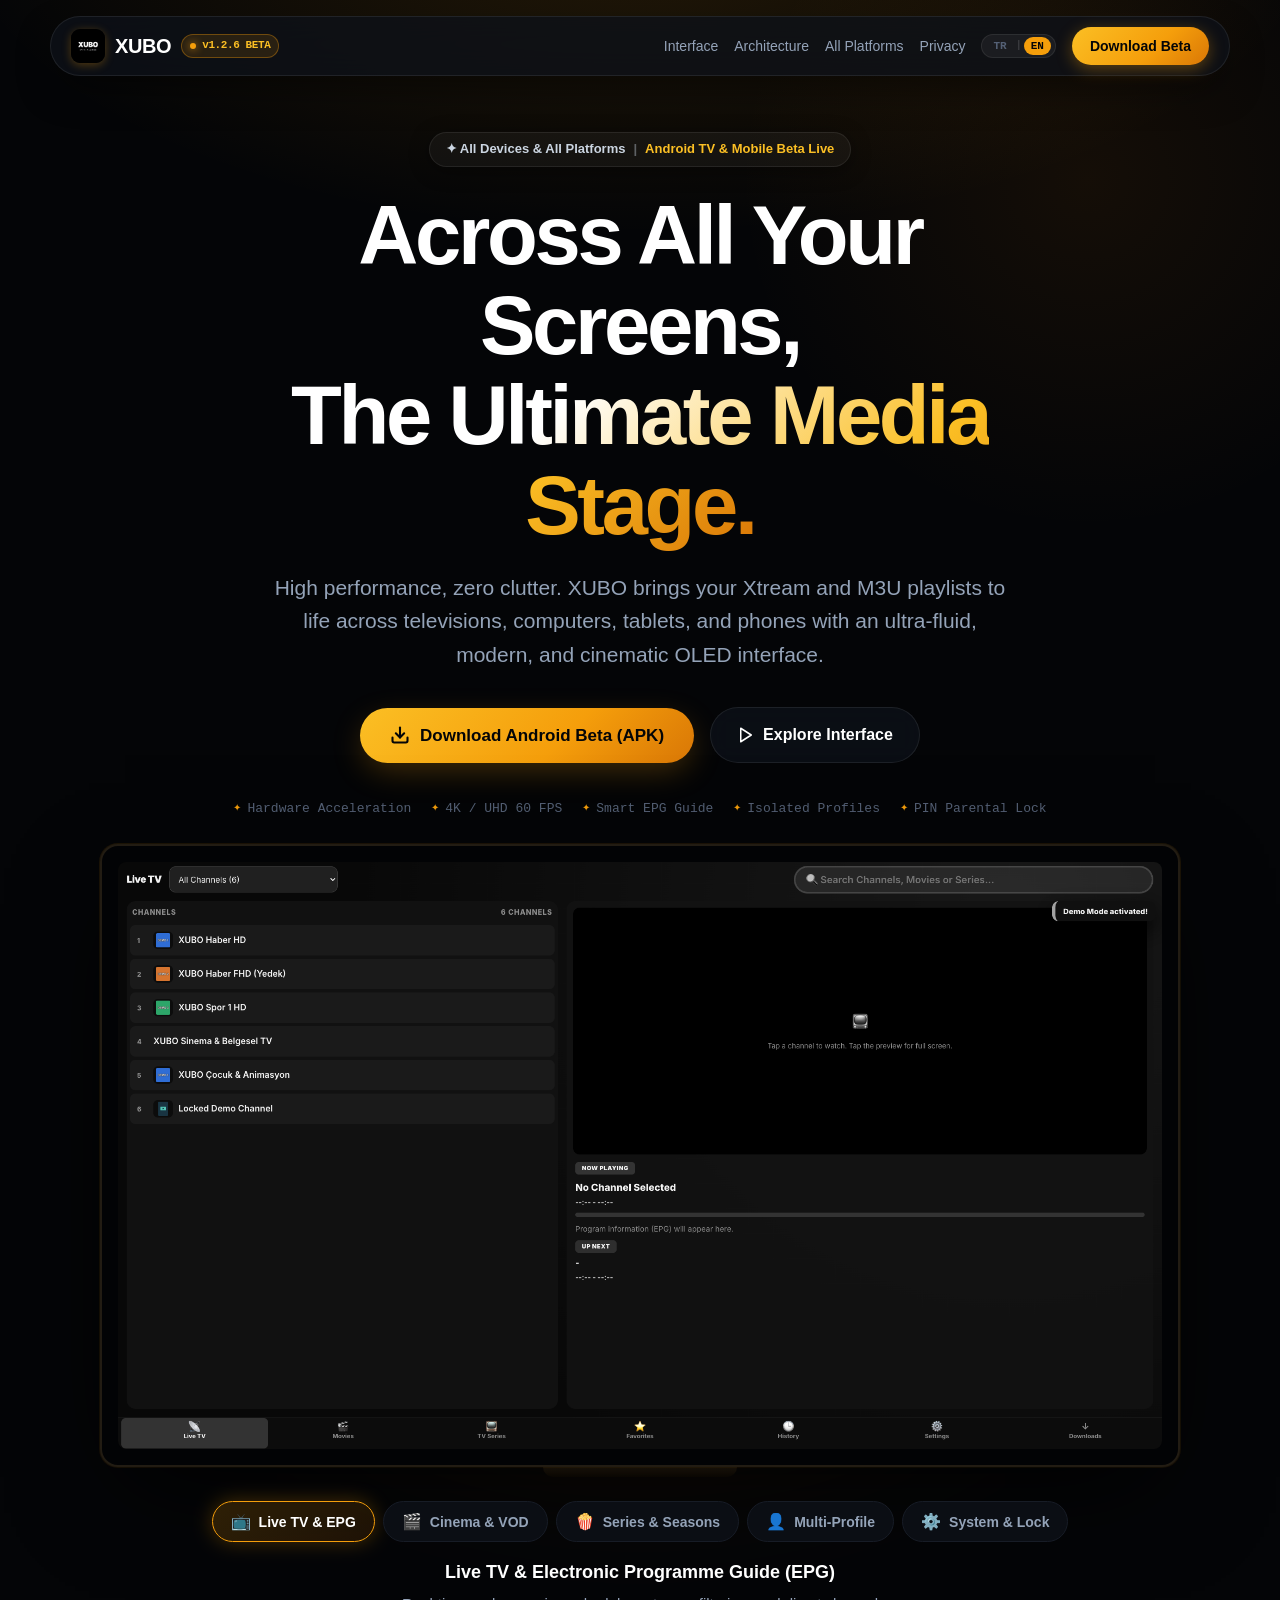
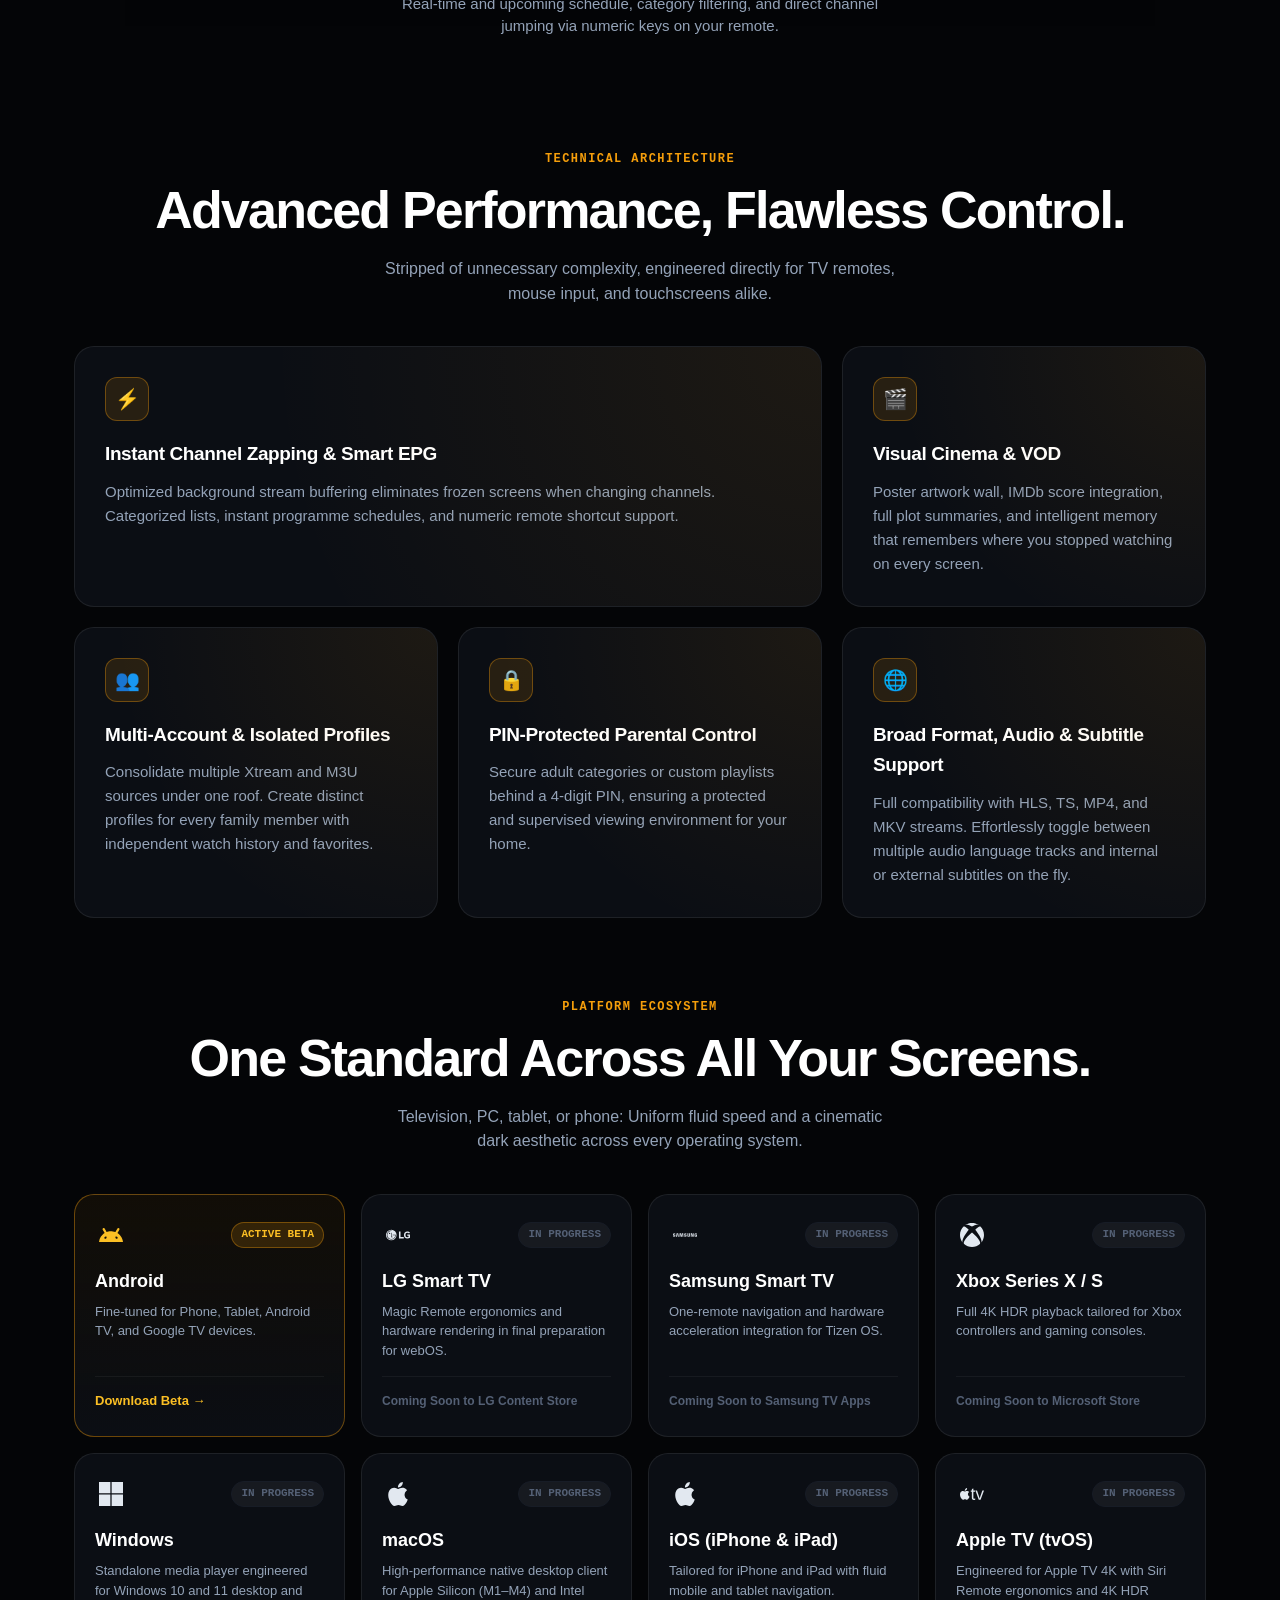
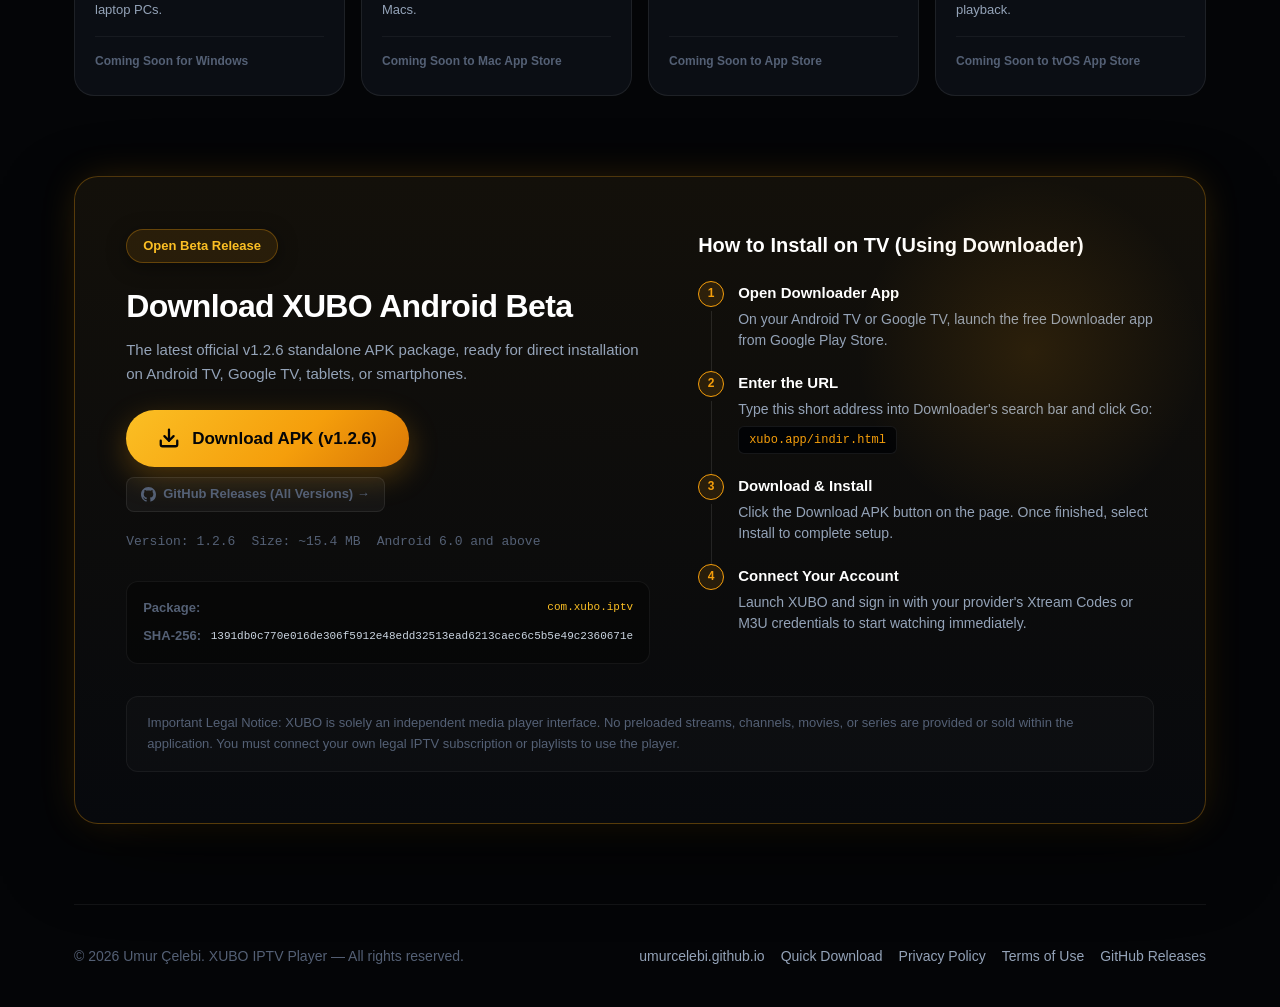
==== index.html @ f5934cf0 "Deploy official XUBO website, assets and direct downloads for xubo.app" ====
<!doctype html>
<html lang="tr">
<head>
  <meta charset="utf-8">
  <meta name="viewport" content="width=device-width, initial-scale=1">
  <script>
    (function() {
      var p = new URLSearchParams(window.location.search).get('lang');
      var l = p || localStorage.getItem('xubo_site_lang');
      if (!l) {
        var bl = (navigator.language || '').toLowerCase();
        l = bl.startsWith('tr') ? 'tr' : 'en';
      }
      if (l === 'en' || l === 'tr') {
        document.documentElement.lang = l;
      }
    })();
  </script>
  <title>XUBO — Tüm Ekranlarınız İçin Yeni Nesil IPTV Oynatıcı</title>
  <meta name="description" content="XUBO; televizyon, bilgisayar, tablet ve telefonda kendi IPTV aboneliğinizdeki canlı TV, film ve dizileri en yüksek performans ve sinematik koyu arayüzle oynatan bağımsız medya oynatıcısıdır.">
  <link rel="icon" href="favicon.png" type="image/png">
  <link rel="stylesheet" href="assets/css/xubo.css">
  <script src="assets/js/xubo.js" defer></script>
</head>
<body>

  <!-- Floating Capsule Navigation -->
  <div class="nav-wrapper">
    <header class="floating-nav">
      <a href="./" class="nav-brand" aria-label="XUBO">
        <img src="assets/img/xubo-icon.png" alt="XUBO Logo" width="34" height="34">
        <span>XUBO</span>
        <span class="pulse-indicator">
          <span class="pulse-dot" aria-hidden="true"></span>
          v1.2.6 BETA
        </span>
      </a>

      <nav class="nav-menu" aria-label="Menü">
        <a class="nav-opt" href="#ekranlar" data-i18n="nav_screens">Arayüz</a>
        <a class="nav-opt" href="#ozellikler" data-i18n="nav_architecture">Mimarisi</a>
        <a class="nav-opt" href="#ekosistem" data-i18n="nav_devices">Tüm Platformlar</a>
        <a class="nav-opt" href="privacy.html" data-i18n="nav_privacy">Gizlilik</a>

        <!-- Language Switcher -->
        <div class="lang-switcher" aria-label="Dil Seçimi">
          <button type="button" class="lang-btn is-active" data-lang="tr" aria-pressed="true">TR</button>
          <span class="lang-sep" aria-hidden="true">|</span>
          <button type="button" class="lang-btn" data-lang="en" aria-pressed="false">EN</button>
        </div>

        <a class="btn-nav-cta" href="#indir" data-i18n="nav_beta_cta">Beta İndir</a>
      </nav>
    </header>
  </div>

  <div class="wrap">
    <main id="icerik">
      <!-- 1. Theatrical Hero Stage -->
      <section class="hero-stage">
        <div class="hero-pill-badge">
          <span data-i18n="hero_badge">✦ Tüm Cihazlar & Tüm Platformlar</span>
          <span style="opacity: 0.4;">|</span>
          <span class="tag-highlight" data-i18n="hero_badge_sub">Android TV & Mobil Beta Yayında</span>
        </div>

        <h1>
          <span data-i18n="hero_h1_lead">Tüm Ekranlarınızda</span><br>
          <span class="gradient-text" data-i18n="hero_h1_grad">Kusursuz Medya Sahnesi.</span>
        </h1>

        <p class="hero-lead" data-i18n="hero_lead">
          Yüksek performans, sıfır karmaşa. XUBO; televizyondan bilgisayara, tabletten telefona tüm cihazlarınızda Xtream ve M3U oynatma listelerinizi ultra akıcı, modern ve sinematik bir OLED arayüzüyle buluşturan yeni nesil medya oynatıcısıdır.
        </p>

        <div class="hero-buttons">
          <a class="btn-glow-primary" href="#indir">
            <svg width="20" height="20" viewBox="0 0 24 24" fill="none" stroke="currentColor" stroke-width="2.5" stroke-linecap="round" stroke-linejoin="round" aria-hidden="true"><path d="M21 15v4a2 2 0 0 1-2 2H5a2 2 0 0 1-2-2v-4"></path><polyline points="7 10 12 15 17 10"></polyline><line x1="12" y1="15" x2="12" y2="3"></line></svg>
            <span data-i18n="hero_btn_dl">Android Beta Sürümünü İndir (APK)</span>
          </a>
          <a class="btn-glass-secondary" href="#ekranlar">
            <svg width="18" height="18" viewBox="0 0 24 24" fill="none" stroke="currentColor" stroke-width="2" stroke-linecap="round" stroke-linejoin="round" aria-hidden="true"><polygon points="5 3 19 12 5 21 5 3"></polygon></svg>
            <span data-i18n="hero_btn_explore">Arayüzü İncele</span>
          </a>
        </div>

        <div class="specs-ticker">
          <span data-i18n="spec_hw">Donanım Hızlandırma</span>
          <span data-i18n="spec_4k">4K / UHD 60 FPS</span>
          <span data-i18n="spec_epg">Akıllı EPG Rehberi</span>
          <span data-i18n="spec_multi">Çoklu Profil</span>
          <span data-i18n="spec_pin">PIN Ebeveyn Kilidi</span>
        </div>

        <!-- 2. Cinematic OLED Showcase -->
        <div class="showcase-stage" id="ekranlar">
          <div class="ambient-glow" aria-hidden="true"></div>

          <div class="oled-tv">
            <div class="tv-display">
              <img class="is-visible" data-screen="live" src="assets/img/screen-live.png" alt="XUBO Canlı TV ve EPG Program Rehberi" width="1920" height="1080">
              <img data-screen="vod" src="assets/img/screen-vod.png" alt="XUBO 4K VOD Sinema ve Film Kütüphanesi" width="1920" height="1080" loading="lazy">
              <img data-screen="series" src="assets/img/screen-series.png" alt="XUBO Dizi ve Sezon Takip Arayüzü" width="1920" height="1080" loading="lazy">
              <img data-screen="login" src="assets/img/screen-login.png" alt="XUBO Giriş ve Çoklu Profil Yönetimi" width="1920" height="1080" loading="lazy">
              <img data-screen="settings" src="assets/img/screen-settings.png" alt="XUBO Sistem Ayarları ve Ebeveyn Kilidi" width="1920" height="1080" loading="lazy">
            </div>
          </div>
          <div class="tv-pedestal" aria-hidden="true"></div>

          <!-- Dynamic Dock Switcher -->
          <div class="showcase-dock">
            <div class="dock-tabs" role="tablist" aria-label="Uygulama Ekranları">
              <button type="button" class="dock-btn is-active" role="tab" aria-selected="true" data-target="live">
                <span class="dock-icon">📺</span> <span data-i18n="tab_live">Canlı TV & EPG</span>
              </button>
              <button type="button" class="dock-btn" role="tab" aria-selected="false" data-target="vod">
                <span class="dock-icon">🎬</span> <span data-i18n="tab_vod">Sinema & VOD</span>
              </button>
              <button type="button" class="dock-btn" role="tab" aria-selected="false" data-target="series">
                <span class="dock-icon">🍿</span> <span data-i18n="tab_series">Dizi & Sezon</span>
              </button>
              <button type="button" class="dock-btn" role="tab" aria-selected="false" data-target="login">
                <span class="dock-icon">👤</span> <span data-i18n="tab_login">Çoklu Profil</span>
              </button>
              <button type="button" class="dock-btn" role="tab" aria-selected="false" data-target="settings">
                <span class="dock-icon">⚙️</span> <span data-i18n="tab_settings">Sistem & Kilit</span>
              </button>
            </div>

            <div class="dock-info" aria-live="polite">
              <h3 data-dock-title>Canlı TV ve Elektronik Program Rehberi (EPG)</h3>
              <p data-dock-desc>Anlık ve sıradaki yayın bilgisi, kategori bazlı filtreleme ve kumandadan doğrudan sayı ile kanal seçimi.</p>
            </div>
          </div>
        </div>
      </section>

      <!-- 3. Bento Grid Features Architecture -->
      <section id="ozellikler" aria-labelledby="h-ozellikler">
        <div class="section-header">
          <div class="section-eyebrow" data-i18n="bento_eyebrow">TEKNİK MİMARİ</div>
          <h2 class="section-heading" id="h-ozellikler" data-i18n="bento_h2">Gelişmiş Performans, Kusursuz Kontrol.</h2>
          <p class="section-desc" data-i18n="bento_desc">Gereksiz karmaşadan arındırılmış, televizyon kumandasından mobil dokunmatiğe kadar her cihaza özel ergonomi.</p>
        </div>

        <div class="bento-grid">
          <!-- Card 1: Wide 2 cols -->
          <div class="bento-card col-span-2">
            <div class="bento-icon-box" aria-hidden="true">⚡</div>
            <h3 data-i18n="bento_1_title">Anlık Kanal Değişimi ve Akıllı EPG</h3>
            <p data-i18n="bento_1_desc">Arka planda optimize edilen akış tamponlaması sayesinde kanal değiştirirken ekran donmaz. Kategorize edilmiş liste, anlık yayın akışı, program detayları ve sayı tuşlarıyla doğrudan kanal atlama desteği sunar.</p>
          </div>

          <!-- Card 2 -->
          <div class="bento-card">
            <div class="bento-icon-box" aria-hidden="true">🎬</div>
            <h3 data-i18n="bento_2_title">Görsel Sinema & VOD</h3>
            <p data-i18n="bento_2_desc">Film ve diziler için poster afiş duvarı, IMDb puanları, özet bilgileri ve kaldığınız saniyeyi her profilde bağımsız hatırlayan akıllı oynatıcı hafızası.</p>
          </div>

          <!-- Card 3 -->
          <div class="bento-card">
            <div class="bento-icon-box" aria-hidden="true">👥</div>
            <h3 data-i18n="bento_3_title">Çoklu Hesap ve Bağımsız Profiller</h3>
            <p data-i18n="bento_3_desc">Xtream ve M3U hesaplarınızı tek çatıda toplayın. Evdeki her aile üyesi için ayrı profil oluşturup favorileri ve geçmişi birbirinden ayırın.</p>
          </div>

          <!-- Card 4 -->
          <div class="bento-card">
            <div class="bento-icon-box" aria-hidden="true">🔒</div>
            <h3 data-i18n="bento_4_title">PIN Korumalı Ebeveyn Kilidi</h3>
            <p data-i18n="bento_4_desc">Yetişkin kategorileri ya da özel listeleri 4 haneli güvenli PIN şifresiyle kilitleyin; aileniz için her zaman güvenli ve denetimli bir izleme ortamı sağlayın.</p>
          </div>

          <!-- Card 5 -->
          <div class="bento-card">
            <div class="bento-icon-box" aria-hidden="true">🌐</div>
            <h3 data-i18n="bento_5_title">Geniş Format ve Ses/Altyazı Desteği</h3>
            <p data-i18n="bento_5_desc">HLS, TS, MP4 ve MKV kapsayıcıları ile tam uyum. Yayın anında çoklu ses dilleri ve harici altyazılar arasında tek dokunuşla geçiş yapabilme imkanı.</p>
          </div>
        </div>
      </section>

      <!-- 4. Ecosystem & Platform Matrix (8 Platforms) -->
      <section id="ekosistem" aria-labelledby="h-ekosistem">
        <div class="section-header">
          <div class="section-eyebrow" data-i18n="eco_eyebrow">PLATFORM EKOSİSTEMİ</div>
          <h2 class="section-heading" id="h-ekosistem" data-i18n="eco_h2">Tüm Ekranlarınızda Tek Standart.</h2>
          <p class="section-desc" data-i18n="eco_desc">Televizyon, bilgisayar, tablet ve telefon: Farklı işletim sistemlerinde aynı tutarlı hız ve sinematik koyu arayüz.</p>
        </div>

        <div class="ecosystem-grid">
          <!-- 1. Android (Active Beta) -->
          <div class="eco-card eco-active">
            <div>
              <div class="eco-head">
                <span class="eco-icon" aria-label="Android"><svg viewBox="0 0 24 24" fill="currentColor" aria-hidden="true"><path d="M18.4395 5.5586c-.675 1.1664-1.352 2.3318-2.0274 3.498-.0366-.0155-.0742-.0286-.1113-.043-1.8249-.6957-3.484-.8-4.42-.787-1.8551.0185-3.3544.4643-4.2597.8203-.084-.1494-1.7526-3.021-2.0215-3.4864a1.1451 1.1451 0 0 0-.1406-.1914c-.3312-.364-.9054-.4859-1.379-.203-.475.282-.7136.9361-.3886 1.5019 1.9466 3.3696-.0966-.2158 1.9473 3.3593.0172.031-.4946.2642-1.3926 1.0177C2.8987 12.176.452 14.772 0 18.9902h24c-.119-1.1108-.3686-2.099-.7461-3.0683-.7438-1.9118-1.8435-3.2928-2.7402-4.1836a12.1048 12.1048 0 0 0-2.1309-1.6875c.6594-1.122 1.312-2.2559 1.9649-3.3848.2077-.3615.1886-.7956-.0079-1.1191a1.1001 1.1001 0 0 0-.8515-.5332c-.5225-.0536-.9392.3128-1.0488.5449zm-.0391 8.461c.3944.5926.324 1.3306-.1563 1.6503-.4799.3197-1.188.0985-1.582-.4941-.3944-.5927-.324-1.3307.1563-1.6504.4727-.315 1.1812-.1086 1.582.4941zM7.207 13.5273c.4803.3197.5506 1.0577.1563 1.6504-.394.5926-1.1038.8138-1.584.4941-.48-.3197-.5503-1.0577-.1563-1.6504.4008-.6021 1.1087-.8106 1.584-.4941z"/></svg></span>
                <span class="eco-pill pill-live" data-i18n="eco_android_badge">Aktif Beta</span>
              </div>
              <h3 data-i18n="eco_android_title">Android</h3>
              <p class="eco-desc" data-i18n="eco_android_desc">Telefon, Tablet, Android TV ve Google TV cihazları için optimize edildi.</p>
            </div>
            <div class="eco-footer">
              <a href="#indir" data-i18n="eco_android_cta">
                Beta Sürümünü İndir →
              </a>
            </div>
          </div>

          <!-- 2. LG webOS -->
          <div class="eco-card">
            <div>
              <div class="eco-head">
                <span class="eco-icon" aria-label="LG Smart TV"><svg viewBox="0 0 24 24" fill="currentColor" aria-hidden="true"><path d="M14.522 14.078h3.27v1.33h-4.847v-6.83h1.577v5.5zm6.74-1.274h1.284v1.195c-.236.09-.698.18-1.137.18-1.42 0-1.893-.721-1.893-2.186 0-1.398.45-2.221 1.869-2.221.791 0 1.24.248 1.612.722l.982-.903c-.6-.855-1.646-1.114-2.629-1.114-2.208 0-3.368 1.205-3.368 3.504 0 2.288 1.047 3.528 3.358 3.528 1.06 0 2.096-.27 2.66-.665V11.53h-2.739v1.274zM5.291 6.709a5.29 5.29 0 1 1 0 10.582 5.291 5.291 0 1 1 0-10.582m3.16 8.457a4.445 4.445 0 0 0 1.31-3.161v-.242l-.22.001H6.596v.494h2.662l-.001.015a3.985 3.985 0 0 1-3.965 3.708 3.95 3.95 0 0 1-2.811-1.165 3.952 3.952 0 0 1-1.164-2.811c0-1.061.414-2.059 1.164-2.81a3.951 3.951 0 0 1 2.81-1.164l.252.003v-.495l-.251-.003a4.475 4.475 0 0 0-4.47 4.469c0 1.194.465 2.316 1.309 3.161a4.444 4.444 0 0 0 3.16 1.31 4.444 4.444 0 0 0 3.162-1.31m-2.91-1.297V9.644H5.04v4.72h1.556v-.495H5.543zm-1.265-3.552a.676.676 0 1 0-.675.674.676.676 0 0 0 .675-.674"/></svg></span>
                <span class="eco-pill pill-soon" data-i18n="eco_lg_badge">Hazırlanıyor</span>
              </div>
              <h3 data-i18n="eco_lg_title">LG Smart TV</h3>
              <p class="eco-desc" data-i18n="eco_lg_desc">webOS platformu için Magic Remote kumanda optimizasyonları tamamlanıyor.</p>
            </div>
            <div class="eco-footer">
              <span class="soon-label" data-i18n="eco_lg_status">Yakında LG Content Store'da</span>
            </div>
          </div>

          <!-- 3. Samsung Tizen OS -->
          <div class="eco-card">
            <div>
              <div class="eco-head">
                <span class="eco-icon" aria-label="Samsung Smart TV"><svg viewBox="0 0 24 24" fill="currentColor" aria-hidden="true"><path d="M19.8166 10.2808l.0459 2.6934h-.023l-.7793-2.6934h-1.2837v3.3925h.8481l-.0458-2.785h.023l.8366 2.785h1.2264v-3.3925zm-16.149 0l-.6418 3.427h.9284l.4699-3.1175h.0229l.4585 3.1174h.9169l-.6304-3.4269zm5.1805 0l-.424 2.6132h-.023l-.424-2.6132H6.5788l-.0688 3.427h.8596l.023-3.0832h.0114l.573 3.0831h.8711l.5731-3.083h.023l.0228 3.083h.8596l-.0802-3.4269zm-7.2664 2.4527c.0343.0802.0229.1949.0114.2522-.0229.1146-.1031.2292-.3324.2292-.2177 0-.3438-.126-.3438-.3095v-.3323H0v.2636c0 .7679.6074.9971 1.2493.9971.6189 0 1.1346-.2178 1.2149-.7794.0458-.298.0114-.4928 0-.5616-.1605-.722-1.467-.9283-1.5588-1.3295-.0114-.0688-.0114-.1375 0-.1834.023-.1146.1032-.2292.3095-.2292.2063 0 .321.126.321.3095v.2063h.8595v-.2407c0-.745-.6762-.8596-1.1576-.8596-.6074 0-1.1117.2063-1.2034.7564-.023.149-.0344.2866.0114.4585.1376.7106 1.364.9169 1.5358 1.3524m11.152 0c.0343.0803.0228.1834.0114.2522-.023.1146-.1032.2292-.3324.2292-.2178 0-.3438-.126-.3438-.3095v-.3323h-.917v.2636c0 .7564.596.9857 1.2379.9857.6189 0 1.1232-.2063 1.2034-.7794.0459-.298.0115-.4814 0-.5616-.1375-.7106-1.4327-.9284-1.5243-1.318-.0115-.0688-.0115-.1376 0-.1835.0229-.1146.1031-.2292.3094-.2292.1948 0 .321.126.321.3095v.2063h.848v-.2407c0-.745-.6647-.8596-1.146-.8596-.6075 0-1.1004.1948-1.192.7564-.023.149-.023.2866.0114.4585.1376.7106 1.341.9054 1.513 1.3524m2.8882.4585c.2407 0 .3094-.1605.3323-.2522.0115-.0343.0115-.0917.0115-.126v-2.533h.871v2.4642c0 .0688 0 .1948-.0114.2292-.0573.6419-.5616.8482-1.192.8482-.6303 0-1.1346-.2063-1.192-.8482 0-.0344-.0114-.1604-.0114-.2292v-2.4642h.871v2.533c0 .0458 0 .0916.0115.126 0 .0917.0688.2522.3095.2522m7.1518-.0344c.2522 0 .3324-.1605.3553-.2522.0115-.0343.0115-.0917.0115-.126v-.4929h-.3553v-.5043H24v.917c0 .0687 0 .1145-.0115.2292-.0573.6303-.596.8481-1.2034.8481-.6075 0-1.1461-.2178-1.2034-.8481-.0115-.1147-.0115-.1605-.0115-.2293v-1.444c0-.0574.0115-.172.0115-.2293.0802-.6419.596-.8482 1.2034-.8482s1.1347.2063 1.2034.8482c.0115.1031.0115.2292.0115.2292v.1146h-.8596v-.1948s0-.0803-.0115-.1261c-.0114-.0802-.0802-.2521-.3438-.2521-.2521 0-.321.1604-.3438.2521-.0115.0458-.0115.1032-.0115.1605v1.5702c0 .0458 0 .0916.0115.126 0 .0917.0917.2522.3323.2522"/></svg></span>
                <span class="eco-pill pill-soon" data-i18n="eco_samsung_badge">Hazırlanıyor</span>
              </div>
              <h3 data-i18n="eco_samsung_title">Samsung Smart TV</h3>
              <p class="eco-desc" data-i18n="eco_samsung_desc">Tizen OS için tek kumanda ergonomisi ve donanım hızlandırma entegrasyonu.</p>
            </div>
            <div class="eco-footer">
              <span class="soon-label" data-i18n="eco_samsung_status">Yakında Samsung Smart TV Mağazası'nda</span>
            </div>
          </div>

          <!-- 4. Xbox Series X / S -->
          <div class="eco-card">
            <div>
              <div class="eco-head">
                <span class="eco-icon" aria-label="Xbox"><svg viewBox="0 0 24 24" fill="currentColor" aria-hidden="true"><path d="M4.102 21.033C6.211 22.881 8.977 24 12 24c3.026 0 5.789-1.119 7.902-2.967 1.877-1.912-4.316-8.709-7.902-11.417-3.582 2.708-9.779 9.505-7.898 11.417zm11.16-14.406c2.5 2.961 7.484 10.313 6.076 12.912C23.002 17.48 24 14.861 24 12.004c0-3.34-1.365-6.362-3.57-8.536 0 0-.027-.022-.082-.042-.063-.022-.152-.045-.281-.045-.592 0-1.985.434-4.805 3.246zM3.654 3.426c-.057.02-.082.041-.086.042C1.365 5.642 0 8.664 0 12.004c0 2.854.998 5.473 2.661 7.533-1.401-2.605 3.579-9.951 6.08-12.91-2.82-2.813-4.216-3.245-4.806-3.245-.131 0-.223.021-.281.046v-.002zM12 3.551S9.055 1.828 6.755 1.746c-.903-.033-1.454.295-1.521.339C7.379.646 9.659 0 11.984 0H12c2.334 0 4.605.646 6.766 2.085-.068-.046-.615-.372-1.52-.339C14.946 1.828 12 3.545 12 3.545v.006z"/></svg></span>
                <span class="eco-pill pill-soon" data-i18n="eco_xbox_badge">Hazırlanıyor</span>
              </div>
              <h3 data-i18n="eco_xbox_title">Xbox Series X / S</h3>
              <p class="eco-desc" data-i18n="eco_xbox_desc">Xbox oyun kumandası ile tam uyumlu 4K HDR oynatma deneyimi.</p>
            </div>
            <div class="eco-footer">
              <span class="soon-label" data-i18n="eco_xbox_status">Yakında Microsoft Store'da</span>
            </div>
          </div>

          <!-- 5. Windows -->
          <div class="eco-card">
            <div>
              <div class="eco-head">
                <span class="eco-icon" aria-label="Windows"><svg viewBox="0 0 24 24" fill="currentColor" aria-hidden="true"><path d="M0 0h11.377v11.372H0zm12.623 0H24v11.372H12.623zM0 12.623h11.377V24H0zm12.623 0H24V24H12.623z"/></svg></span>
                <span class="eco-pill pill-soon" data-i18n="eco_windows_badge">Hazırlanıyor</span>
              </div>
              <h3 data-i18n="eco_windows_title">Windows</h3>
              <p class="eco-desc" data-i18n="eco_windows_desc">Windows 10 ve 11 masaüstü ve dizüstü bilgisayarlar için bağımsız oynatıcı uygulaması.</p>
            </div>
            <div class="eco-footer">
              <span class="soon-label" data-i18n="eco_windows_status">Yakında Windows İçin Yayında</span>
            </div>
          </div>

          <!-- 6. macOS -->
          <div class="eco-card">
            <div>
              <div class="eco-head">
                <span class="eco-icon" aria-label="Apple macOS"><svg viewBox="0 0 24 24" fill="currentColor" aria-hidden="true"><path d="M12.152 6.896c-.948 0-2.415-1.078-3.96-1.04-2.04.027-3.91 1.183-4.961 3.014-2.117 3.675-.546 9.103 1.519 12.09 1.013 1.454 2.208 3.09 3.792 3.039 1.52-.065 2.09-.987 3.935-.987 1.831 0 2.35.987 3.96.948 1.637-.026 2.676-1.48 3.676-2.948 1.156-1.688 1.636-3.325 1.662-3.415-.039-.013-3.182-1.221-3.22-4.857-.026-3.04 2.48-4.494 2.597-4.559-1.429-2.09-3.623-2.324-4.39-2.376-2-.156-3.675 1.09-4.61 1.09zM15.53 3.83c.843-1.012 1.4-2.427 1.245-3.83-1.207.052-2.662.805-3.532 1.818-.78.896-1.454 2.338-1.273 3.714 1.338.104 2.715-.688 3.559-1.701"/></svg></span>
                <span class="eco-pill pill-soon" data-i18n="eco_macos_badge">Hazırlanıyor</span>
              </div>
              <h3 data-i18n="eco_macos_title">macOS</h3>
              <p class="eco-desc" data-i18n="eco_macos_desc">Apple Silicon (M1/M2/M3/M4) ve Intel Mac cihazları için yüksek performanslı masaüstü arayüzü.</p>
            </div>
            <div class="eco-footer">
              <span class="soon-label" data-i18n="eco_macos_status">Yakında Mac App Store'da</span>
            </div>
          </div>

          <!-- 7. iOS (iPhone & iPad) -->
          <div class="eco-card">
            <div>
              <div class="eco-head">
                <span class="eco-icon" aria-label="Apple iOS"><svg viewBox="0 0 24 24" fill="currentColor" aria-hidden="true"><path d="M12.152 6.896c-.948 0-2.415-1.078-3.96-1.04-2.04.027-3.91 1.183-4.961 3.014-2.117 3.675-.546 9.103 1.519 12.09 1.013 1.454 2.208 3.09 3.792 3.039 1.52-.065 2.09-.987 3.935-.987 1.831 0 2.35.987 3.96.948 1.637-.026 2.676-1.48 3.676-2.948 1.156-1.688 1.636-3.325 1.662-3.415-.039-.013-3.182-1.221-3.22-4.857-.026-3.04 2.48-4.494 2.597-4.559-1.429-2.09-3.623-2.324-4.39-2.376-2-.156-3.675 1.09-4.61 1.09zM15.53 3.83c.843-1.012 1.4-2.427 1.245-3.83-1.207.052-2.662.805-3.532 1.818-.78.896-1.454 2.338-1.273 3.714 1.338.104 2.715-.688 3.559-1.701"/></svg></span>
                <span class="eco-pill pill-soon" data-i18n="eco_ios_badge">Hazırlanıyor</span>
              </div>
              <h3 data-i18n="eco_ios_title">iOS (iPhone & iPad)</h3>
              <p class="eco-desc" data-i18n="eco_ios_desc">iPhone ve iPad ekranları için optimize edilmiş, akıcı mobil ve tablet deneyimi.</p>
            </div>
            <div class="eco-footer">
              <span class="soon-label" data-i18n="eco_ios_status">Yakında App Store'da</span>
            </div>
          </div>

          <!-- 8. Apple TV (tvOS) -->
          <div class="eco-card">
            <div>
              <div class="eco-head">
                <span class="eco-icon" aria-label="Apple TV"><svg viewBox="0 0 24 24" fill="currentColor" aria-hidden="true"><path d="M20.57 17.735h-1.815l-3.34-9.203h1.633l2.02 5.987c.075.231.273.9.586 2.012l.297-.997.33-1.006 2.094-6.004H24zm-5.344-.066a5.76 5.76 0 0 1-1.55.207c-1.23 0-1.84-.693-1.84-2.087V9.646h-1.063V8.532h1.121V7.081l1.476-.602v2.062h1.707v1.113H13.38v5.805c0 .446.074.75.214.932.14.182.396.264.75.264.207 0 .495-.041.883-.115zm-7.29-5.343c.017 1.764 1.55 2.358 1.567 2.366-.017.042-.248.842-.808 1.658-.487.71-.99 1.418-1.79 1.435-.783.016-1.03-.462-1.93-.462-.89 0-1.17.445-1.913.478-.758.025-1.344-.775-1.838-1.484-.998-1.451-1.765-4.098-.734-5.88.51-.89 1.426-1.451 2.416-1.46.75-.016 1.468.512 1.93.512.461 0 1.327-.627 2.234-.536.38.016 1.452.157 2.136 1.154-.058.033-1.278.743-1.27 2.219M6.468 7.988c.404-.495.685-1.18.61-1.864-.585.025-1.294.388-1.723.883-.38.437-.71 1.138-.619 1.806.652.05 1.328-.338 1.732-.825Z"/></svg></span>
                <span class="eco-pill pill-soon" data-i18n="eco_appletv_badge">Hazırlanıyor</span>
              </div>
              <h3 data-i18n="eco_appletv_title">Apple TV (tvOS)</h3>
              <p class="eco-desc" data-i18n="eco_appletv_desc">tvOS ve Apple TV 4K için Siri Remote kumanda uyumu ve 4K HDR yayın deneyimi.</p>
            </div>
            <div class="eco-footer">
              <span class="soon-label" data-i18n="eco_appletv_status">Yakında tvOS App Store'da</span>
            </div>
          </div>
        </div>
      </section>

      <!-- 5. Monolith Download Hub -->
      <section id="indir" aria-labelledby="h-indir">
        <div class="download-hub">
          <div class="hub-layout">
            <!-- Left: Download Hero & Verification -->
            <div class="hub-hero">
              <div class="hero-pill-badge" style="background: rgba(245, 158, 11, 0.1); border-color: rgba(245, 158, 11, 0.3); color: var(--amber-bright);" data-i18n="hub_badge">
                Açık Beta Dağıtımı
              </div>
              <h3 id="h-indir" data-i18n="hub_h3">XUBO Android Beta'yı İndirin</h3>
              <p data-i18n="hub_lead">
                Android TV, Google TV, tablet veya akıllı telefonunuza doğrudan kurabileceğiniz en güncel v1.2.6 resmi APK paketidir.
              </p>

              <a class="btn-download-hero" href="downloads/xubo-iptv.apk" download="xubo-iptv.apk">
                <svg width="22" height="22" viewBox="0 0 24 24" fill="none" stroke="currentColor" stroke-width="2.5" stroke-linecap="round" stroke-linejoin="round" aria-hidden="true"><path d="M21 15v4a2 2 0 0 1-2 2H5a2 2 0 0 1-2-2v-4"></path><polyline points="7 10 12 15 17 10"></polyline><line x1="12" y1="15" x2="12" y2="3"></line></svg>
                <span data-i18n="hub_btn">APK'yı İndir (v1.2.6)</span>
              </a>

              <div style="margin-top: 10px;">
                <a href="https://github.com/umurcelebi/xubo/releases" target="_blank" rel="noopener" style="display: inline-flex; align-items: center; gap: 7px; color: var(--text-dim); font-size: 13px; font-weight: 600; text-decoration: none; padding: 6px 14px; border-radius: 8px; background: rgba(255, 255, 255, 0.04); border: 1px solid rgba(255, 255, 255, 0.08); transition: all 0.2s ease;">
                  <svg width="15" height="15" viewBox="0 0 24 24" fill="currentColor" aria-hidden="true"><path d="M12 0C5.37 0 0 5.37 0 12c0 5.31 3.435 9.795 8.205 11.385.6.105.825-.255.825-.57 0-.285-.015-1.23-.015-2.235-3.015.555-3.795-.735-4.035-1.41-.135-.345-.72-1.41-1.23-1.695-.42-.225-1.02-.78-.015-.795.945-.015 1.62.87 1.845 1.23 1.08 1.815 2.805 1.305 3.495.99.105-.78.42-1.305.765-1.605-2.67-.3-5.46-1.335-5.46-5.925 0-1.305.465-2.385 1.23-3.225-.12-.3-.54-1.53.12-3.18 0 0 1.005-.315 3.3 1.23.96-.27 1.98-.405 3-.405s2.04.135 3 .405c2.295-1.56 3.3-1.23 3.3-1.23.66 1.65.24 2.88.12 3.18.765.84 1.23 1.905 1.23 3.225 0 4.605-2.805 5.625-5.475 5.925.435.375.81 1.095.81 2.22 0 1.605-.015 2.895-.015 3.3 0 .315.225.69.825.57A12.02 12.02 0 0024 12c0-6.63-5.37-12-12-12z"/></svg>
                  <span data-i18n="hub_github_releases">GitHub Releases (Tüm Sürümler) →</span>
                </a>
              </div>

              <div class="apk-specs">
                <span data-i18n="hub_spec_ver">Sürüm: 1.2.6</span>
                <span data-i18n="hub_spec_size">Boyut: ~15.4 MB</span>
                <span data-i18n="hub_spec_req">Android 6.0 ve üzeri</span>
              </div>

              <!-- Cryptographic Hash Verification -->
              <div class="security-card">
                <div class="hash-row">
                  <span style="color: var(--text-dim); font-weight: 600;" data-i18n="hub_pkg">Paket:</span>
                  <code style="color: var(--amber-bright);">com.xubo.iptv</code>
                </div>
                <div class="hash-row" style="margin-top: 8px;">
                  <span style="color: var(--text-dim); font-weight: 600;" data-i18n="hub_hash">SHA-256:</span>
                  <code>1391db0c770e016de306f5912e48edd32513ead6213caec6c5b5e49c2360671e</code>
                </div>
              </div>
            </div>

            <!-- Right: Fast TV Installation Timeline -->
            <div>
              <h4 style="font-size: 20px; font-weight: 750; color: var(--text-primary); margin: 0 0 20px;" data-i18n="hub_guide_title">
                Televizyona Kurulum (Downloader ile)
              </h4>

              <ol class="timeline-guide">
                <li>
                  <h4 data-i18n="hub_step_1_title">Downloader Uygulamasını Açın</h4>
                  <p data-i18n="hub_step_1_desc">Android TV veya Google TV cihazınızda Google Play Store'dan ücretsiz Downloader uygulamasını açın.</p>
                </li>
                <li>
                  <h4 data-i18n="hub_step_2_title">Adresi Yazın</h4>
                  <p><span data-i18n="hub_step_2_desc">Downloader arama çubuğuna şu kısa adresi girip kumandadan Go butonuna basın:</span><br>
                    <span class="fast-url">xubo.app/indir.html</span>
                  </p>
                </li>
                <li>
                  <h4 data-i18n="hub_step_3_title">İndirin ve Yükleyin</h4>
                  <p data-i18n="hub_step_3_desc">Açılan sayfada APK'yı İndir seçeneğine tıklayın. İndirme bittiğinde Yükle (Install) butonuna basarak kurulumu tamamlayın.</p>
                </li>
                <li>
                  <h4 data-i18n="hub_step_4_title">Hesabınızı Ekleyin</h4>
                  <p data-i18n="hub_step_4_desc">Uygulamayı açıp IPTV sağlayıcınızın Xtream Codes veya M3U bağlantı bilgileriyle anında izlemeye başlayın.</p>
                </li>
              </ol>
            </div>
          </div>

          <!-- Legal Disclaimer -->
          <div class="legal-box" data-i18n="legal_text">
            Önemli Yasal Bilgilendirme: XUBO yalnızca bağımsız bir medya oynatıcı arayüzüdür. Uygulama içerisinde hazır yayın, kanal, film veya dizi bulunmaz ve satılmaz. Hizmetten yararlanmak için kendi yasal IPTV aboneliğinizi kullanmanız gerekir.
          </div>
        </div>
      </section>
    </main>

    <!-- Global Footer -->
    <footer class="global-footer">
      <div class="footer-inner">
        <div data-i18n="footer_copy">
          © 2026 Umur Çelebi. XUBO IPTV Player — Tüm hakları saklıdır.
        </div>
        <div class="footer-links">
          <a href="https://umurcelebi.github.io/" target="_blank" rel="noopener">umurcelebi.github.io</a>
          <a href="indir.html" data-i18n="footer_quick_dl">Hızlı İndirme</a>
          <a href="privacy.html" data-i18n="footer_privacy">Gizlilik Politikası</a>
          <a href="terms.html" data-i18n="footer_terms">Kullanım Koşulları</a>
          <a href="https://github.com/umurcelebi/xubo/releases" target="_blank" rel="noopener" data-i18n="footer_github">GitHub Sürümleri</a>
        </div>
      </div>
    </footer>
  </div>

</body>
</html>
---- assets/css/xubo.css ----
/* ==========================================================================
   XUBO — Next-Gen IPTV Media Player
   Bespoke Design: Dark Titanium, Cyber-OLED & Warm Amber Luminescence
   Fully Responsive & Mobile-Optimized (Zero Overflow)
   ========================================================================== */

:root {
  --bg-core: #040507;
  --bg-deep: #07090d;
  --bg-surface: #0b0e14;
  --bg-glass: rgba(14, 18, 26, 0.76);
  --bg-glass-hover: rgba(22, 28, 40, 0.88);
  --bg-card: #0f131c;

  --border-glass: rgba(255, 255, 255, 0.08);
  --border-glass-hover: rgba(245, 158, 11, 0.4);
  --border-subtle: #171c26;

  /* Brand Accent: Warm Amber & Golden Titanium */
  --amber: #f59e0b;
  --amber-bright: #fbbf24;
  --amber-light: #fef3c7;
  --amber-glow: rgba(245, 158, 11, 0.28);
  --amber-subtle: rgba(245, 158, 11, 0.12);
  --amber-border: rgba(245, 158, 11, 0.35);
  --amber-gradient: linear-gradient(135deg, #fbbf24 0%, #f59e0b 60%, #d97706 100%);

  --text-primary: #ffffff;
  --text-secondary: #cbd5e1;
  --text-muted: #94a3b8;
  --text-dim: #546075;

  --font-sans: -apple-system, BlinkMacSystemFont, "Segoe UI", Roboto, "Inter", Helvetica, Arial, sans-serif;
  --font-mono: "JetBrains Mono", ui-monospace, SFMono-Regular, Menlo, Monaco, Consolas, monospace;

  --container: 1180px;
  --radius-lg: 20px;
  --radius-md: 12px;
  --radius-pill: 999px;

  color-scheme: dark;
}

*, *::before, *::after {
  box-sizing: border-box;
}

html {
  -webkit-text-size-adjust: 100%;
  scroll-behavior: smooth;
  background-color: var(--bg-core);
  overflow-x: hidden;
}

body {
  margin: 0;
  padding: 0;
  width: 100%;
  max-width: 100%;
  font-family: var(--font-sans);
  font-size: 16px;
  line-height: 1.6;
  color: var(--text-secondary);
  background-color: var(--bg-core);
  background-image: 
    radial-gradient(ellipse 90% 60% at 50% -10%, rgba(245, 158, 11, 0.14) 0%, transparent 60%),
    radial-gradient(circle 500px at 85% 20%, rgba(217, 119, 6, 0.08) 0%, transparent 70%);
  background-attachment: fixed;
  -webkit-font-smoothing: antialiased;
  -moz-osx-font-smoothing: grayscale;
  overflow-x: hidden;
}

img {
  max-width: 100%;
  height: auto;
  display: block;
}

a {
  color: var(--amber-bright);
  text-decoration: none;
  transition: all 0.2s ease;
}

a:hover {
  color: #fde68a;
}

:focus-visible {
  outline: 2px solid var(--amber);
  outline-offset: 4px;
  border-radius: 8px;
}

.wrap {
  width: 100%;
  max-width: var(--container);
  margin: 0 auto;
  padding: 0 24px;
  box-sizing: border-box;
}

@media (max-width: 640px) {
  .wrap {
    padding: 0 16px;
  }
}

/* ==========================================================================
   Floating Glass Navigation Header
   ========================================================================== */

.nav-wrapper {
  position: sticky;
  top: 16px;
  z-index: 100;
  padding: 0 16px;
  margin-bottom: 24px;
  box-sizing: border-box;
}

.floating-nav {
  max-width: var(--container);
  margin: 0 auto;
  background: var(--bg-glass);
  backdrop-filter: blur(20px);
  -webkit-backdrop-filter: blur(20px);
  border: 1px solid var(--border-glass);
  border-radius: var(--radius-pill);
  padding: 10px 20px;
  display: flex;
  align-items: center;
  justify-content: space-between;
  box-shadow: 0 16px 40px -10px rgba(0, 0, 0, 0.6);
  box-sizing: border-box;
}

.nav-brand {
  display: flex;
  align-items: center;
  gap: 10px;
  color: var(--text-primary);
  font-weight: 800;
  font-size: 20px;
  letter-spacing: -0.02em;
  flex-shrink: 0;
}

.nav-brand img {
  width: 34px;
  height: 34px;
  border-radius: 9px;
  box-shadow: 0 2px 10px rgba(245, 158, 11, 0.3);
}

.nav-brand .pulse-indicator {
  display: inline-flex;
  align-items: center;
  gap: 6px;
  font-size: 11px;
  font-family: var(--font-mono);
  font-weight: 700;
  color: var(--amber-bright);
  background: var(--amber-subtle);
  border: 1px solid var(--amber-border);
  padding: 2px 8px;
  border-radius: var(--radius-pill);
}

.pulse-dot {
  width: 6px;
  height: 6px;
  border-radius: 50%;
  background: var(--amber);
  box-shadow: 0 0 8px var(--amber);
  animation: pulseAnim 2s infinite ease-in-out;
}

@keyframes pulseAnim {
  0%, 100% { opacity: 1; transform: scale(1); }
  50% { opacity: 0.4; transform: scale(0.85); }
}

.nav-menu {
  display: flex;
  align-items: center;
  gap: 16px;
  font-size: 14px;
  font-weight: 500;
}

.nav-menu a {
  color: var(--text-muted);
}

.nav-menu a:hover {
  color: var(--text-primary);
}

/* Language Switcher */
.lang-switcher {
  display: inline-flex;
  align-items: center;
  background: rgba(255, 255, 255, 0.05);
  border: 1px solid var(--border-glass);
  border-radius: var(--radius-pill);
  padding: 2px 4px;
  gap: 2px;
  font-size: 11px;
  font-family: var(--font-mono);
  font-weight: 700;
  flex-shrink: 0;
}

.lang-btn {
  background: none;
  border: none;
  color: var(--text-dim);
  padding: 3px 7px;
  border-radius: var(--radius-pill);
  cursor: pointer;
  transition: all 0.2s ease;
  font-family: inherit;
  font-size: inherit;
  font-weight: inherit;
}

.lang-btn:hover {
  color: var(--text-primary);
}

.lang-btn.is-active {
  background: var(--amber);
  color: #040507;
}

.lang-sep {
  color: rgba(255, 255, 255, 0.15);
  font-size: 10px;
}

.btn-nav-cta {
  background: var(--amber-gradient);
  color: #040507 !important;
  font-weight: 750;
  padding: 8px 18px;
  border-radius: var(--radius-pill);
  box-shadow: 0 4px 16px rgba(245, 158, 11, 0.35);
  transition: transform 0.2s ease, box-shadow 0.2s ease;
  white-space: nowrap;
  flex-shrink: 0;
}

.btn-nav-cta:hover {
  transform: translateY(-1px);
  box-shadow: 0 6px 22px rgba(245, 158, 11, 0.5);
}

@media (max-width: 820px) {
  .nav-menu a.nav-opt {
    display: none;
  }
}

@media (max-width: 480px) {
  .nav-wrapper {
    top: 10px;
    padding: 0 8px;
  }
  .floating-nav {
    padding: 8px 12px;
  }
  .nav-brand {
    font-size: 18px;
    gap: 8px;
  }
  .nav-brand img {
    width: 28px;
    height: 28px;
  }
  .nav-brand .pulse-indicator {
    display: none; /* Hide badge on mobile header to prevent button collisions */
  }
  .nav-menu {
    gap: 8px;
  }
  .btn-nav-cta {
    padding: 6px 12px;
    font-size: 12px;
  }
}

/* ==========================================================================
   Hero Stage (Theatrical, Symmetrical & Cinematic)
   ========================================================================== */

.hero-stage {
  padding: 48px 0 32px;
  text-align: center;
  box-sizing: border-box;
}

.hero-pill-badge {
  display: inline-flex;
  align-items: center;
  justify-content: center;
  gap: 8px;
  background: rgba(255, 255, 255, 0.04);
  border: 1px solid var(--border-glass);
  padding: 6px 16px;
  border-radius: var(--radius-pill);
  font-size: 13px;
  font-weight: 600;
  color: var(--text-secondary);
  margin-bottom: 24px;
  box-shadow: 0 4px 20px rgba(0, 0, 0, 0.4);
  max-width: 100%;
  box-sizing: border-box;
}

.hero-pill-badge span.tag-highlight {
  color: var(--amber-bright);
  font-weight: 700;
}

.hero-stage h1 {
  font-size: clamp(30px, 6.5vw, 84px);
  font-weight: 850;
  line-height: 1.08;
  letter-spacing: -0.04em;
  color: var(--text-primary);
  margin: 0 auto 20px;
  max-width: 17ch;
  overflow-wrap: break-word;
}

.hero-stage h1 .gradient-text {
  background: linear-gradient(135deg, #ffffff 30%, #fbbf24 70%, #d97706 100%);
  -webkit-background-clip: text;
  -webkit-text-fill-color: transparent;
}

.hero-stage .hero-lead {
  font-size: clamp(15px, 2vw, 21px);
  color: var(--text-muted);
  max-width: 64ch;
  margin: 0 auto 36px;
  line-height: 1.6;
}

.hero-buttons {
  display: flex;
  flex-wrap: wrap;
  align-items: center;
  justify-content: center;
  gap: 16px;
  margin-bottom: 36px;
  width: 100%;
}

.btn-glow-primary {
  display: inline-flex;
  align-items: center;
  justify-content: center;
  gap: 10px;
  background: var(--amber-gradient);
  color: #040507;
  font-size: 17px;
  font-weight: 750;
  padding: 14px 30px;
  border-radius: var(--radius-pill);
  box-shadow: 0 10px 32px -4px var(--amber-glow);
  transition: all 0.25s ease;
  box-sizing: border-box;
}

.btn-glow-primary:hover {
  color: #000000;
  transform: translateY(-2px);
  box-shadow: 0 14px 40px -2px rgba(245, 158, 11, 0.45);
}

.btn-glass-secondary {
  display: inline-flex;
  align-items: center;
  justify-content: center;
  gap: 8px;
  background: var(--bg-glass);
  backdrop-filter: blur(12px);
  color: var(--text-primary);
  border: 1px solid var(--border-glass);
  font-size: 16px;
  font-weight: 600;
  padding: 14px 26px;
  border-radius: var(--radius-pill);
  transition: all 0.2s ease;
  box-sizing: border-box;
}

.btn-glass-secondary:hover {
  background: var(--bg-glass-hover);
  border-color: rgba(255, 255, 255, 0.2);
  color: #ffffff;
  transform: translateY(-2px);
}

/* Feature Ticker / Specs Pills */
.specs-ticker {
  display: flex;
  flex-wrap: wrap;
  align-items: center;
  justify-content: center;
  gap: 10px 20px;
  font-size: 13px;
  font-family: var(--font-mono);
  color: var(--text-dim);
}

.specs-ticker span {
  display: inline-flex;
  align-items: center;
  gap: 6px;
}

.specs-ticker span::before {
  content: '✦';
  color: var(--amber);
  font-size: 10px;
}

@media (max-width: 640px) {
  .hero-stage {
    padding: 24px 0 20px;
  }
  .hero-pill-badge {
    font-size: 11px;
    padding: 6px 12px;
    margin-bottom: 18px;
    flex-direction: column;
    gap: 4px;
    border-radius: 12px;
  }
  .hero-stage h1 {
    font-size: clamp(26px, 8vw, 36px);
    margin-bottom: 14px;
  }
  .hero-stage .hero-lead {
    font-size: 14px;
    line-height: 1.55;
    margin-bottom: 24px;
  }
  .hero-buttons {
    flex-direction: column;
    gap: 12px;
    align-items: stretch;
  }
  .btn-glow-primary,
  .btn-glass-secondary {
    width: 100%;
    padding: 13px 18px;
    font-size: 15px;
    text-align: center;
  }
  .specs-ticker {
    font-size: 11px;
    gap: 8px 12px;
  }
}

/* ==========================================================================
   Cinematic OLED TV Frame & Dynamic Showcase
   ========================================================================== */

.showcase-stage {
  margin: 24px auto 0;
  max-width: 1080px;
  position: relative;
  box-sizing: border-box;
}

/* Ambient Backlight Glow */
.ambient-glow {
  position: absolute;
  top: 10%;
  left: 5%;
  right: 5%;
  bottom: 15%;
  background: radial-gradient(ellipse at center, rgba(245, 158, 11, 0.18) 0%, rgba(217, 119, 6, 0.1) 40%, transparent 70%);
  filter: blur(60px);
  pointer-events: none;
  z-index: 0;
  transition: background 0.5s ease;
}

.oled-tv {
  position: relative;
  z-index: 1;
  background: #020305;
  border: 2px solid #221c13;
  border-radius: 18px;
  padding: clamp(6px, 1.3vw, 16px);
  box-shadow: 0 35px 100px -25px rgba(0, 0, 0, 0.95), 0 0 0 1px rgba(245, 158, 11, 0.1);
  box-sizing: border-box;
}

.tv-display {
  position: relative;
  aspect-ratio: 16 / 9;
  border-radius: 8px;
  overflow: hidden;
  background: #000000;
}

.tv-display img {
  position: absolute;
  inset: 0;
  width: 100%;
  height: 100%;
  object-fit: cover;
  opacity: 0;
  transition: opacity 0.4s cubic-bezier(0.16, 1, 0.3, 1), transform 0.4s ease;
  transform: scale(0.99);
}

.tv-display img.is-visible {
  opacity: 1;
  transform: scale(1);
}

.tv-pedestal {
  width: 18%;
  height: 10px;
  margin: 0 auto;
  background: linear-gradient(180deg, #2b2214 0%, #0c0905 100%);
  border-radius: 0 0 10px 10px;
}

/* Dock Switcher */
.showcase-dock {
  margin-top: 24px;
  position: relative;
  z-index: 2;
  width: 100%;
  box-sizing: border-box;
}

.dock-tabs {
  display: flex;
  flex-wrap: wrap;
  justify-content: center;
  gap: 8px;
  width: 100%;
}

.dock-btn {
  display: inline-flex;
  align-items: center;
  gap: 8px;
  font-family: var(--font-sans);
  font-size: 14px;
  font-weight: 600;
  color: var(--text-muted);
  background: var(--bg-surface);
  border: 1px solid var(--border-subtle);
  border-radius: var(--radius-pill);
  padding: 10px 18px;
  cursor: pointer;
  transition: all 0.2s ease;
  box-sizing: border-box;
  white-space: nowrap;
}

.dock-btn:hover {
  background: var(--bg-card);
  border-color: var(--border-glass-hover);
  color: var(--text-primary);
}

.dock-btn.is-active {
  background: linear-gradient(135deg, rgba(245, 158, 11, 0.18) 0%, rgba(217, 119, 6, 0.12) 100%);
  border-color: var(--amber);
  color: #ffffff;
  box-shadow: 0 0 20px var(--amber-glow);
}

.dock-btn .dock-icon {
  font-size: 16px;
}

.dock-info {
  margin-top: 16px;
  text-align: center;
  padding: 0 8px;
}

.dock-info h3 {
  font-size: 18px;
  font-weight: 700;
  color: var(--text-primary);
  margin: 0 0 6px;
}

.dock-info p {
  font-size: 15px;
  color: var(--text-muted);
  max-width: 60ch;
  margin: 0 auto;
  line-height: 1.5;
}

@media (max-width: 640px) {
  .oled-tv {
    border-radius: 12px;
    padding: 5px;
  }
  .tv-display {
    border-radius: 6px;
  }
  .showcase-dock {
    margin-top: 16px;
    width: 100%;
    max-width: 100%;
    overflow: hidden;
  }
  /* On mobile: scrollable smooth horizontal pill row */
  .dock-tabs {
    width: 100%;
    max-width: 100%;
    box-sizing: border-box;
    flex-wrap: nowrap;
    overflow-x: auto;
    -webkit-overflow-scrolling: touch;
    justify-content: flex-start;
    padding: 4px 4px 10px;
    scrollbar-width: none;
  }
  .dock-tabs::-webkit-scrollbar {
    display: none;
  }
  .dock-btn {
    flex-shrink: 0;
    padding: 8px 14px;
    font-size: 13px;
  }
  .dock-info h3 {
    font-size: 16px;
  }
  .dock-info p {
    font-size: 13px;
  }
}

/* ==========================================================================
   Bento Grid Features Architecture
   ========================================================================== */

section {
  padding: 80px 0 0;
  box-sizing: border-box;
}

.section-header {
  text-align: center;
  margin-bottom: 40px;
  padding: 0 8px;
}

.section-eyebrow {
  font-size: 12px;
  font-family: var(--font-mono);
  font-weight: 700;
  letter-spacing: 0.12em;
  text-transform: uppercase;
  color: var(--amber);
  margin-bottom: 12px;
}

h2.section-heading {
  font-size: clamp(28px, 4.5vw, 52px);
  font-weight: 800;
  letter-spacing: -0.035em;
  color: var(--text-primary);
  margin: 0 auto 16px;
  line-height: 1.15;
  overflow-wrap: break-word;
}

.section-desc {
  font-size: 16px;
  color: var(--text-muted);
  max-width: 58ch;
  margin: 0 auto;
  line-height: 1.55;
}

/* The Bento Grid */
.bento-grid {
  display: grid;
  grid-template-columns: 1fr;
  gap: 16px;
  width: 100%;
  box-sizing: border-box;
}

@media (min-width: 768px) {
  .bento-grid {
    grid-template-columns: repeat(2, 1fr);
    gap: 20px;
  }
}

@media (min-width: 1040px) {
  .bento-grid {
    grid-template-columns: repeat(3, 1fr);
  }
}

.bento-card {
  background: var(--bg-surface);
  border: 1px solid var(--border-glass);
  border-radius: var(--radius-lg);
  padding: 30px;
  position: relative;
  overflow: hidden;
  transition: all 0.3s cubic-bezier(0.16, 1, 0.3, 1);
  box-sizing: border-box;
}

.bento-card::before {
  content: '';
  position: absolute;
  inset: 0;
  background: radial-gradient(circle at top right, rgba(245, 158, 11, 0.08), transparent 70%);
  pointer-events: none;
}

.bento-card:hover {
  transform: translateY(-3px);
  border-color: var(--border-glass-hover);
  box-shadow: 0 20px 40px -15px rgba(0, 0, 0, 0.7), 0 0 30px -10px var(--amber-glow);
}

.bento-card.col-span-2 {
  grid-column: 1 / -1;
}

@media (min-width: 1040px) {
  .bento-card.col-span-2 {
    grid-column: span 2;
  }
}

.bento-icon-box {
  width: 44px;
  height: 44px;
  border-radius: 12px;
  background: var(--amber-subtle);
  border: 1px solid var(--amber-border);
  display: flex;
  align-items: center;
  justify-content: center;
  font-size: 20px;
  margin-bottom: 18px;
}

.bento-card h3 {
  font-size: 19px;
  font-weight: 750;
  letter-spacing: -0.02em;
  color: var(--text-primary);
  margin: 0 0 10px;
}

.bento-card p {
  font-size: 15px;
  color: var(--text-muted);
  line-height: 1.6;
  margin: 0;
}

@media (max-width: 640px) {
  section {
    padding: 60px 0 0;
  }
  .section-header {
    margin-bottom: 28px;
  }
  .bento-card {
    padding: 20px 18px;
    border-radius: 16px;
  }
  .bento-card h3 {
    font-size: 17px;
  }
  .bento-card p {
    font-size: 14px;
    line-height: 1.5;
  }
}

/* ==========================================================================
   Platform Ecosystem Matrix (8 Cards)
   ========================================================================== */

.ecosystem-grid {
  display: grid;
  grid-template-columns: 1fr;
  gap: 14px;
  width: 100%;
  box-sizing: border-box;
}

@media (min-width: 600px) {
  .ecosystem-grid {
    grid-template-columns: repeat(2, 1fr);
    gap: 16px;
  }
}

@media (min-width: 1024px) {
  .ecosystem-grid {
    grid-template-columns: repeat(4, 1fr);
  }
}

.eco-card {
  background: var(--bg-surface);
  border: 1px solid var(--border-glass);
  border-radius: var(--radius-lg);
  padding: 24px 20px;
  display: flex;
  flex-direction: column;
  justify-content: space-between;
  transition: all 0.25s ease;
  box-sizing: border-box;
}

.eco-card:hover {
  border-color: rgba(255, 255, 255, 0.18);
  transform: translateY(-2px);
}

.eco-card.eco-active {
  border-color: rgba(245, 158, 11, 0.4);
  background: linear-gradient(180deg, rgba(245, 158, 11, 0.06) 0%, var(--bg-surface) 100%);
}

.eco-head {
  display: flex;
  align-items: center;
  justify-content: space-between;
  margin-bottom: 16px;
}

.eco-icon {
  width: 32px;
  height: 32px;
  display: inline-flex;
  align-items: center;
  justify-content: center;
  color: #e2e8f0;
  flex-shrink: 0;
  transition: transform 0.25s ease, color 0.25s ease;
}

.eco-icon svg {
  width: 24px;
  height: 24px;
  display: block;
}

.eco-card:hover .eco-icon {
  transform: scale(1.08);
  color: #ffffff;
}

.eco-card.eco-active .eco-icon {
  color: var(--amber-bright);
}

.eco-pill {
  font-size: 11px;
  font-family: var(--font-mono);
  font-weight: 700;
  text-transform: uppercase;
  padding: 3px 9px;
  border-radius: var(--radius-pill);
}

.eco-pill.pill-live {
  background: rgba(245, 158, 11, 0.15);
  color: var(--amber-bright);
  border: 1px solid var(--amber-border);
}

.eco-pill.pill-soon {
  background: rgba(255, 255, 255, 0.05);
  color: var(--text-dim);
  border: 1px solid var(--border-subtle);
}

.eco-card h3 {
  font-size: 18px;
  font-weight: 750;
  color: var(--text-primary);
  margin: 0 0 6px;
}

.eco-card .eco-desc {
  font-size: 13px;
  color: var(--text-muted);
  margin: 0 0 16px;
  line-height: 1.5;
}

.eco-footer {
  margin-top: auto;
  padding-top: 14px;
  border-top: 1px solid rgba(255, 255, 255, 0.05);
  font-size: 13px;
  font-weight: 600;
}

.eco-footer a {
  display: inline-flex;
  align-items: center;
  gap: 6px;
  color: var(--amber-bright);
}

.eco-footer span.soon-label {
  color: var(--text-dim);
  font-size: 12px;
}

@media (max-width: 640px) {
  .eco-card {
    padding: 18px 16px;
    border-radius: 16px;
  }
}

/* ==========================================================================
   Monolith Download Hub (Zero Horizontal Blowout on Mobile)
   ========================================================================== */

.download-hub {
  background: linear-gradient(180deg, #13100a 0%, #07090d 100%);
  border: 1px solid rgba(245, 158, 11, 0.3);
  border-radius: 24px;
  padding: clamp(24px, 4vw, 56px);
  box-shadow: 0 30px 90px -20px rgba(0, 0, 0, 0.8), 0 0 40px -10px var(--amber-glow);
  position: relative;
  overflow: hidden;
  width: 100%;
  box-sizing: border-box;
}

.download-hub::after {
  content: '';
  position: absolute;
  top: 0;
  right: 0;
  width: 350px;
  height: 350px;
  background: radial-gradient(circle, rgba(245, 158, 11, 0.12) 0%, transparent 70%);
  pointer-events: none;
}

.hub-layout {
  display: grid;
  grid-template-columns: 1fr;
  gap: 36px;
  width: 100%;
  box-sizing: border-box;
}

@media (min-width: 900px) {
  .hub-layout {
    grid-template-columns: 1.15fr 1fr;
    gap: 48px;
  }
}

.hub-hero {
  width: 100%;
  max-width: 100%;
  box-sizing: border-box;
}

.hub-hero h3, .hub-hero h1 {
  font-size: clamp(22px, 4vw, 32px);
  font-weight: 850;
  color: var(--text-primary);
  letter-spacing: -0.02em;
  margin: 0 0 12px;
  line-height: 1.2;
  overflow-wrap: break-word;
}

.hub-hero p {
  font-size: 15px;
  color: var(--text-muted);
  line-height: 1.6;
  margin: 0 0 24px;
}

.btn-download-hero {
  display: inline-flex;
  align-items: center;
  justify-content: center;
  gap: 12px;
  background: var(--amber-gradient);
  color: #040507;
  font-size: 17px;
  font-weight: 800;
  padding: 15px 32px;
  border-radius: var(--radius-pill);
  box-shadow: 0 10px 30px var(--amber-glow);
  transition: all 0.25s ease;
  box-sizing: border-box;
  max-width: 100%;
}

.btn-download-hero:hover {
  transform: translateY(-2px);
  box-shadow: 0 14px 40px rgba(245, 158, 11, 0.5);
  color: #000000;
}

.apk-specs {
  display: flex;
  flex-wrap: wrap;
  gap: 12px 16px;
  margin-top: 20px;
  font-size: 13px;
  font-family: var(--font-mono);
  color: var(--text-dim);
}

/* Installation Guide Timeline */
.timeline-guide {
  list-style: none;
  counter-reset: step;
  padding: 0;
  margin: 0;
  width: 100%;
  box-sizing: border-box;
}

.timeline-guide > li {
  counter-increment: step;
  position: relative;
  padding: 0 0 20px 40px;
  box-sizing: border-box;
}

.timeline-guide > li::before {
  content: counter(step);
  position: absolute;
  left: 0;
  top: 0;
  width: 26px;
  height: 26px;
  border-radius: 50%;
  background: var(--amber-subtle);
  border: 1px solid var(--amber);
  color: var(--amber);
  font-weight: 800;
  font-size: 12px;
  display: flex;
  align-items: center;
  justify-content: center;
}

.timeline-guide > li::after {
  content: '';
  position: absolute;
  left: 13px;
  top: 30px;
  bottom: 0;
  width: 1px;
  background: rgba(255, 255, 255, 0.1);
}

.timeline-guide > li:last-child::after {
  display: none;
}

.timeline-guide h4 {
  margin: 0 0 4px;
  font-size: 15px;
  font-weight: 700;
  color: var(--text-primary);
}

.timeline-guide p {
  margin: 0;
  font-size: 14px;
  color: var(--text-muted);
  line-height: 1.5;
  overflow-wrap: break-word;
}

.fast-url {
  display: inline-block;
  background: #020305;
  border: 1px solid var(--border-glass);
  padding: 4px 10px;
  border-radius: 6px;
  font-family: var(--font-mono);
  font-size: 12px;
  color: var(--amber);
  margin-top: 6px;
  max-width: 100%;
  overflow-wrap: anywhere;
  word-break: break-all;
  box-sizing: border-box;
}

/* Security Hash Box */
.security-card {
  margin-top: 28px;
  background: rgba(0, 0, 0, 0.35);
  border: 1px solid rgba(255, 255, 255, 0.06);
  border-radius: var(--radius-md);
  padding: 16px;
  font-size: 13px;
  width: 100%;
  box-sizing: border-box;
}

.security-card .hash-row {
  display: flex;
  flex-direction: column;
  gap: 4px;
  width: 100%;
}

@media (min-width: 600px) {
  .security-card .hash-row {
    flex-direction: row;
    justify-content: space-between;
    align-items: center;
  }
}

.security-card code {
  font-family: var(--font-mono);
  font-size: 11px;
  color: var(--text-secondary);
  overflow-wrap: anywhere;
  word-break: break-all;
  line-height: 1.4;
  display: block;
}

/* Legal Disclaimer Box */
.legal-box {
  margin-top: 32px;
  background: rgba(255, 255, 255, 0.02);
  border: 1px solid rgba(255, 255, 255, 0.05);
  border-radius: var(--radius-md);
  padding: 16px 20px;
  font-size: 13px;
  color: var(--text-dim);
  line-height: 1.6;
  width: 100%;
  box-sizing: border-box;
}

.legal-box strong {
  color: var(--text-secondary);
}

@media (max-width: 640px) {
  .download-hub {
    padding: 24px 16px;
    border-radius: 18px;
  }
  .btn-download-hero {
    width: 100%;
    padding: 14px 18px;
    font-size: 15px;
  }
  .apk-specs {
    font-size: 11px;
    gap: 6px 10px;
  }
  .timeline-guide > li {
    padding: 0 0 18px 34px;
  }
  .fast-url {
    font-size: 11px;
    padding: 4px 8px;
  }
}

/* ==========================================================================
   Footer
   ========================================================================== */

.global-footer {
  margin-top: 80px;
  padding: 40px 0;
  border-top: 1px solid rgba(255, 255, 255, 0.06);
  font-size: 14px;
  color: var(--text-dim);
  box-sizing: border-box;
}

.footer-inner {
  display: flex;
  flex-direction: column;
  gap: 16px;
}

@media (min-width: 640px) {
  .footer-inner {
    flex-direction: row;
    justify-content: space-between;
    align-items: center;
  }
}

.footer-links {
  display: flex;
  flex-wrap: wrap;
  gap: 16px;
}

.footer-links a {
  color: var(--text-muted);
}

.footer-links a:hover {
  color: var(--text-primary);
}
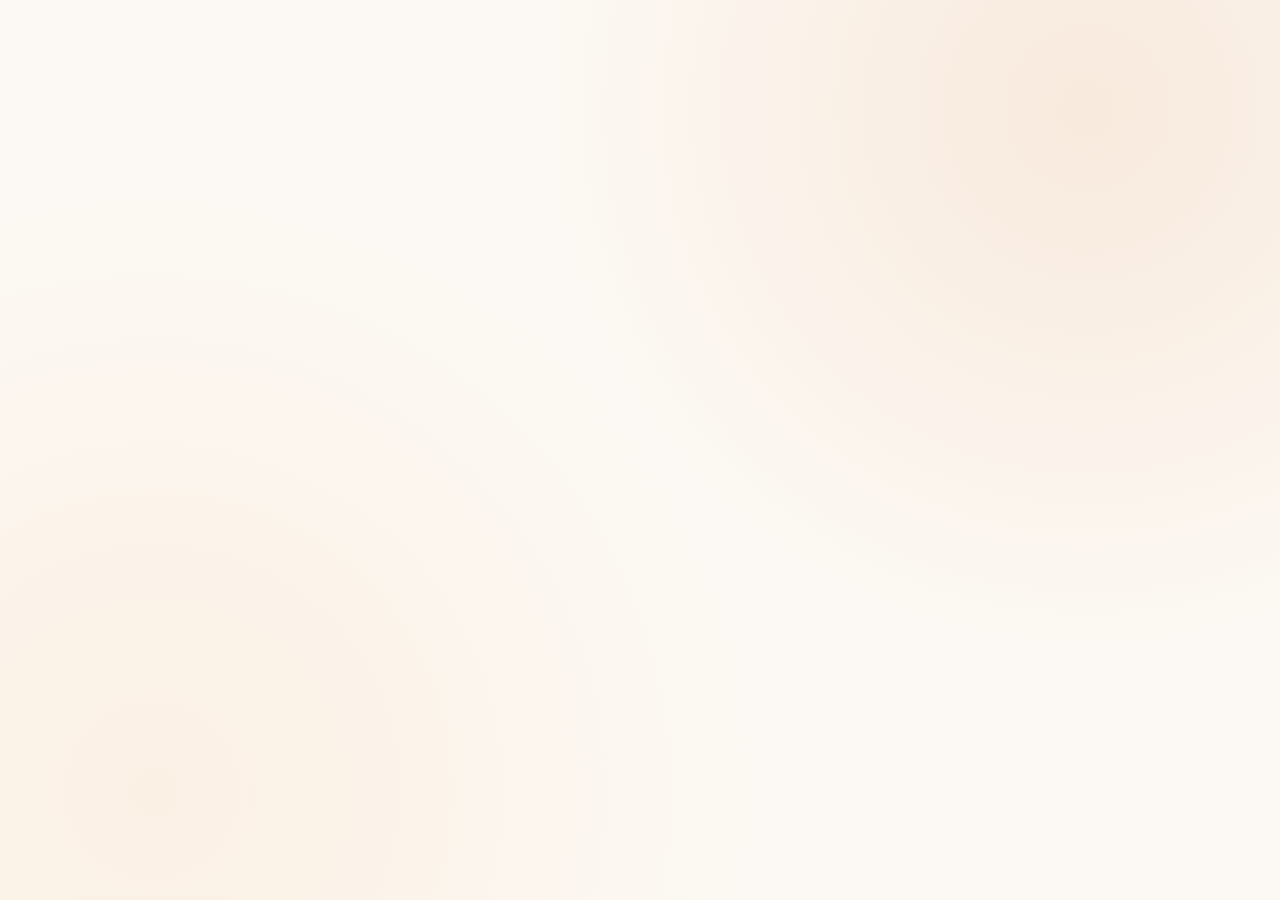
==== commit 990a7f75: "feat: multi-tenant dynamic coming-soon index page for We Smash The Burger" ====
--- a/index.html
+++ b/index.html
@@ -1,417 +1,533 @@
-<!doctype html>
+<!DOCTYPE html>
 <html lang="tr">
 <head>
-  <meta charset="utf-8">
-  <meta name="viewport" content="width=device-width, initial-scale=1">
+  <meta charset="UTF-8">
+  <meta name="viewport" content="width=device-width, initial-scale=1.0">
+  <title>Ginger Pizza — Yeni Sitemiz & Online Sipariş Çok Yakında</title>
+  <meta name="description" content="Kadıköy Göztepe'nin butik pizzacısı Ginger Pizza. Yeni web sitemiz ve online sipariş sistemimiz hazırlanıyor. Sipariş ve bilgi için: 0216 337 02 01">
+  <meta name="theme-color" content="#d86a1a">
+  <link rel="icon" type="image/jpeg" href="images/logo.jpg">
+  <link rel="apple-touch-icon" href="images/logo.jpg">
+
+  <!-- Open Graph -->
+  <meta property="og:title" content="Ginger Pizza — Kadıköy Göztepe Butik Pizzacısı">
+  <meta property="og:description" content="Yeni web sitemiz ve online sipariş sistemimiz çok yakında! Telefonla sipariş: 0216 337 02 01">
+  <meta property="og:type" content="restaurant.restaurant">
+  <meta property="og:url" content="https://www.gingerpizza.com">
+
+  <!-- Google Fonts -->
+  <link rel="preconnect" href="https://fonts.googleapis.com">
+  <link rel="preconnect" href="https://fonts.gstatic.com" crossorigin>
+  <link href="https://fonts.googleapis.com/css2?family=Fraunces:ital,opsz,wght@0,9..144,400;0,9..144,600;0,9..144,700;1,9..144,400&family=Plus+Jakarta+Sans:wght@400;500;600;700&display=swap" rel="stylesheet">
+
+  <style>
+    :root {
+      --white: #ffffff;
+      --off-white: #fcf9f4;
+      --sand-50: #f7f2ea;
+      --sand-100: #eee5d8;
+      --sand-200: #dfd2bf;
+
+      --ginger-50: #fff6ee;
+      --ginger-100: #feecd9;
+      --ginger-200: #fcd5b0;
+      --ginger-400: #f09540;
+      --ginger-500: #d86a1a;
+      --ginger-600: #b8500c;
+
+      --ink-900: #1b1411;
+      --ink-700: #423630;
+      --ink-600: #554740;
+      --ink-500: #6d5d54;
+      --ink-400: #9c8b82;
+
+      --font-display: "Fraunces", Georgia, serif;
+      --font-body: "Plus Jakarta Sans", -apple-system, BlinkMacSystemFont, "Segoe UI", sans-serif;
+    }
+
+    * {
+      box-sizing: border-box;
+      margin: 0;
+      padding: 0;
+    }
+
+    html, body {
+      overflow-x: hidden;
+    }
+
+    body {
+      min-height: 100vh;
+      min-height: 100dvh;
+      display: flex;
+      flex-direction: column;
+      background:
+        radial-gradient(circle at 85% 12%, rgba(216, 106, 26, 0.11), transparent 42%),
+        radial-gradient(circle at 12% 88%, rgba(240, 149, 64, 0.09), transparent 45%),
+        var(--off-white);
+      color: var(--ink-900);
+      font-family: var(--font-body);
+      line-height: 1.6;
+      -webkit-font-smoothing: antialiased;
+    }
+
+    a {
+      color: inherit;
+      text-decoration: none;
+    }
+
+    /* Header */
+    .top-bar {
+      width: 100%;
+      max-width: 980px;
+      margin: 0 auto;
+      padding: 24px 24px 0;
+      display: flex;
+      align-items: center;
+      justify-content: space-between;
+      gap: 16px;
+    }
+
+    .brand-logo {
+      display: inline-flex;
+      align-items: center;
+      gap: 12px;
+    }
+
+    .brand-mark {
+      width: 68px;
+      height: 68px;
+      border-radius: 50%;
+      background: var(--white);
+      display: grid;
+      place-items: center;
+      box-shadow: 0 6px 18px rgba(216, 106, 26, 0.18);
+      flex-shrink: 0;
+      overflow: hidden;
+    }
+
+    .brand-mark img {
+      width: 100%;
+      height: 100%;
+      object-fit: cover;
+      border-radius: 50%;
+      display: block;
+    }
+
+    .brand-text {
+      display: flex;
+      flex-direction: column;
+      line-height: 1.1;
+    }
+
+    .brand-title {
+      font-family: var(--font-display);
+      font-size: 1.35rem;
+      font-weight: 700;
+      color: var(--ink-900);
+      letter-spacing: -0.02em;
+    }
+
+    .brand-title span {
+      color: var(--ginger-500);
+    }
+
+    .brand-subtitle {
+      font-size: 0.72rem;
+      font-weight: 600;
+      color: var(--ink-500);
+      letter-spacing: 0.08em;
+      text-transform: uppercase;
+      margin-top: 3px;
+    }
+
+    .status-pill {
+      display: inline-flex;
+      align-items: center;
+      gap: 8px;
+      padding: 8px 14px;
+      border-radius: 999px;
+      background: var(--white);
+      border: 1px solid var(--sand-100);
+      font-size: 0.82rem;
+      font-weight: 600;
+      color: var(--ink-700);
+      box-shadow: 0 2px 10px rgba(27, 20, 17, 0.04);
+      white-space: nowrap;
+    }
+
+    .status-dot {
+      width: 8px;
+      height: 8px;
+      border-radius: 50%;
+      background: var(--ginger-500);
+      box-shadow: 0 0 0 4px rgba(216, 106, 26, 0.16);
+      animation: pulse 2s infinite;
+    }
+
+    @keyframes pulse {
+      0%, 100% { transform: scale(1); opacity: 1; }
+      50% { transform: scale(1.15); opacity: 0.75; }
+    }
+
+    /* Main Card */
+    .main-wrap {
+      flex: 1;
+      display: flex;
+      align-items: center;
+      justify-content: center;
+      padding: 32px 24px 40px;
+    }
+
+    .coming-card {
+      width: 100%;
+      max-width: 860px;
+      background: var(--white);
+      border: 1px solid var(--sand-100);
+      border-radius: 26px;
+      padding: 44px 40px;
+      box-shadow: 0 20px 55px rgba(27, 20, 17, 0.06);
+      display: grid;
+      grid-template-columns: 1.15fr 0.85fr;
+      gap: 36px;
+      align-items: center;
+    }
+
+    .hero-eyebrow {
+      display: inline-flex;
+      align-items: center;
+      gap: 8px;
+      padding: 6px 14px;
+      border-radius: 999px;
+      background: var(--ginger-50);
+      border: 1px solid var(--ginger-200);
+      color: var(--ginger-600);
+      font-size: 0.8rem;
+      font-weight: 700;
+      letter-spacing: 0.03em;
+      text-transform: uppercase;
+      margin-bottom: 18px;
+    }
+
+    .hero-title {
+      font-family: var(--font-display);
+      font-size: clamp(1.9rem, 3.6vw, 2.65rem);
+      font-weight: 700;
+      line-height: 1.16;
+      letter-spacing: -0.02em;
+      color: var(--ink-900);
+      margin-bottom: 16px;
+    }
+
+    .hero-title em {
+      font-style: italic;
+      color: var(--ginger-500);
+    }
+
+    .hero-desc {
+      font-size: 1rem;
+      color: var(--ink-600);
+      margin-bottom: 26px;
+    }
+
+    .cta-row {
+      display: flex;
+      flex-wrap: wrap;
+      gap: 12px;
+    }
+
+    .btn-primary {
+      display: inline-flex;
+      align-items: center;
+      justify-content: center;
+      gap: 9px;
+      padding: 13px 22px;
+      border-radius: 999px;
+      background: var(--ginger-500);
+      color: var(--white);
+      font-weight: 700;
+      font-size: 0.94rem;
+      box-shadow: 0 8px 20px rgba(216, 106, 26, 0.24);
+      transition: background 0.2s, transform 0.15s;
+    }
+
+    .btn-primary:hover {
+      background: var(--ginger-600);
+      transform: translateY(-1px);
+    }
+
+    .btn-secondary {
+      display: inline-flex;
+      align-items: center;
+      justify-content: center;
+      gap: 9px;
+      padding: 13px 20px;
+      border-radius: 999px;
+      background: var(--sand-50);
+      color: var(--ink-900);
+      border: 1px solid var(--sand-200);
+      font-weight: 600;
+      font-size: 0.92rem;
+      transition: background 0.2s, border-color 0.2s;
+    }
+
+    .btn-secondary:hover {
+      background: var(--sand-100);
+      border-color: var(--ginger-200);
+    }
+
+    /* Info Column */
+    .info-box {
+      background: var(--off-white);
+      border: 1px solid var(--sand-100);
+      border-radius: 20px;
+      padding: 24px;
+      display: flex;
+      flex-direction: column;
+      gap: 18px;
+    }
+
+    .info-item {
+      display: flex;
+      align-items: flex-start;
+      gap: 13px;
+    }
+
+    .info-icon {
+      width: 38px;
+      height: 38px;
+      border-radius: 11px;
+      background: var(--white);
+      border: 1px solid var(--sand-100);
+      color: var(--ginger-500);
+      display: grid;
+      place-items: center;
+      flex-shrink: 0;
+    }
+
+    .info-label {
+      font-size: 0.74rem;
+      font-weight: 700;
+      text-transform: uppercase;
+      letter-spacing: 0.05em;
+      color: var(--ink-400);
+      margin-bottom: 2px;
+    }
+
+    .info-val {
+      font-size: 0.92rem;
+      font-weight: 600;
+      color: var(--ink-900);
+      line-height: 1.45;
+    }
+
+    .info-val a {
+      color: var(--ginger-600);
+      text-decoration: underline;
+      text-underline-offset: 3px;
+    }
+
+    .info-sub {
+      font-size: 0.84rem;
+      font-weight: 500;
+      color: var(--ink-500);
+      display: block;
+      margin-top: 2px;
+    }
+
+    /* Footer */
+    .site-footer {
+      width: 100%;
+      max-width: 980px;
+      margin: 0 auto;
+      padding: 0 24px 26px;
+      display: flex;
+      flex-wrap: wrap;
+      align-items: center;
+      justify-content: space-between;
+      gap: 12px;
+      font-size: 0.82rem;
+      color: var(--ink-500);
+    }
+
+    .footer-links {
+      display: flex;
+      align-items: center;
+      gap: 14px;
+    }
+
+    .footer-links a {
+      text-decoration: underline;
+      text-underline-offset: 3px;
+      opacity: 0.8;
+    }
+
+    .footer-links a:hover {
+      opacity: 1;
+      color: var(--ginger-600);
+    }
+
+    @media (max-width: 820px) {
+      .coming-card {
+        grid-template-columns: 1fr;
+        padding: 30px 22px;
+        gap: 26px;
+      }
+    }
+
+    @media (max-width: 540px) {
+      .top-bar {
+        flex-direction: column;
+        align-items: flex-start;
+        padding: 16px 16px 0;
+        gap: 10px;
+      }
+      .brand-mark {
+        width: 52px;
+        height: 52px;
+      }
+      .main-wrap {
+        padding: 20px 14px 28px;
+      }
+      .coming-card {
+        padding: 24px 18px;
+        border-radius: 20px;
+      }
+      .cta-row {
+        flex-direction: column;
+      }
+      .btn-primary,
+      .btn-secondary {
+        width: 100%;
+      }
+      .site-footer {
+        padding: 0 16px 22px;
+      }
+    }
+  </style>
   <script>
-    (function() {
-      var p = new URLSearchParams(window.location.search).get('lang');
-      var l = p || localStorage.getItem('xubo_site_lang');
-      if (!l) {
-        var bl = (navigator.language || '').toLowerCase();
-        l = bl.startsWith('tr') ? 'tr' : 'en';
-      }
-      if (l === 'en' || l === 'tr') {
-        document.documentElement.lang = l;
-      }
-    })();
+    (function(){try{var p=new URLSearchParams(location.search),q=p.get("r")||p.get("restaurant"),h=(location.hostname||"").toLowerCase(),s=(q||sessionStorage.getItem("ginger_active_restaurant_slug")||"").trim().toLowerCase(),c=(h&&h!=="www.gingerpizza.com"&&h!=="gingerpizza.com"&&h!=="xubo.app"&&h!=="www.xubo.app"&&h!=="localhost"&&h!=="127.0.0.1");if((s&&s!=="ginger-pizza")||(!s&&c)){document.documentElement.style.visibility="hidden";setTimeout(function(){document.documentElement.style.visibility="";},1500);}}catch(e){}})();
   </script>
-  <title>XUBO — Tüm Ekranlarınız İçin Yeni Nesil IPTV Oynatıcı</title>
-  <meta name="description" content="XUBO; televizyon, bilgisayar, tablet ve telefonda kendi IPTV aboneliğinizdeki canlı TV, film ve dizileri en yüksek performans ve sinematik koyu arayüzle oynatan bağımsız medya oynatıcısıdır.">
-  <link rel="icon" href="favicon.png" type="image/png">
-  <link rel="stylesheet" href="assets/css/xubo.css">
-  <script src="assets/js/xubo.js" defer></script>
 </head>
 <body>
 
-  <!-- Floating Capsule Navigation -->
-  <div class="nav-wrapper">
-    <header class="floating-nav">
-      <a href="./" class="nav-brand" aria-label="XUBO">
-        <img src="assets/img/xubo-icon.png" alt="XUBO Logo" width="34" height="34">
-        <span>XUBO</span>
-        <span class="pulse-indicator">
-          <span class="pulse-dot" aria-hidden="true"></span>
-          v1.2.6 BETA
-        </span>
-      </a>
-
-      <nav class="nav-menu" aria-label="Menü">
-        <a class="nav-opt" href="#ekranlar" data-i18n="nav_screens">Arayüz</a>
-        <a class="nav-opt" href="#ozellikler" data-i18n="nav_architecture">Mimarisi</a>
-        <a class="nav-opt" href="#ekosistem" data-i18n="nav_devices">Tüm Platformlar</a>
-        <a class="nav-opt" href="privacy.html" data-i18n="nav_privacy">Gizlilik</a>
-
-        <!-- Language Switcher -->
-        <div class="lang-switcher" aria-label="Dil Seçimi">
-          <button type="button" class="lang-btn is-active" data-lang="tr" aria-pressed="true">TR</button>
-          <span class="lang-sep" aria-hidden="true">|</span>
-          <button type="button" class="lang-btn" data-lang="en" aria-pressed="false">EN</button>
-        </div>
-
-        <a class="btn-nav-cta" href="#indir" data-i18n="nav_beta_cta">Beta İndir</a>
-      </nav>
-    </header>
-  </div>
-
-  <div class="wrap">
-    <main id="icerik">
-      <!-- 1. Theatrical Hero Stage -->
-      <section class="hero-stage">
-        <div class="hero-pill-badge">
-          <span data-i18n="hero_badge">✦ Tüm Cihazlar & Tüm Platformlar</span>
-          <span style="opacity: 0.4;">|</span>
-          <span class="tag-highlight" data-i18n="hero_badge_sub">Android TV & Mobil Beta Yayında</span>
-        </div>
-
-        <h1>
-          <span data-i18n="hero_h1_lead">Tüm Ekranlarınızda</span><br>
-          <span class="gradient-text" data-i18n="hero_h1_grad">Kusursuz Medya Sahnesi.</span>
+  <header class="top-bar">
+    <div class="brand-logo">
+      <div class="brand-mark">
+        <img src="images/logo.jpg" alt="Ginger Pizza Logo">
+      </div>
+      <div class="brand-text">
+        <span class="brand-title">Ginger <span>Pizza</span></span>
+      </div>
+    </div>
+
+    <div class="status-pill">
+      <span class="status-dot" aria-hidden="true"></span>
+      Online Sipariş Hazırlanıyor
+    </div>
+  </header>
+
+  <main class="main-wrap">
+    <section class="coming-card" aria-labelledby="comingTitle">
+      <div>
+        <div class="hero-eyebrow">🔥 Fırınımız Açık, Sitemiz Yenileniyor</div>
+        <h1 id="comingTitle" class="hero-title">
+          Yeni menümüz ve online sipariş sistemimiz <em>çok yakında</em> burada.
         </h1>
-
-        <p class="hero-lead" data-i18n="hero_lead">
-          Yüksek performans, sıfır karmaşa. XUBO; televizyondan bilgisayara, tabletten telefona tüm cihazlarınızda Xtream ve M3U oynatma listelerinizi ultra akıcı, modern ve sinematik bir OLED arayüzüyle buluşturan yeni nesil medya oynatıcısıdır.
+        <p class="hero-desc">
+          Göztepe'deki taş fırınımızdan sıcacık lezzetlerimizi doğrudan web sitemiz üzerinden sipariş edebilmeniz için son hazırlıklarımızı yapıyoruz. Bu sırada telefonla hemen sipariş verebilirsiniz.
         </p>
 
-        <div class="hero-buttons">
-          <a class="btn-glow-primary" href="#indir">
-            <svg width="20" height="20" viewBox="0 0 24 24" fill="none" stroke="currentColor" stroke-width="2.5" stroke-linecap="round" stroke-linejoin="round" aria-hidden="true"><path d="M21 15v4a2 2 0 0 1-2 2H5a2 2 0 0 1-2-2v-4"></path><polyline points="7 10 12 15 17 10"></polyline><line x1="12" y1="15" x2="12" y2="3"></line></svg>
-            <span data-i18n="hero_btn_dl">Android Beta Sürümünü İndir (APK)</span>
+        <div class="cta-row">
+          <a href="tel:02163370201" class="btn-primary">
+            <svg width="18" height="18" viewBox="0 0 24 24" fill="none" stroke="currentColor" stroke-width="2.2" stroke-linecap="round" stroke-linejoin="round" aria-hidden="true">
+              <path d="M22 16.92v3a2 2 0 0 1-2.18 2 19.79 19.79 0 0 1-8.63-3.07 19.5 19.5 0 0 1-6-6 19.79 19.79 0 0 1-3.07-8.67A2 2 0 0 1 4.11 2h3a2 2 0 0 1 2 1.72 12.84 12.84 0 0 0 .7 2.81 2 2 0 0 1-.45 2.11L8.09 9.91a16 16 0 0 0 6 6l1.27-1.27a2 2 0 0 1 2.11-.45 12.84 12.84 0 0 0 2.81.7A2 2 0 0 1 22 16.92z"/>
+            </svg>
+            Telefonla Sipariş: 0216 337 02 01
           </a>
-          <a class="btn-glass-secondary" href="#ekranlar">
-            <svg width="18" height="18" viewBox="0 0 24 24" fill="none" stroke="currentColor" stroke-width="2" stroke-linecap="round" stroke-linejoin="round" aria-hidden="true"><polygon points="5 3 19 12 5 21 5 3"></polygon></svg>
-            <span data-i18n="hero_btn_explore">Arayüzü İncele</span>
+          <a href="https://instagram.com/gingerpizza" target="_blank" rel="noopener noreferrer" class="btn-secondary">
+            <svg width="18" height="18" viewBox="0 0 24 24" fill="none" stroke="currentColor" stroke-width="2.2" stroke-linecap="round" stroke-linejoin="round" aria-hidden="true">
+              <rect x="2" y="2" width="20" height="20" rx="5" ry="5"/>
+              <path d="M16 11.37A4 4 0 1 1 12.63 8 4 4 0 0 1 16 11.37z"/>
+              <line x1="17.5" y1="6.5" x2="17.51" y2="6.5"/>
+            </svg>
+            @gingerpizza
           </a>
         </div>
-
-        <div class="specs-ticker">
-          <span data-i18n="spec_hw">Donanım Hızlandırma</span>
-          <span data-i18n="spec_4k">4K / UHD 60 FPS</span>
-          <span data-i18n="spec_epg">Akıllı EPG Rehberi</span>
-          <span data-i18n="spec_multi">Çoklu Profil</span>
-          <span data-i18n="spec_pin">PIN Ebeveyn Kilidi</span>
+      </div>
+
+      <aside class="info-box" aria-label="İletişim ve Konum Bilgileri">
+        <div class="info-item">
+          <div class="info-icon" aria-hidden="true">
+            <svg width="18" height="18" viewBox="0 0 24 24" fill="none" stroke="currentColor" stroke-width="2.2" stroke-linecap="round" stroke-linejoin="round">
+              <path d="M21 10c0 7-9 13-9 13s-9-6-9-13a9 9 0 0 1 18 0z"/>
+              <circle cx="12" cy="10" r="3"/>
+            </svg>
+          </div>
+          <div>
+            <div class="info-label">Adres</div>
+            <div class="info-val">
+              Göztepe Mah. Rıdvanpaşa Sk. No: 16<br>Kadıköy / İstanbul
+              <span class="info-sub"><a href="https://maps.google.com/?q=Ginger+Pizza+Göztepe+Kadıköy" target="_blank" rel="noopener noreferrer">Google Haritalar'da Aç →</a></span>
+            </div>
+          </div>
         </div>
 
-        <!-- 2. Cinematic OLED Showcase -->
-        <div class="showcase-stage" id="ekranlar">
-          <div class="ambient-glow" aria-hidden="true"></div>
-
-          <div class="oled-tv">
-            <div class="tv-display">
-              <img class="is-visible" data-screen="live" src="assets/img/screen-live.png" alt="XUBO Canlı TV ve EPG Program Rehberi" width="1920" height="1080">
-              <img data-screen="vod" src="assets/img/screen-vod.png" alt="XUBO 4K VOD Sinema ve Film Kütüphanesi" width="1920" height="1080" loading="lazy">
-              <img data-screen="series" src="assets/img/screen-series.png" alt="XUBO Dizi ve Sezon Takip Arayüzü" width="1920" height="1080" loading="lazy">
-              <img data-screen="login" src="assets/img/screen-login.png" alt="XUBO Giriş ve Çoklu Profil Yönetimi" width="1920" height="1080" loading="lazy">
-              <img data-screen="settings" src="assets/img/screen-settings.png" alt="XUBO Sistem Ayarları ve Ebeveyn Kilidi" width="1920" height="1080" loading="lazy">
+        <div class="info-item">
+          <div class="info-icon" aria-hidden="true">
+            <svg width="18" height="18" viewBox="0 0 24 24" fill="none" stroke="currentColor" stroke-width="2.2" stroke-linecap="round" stroke-linejoin="round">
+              <path d="M22 16.92v3a2 2 0 0 1-2.18 2 19.79 19.79 0 0 1-8.63-3.07 19.5 19.5 0 0 1-6-6 19.79 19.79 0 0 1-3.07-8.67A2 2 0 0 1 4.11 2h3a2 2 0 0 1 2 1.72 12.84 12.84 0 0 0 .7 2.81 2 2 0 0 1-.45 2.11L8.09 9.91a16 16 0 0 0 6 6l1.27-1.27a2 2 0 0 1 2.11-.45 12.84 12.84 0 0 0 2.81.7A2 2 0 0 1 22 16.92z"/>
+            </svg>
+          </div>
+          <div>
+            <div class="info-label">Telefon</div>
+            <div class="info-val">
+              <a href="tel:02163370201">0216 337 02 01</a>
             </div>
           </div>
-          <div class="tv-pedestal" aria-hidden="true"></div>
-
-          <!-- Dynamic Dock Switcher -->
-          <div class="showcase-dock">
-            <div class="dock-tabs" role="tablist" aria-label="Uygulama Ekranları">
-              <button type="button" class="dock-btn is-active" role="tab" aria-selected="true" data-target="live">
-                <span class="dock-icon">📺</span> <span data-i18n="tab_live">Canlı TV & EPG</span>
-              </button>
-              <button type="button" class="dock-btn" role="tab" aria-selected="false" data-target="vod">
-                <span class="dock-icon">🎬</span> <span data-i18n="tab_vod">Sinema & VOD</span>
-              </button>
-              <button type="button" class="dock-btn" role="tab" aria-selected="false" data-target="series">
-                <span class="dock-icon">🍿</span> <span data-i18n="tab_series">Dizi & Sezon</span>
-              </button>
-              <button type="button" class="dock-btn" role="tab" aria-selected="false" data-target="login">
-                <span class="dock-icon">👤</span> <span data-i18n="tab_login">Çoklu Profil</span>
-              </button>
-              <button type="button" class="dock-btn" role="tab" aria-selected="false" data-target="settings">
-                <span class="dock-icon">⚙️</span> <span data-i18n="tab_settings">Sistem & Kilit</span>
-              </button>
+        </div>
+
+        <div class="info-item">
+          <div class="info-icon" aria-hidden="true">
+            <svg width="18" height="18" viewBox="0 0 24 24" fill="none" stroke="currentColor" stroke-width="2.2" stroke-linecap="round" stroke-linejoin="round">
+              <circle cx="12" cy="12" r="10"/>
+              <polyline points="12 6 12 12 16 14"/>
+            </svg>
+          </div>
+          <div>
+            <div class="info-label">Çalışma Saatleri</div>
+            <div class="info-val">
+              Haftanın her günü: 11:30 – 23:00
+              <span class="info-sub">Paket Servis & Gel Al</span>
             </div>
-
-            <div class="dock-info" aria-live="polite">
-              <h3 data-dock-title>Canlı TV ve Elektronik Program Rehberi (EPG)</h3>
-              <p data-dock-desc>Anlık ve sıradaki yayın bilgisi, kategori bazlı filtreleme ve kumandadan doğrudan sayı ile kanal seçimi.</p>
+          </div>
+        </div>
+
+        <div class="info-item">
+          <div class="info-icon" aria-hidden="true">
+            <svg width="18" height="18" viewBox="0 0 24 24" fill="none" stroke="currentColor" stroke-width="2.2" stroke-linecap="round" stroke-linejoin="round">
+              <rect x="2" y="2" width="20" height="20" rx="5" ry="5"/>
+              <path d="M16 11.37A4 4 0 1 1 12.63 8 4 4 0 0 1 16 11.37z"/>
+              <line x1="17.5" y1="6.5" x2="17.51" y2="6.5"/>
+            </svg>
+          </div>
+          <div>
+            <div class="info-label">Instagram</div>
+            <div class="info-val">
+              <a href="https://instagram.com/gingerpizza" target="_blank" rel="noopener noreferrer">@gingerpizza</a>
             </div>
           </div>
         </div>
-      </section>
-
-      <!-- 3. Bento Grid Features Architecture -->
-      <section id="ozellikler" aria-labelledby="h-ozellikler">
-        <div class="section-header">
-          <div class="section-eyebrow" data-i18n="bento_eyebrow">TEKNİK MİMARİ</div>
-          <h2 class="section-heading" id="h-ozellikler" data-i18n="bento_h2">Gelişmiş Performans, Kusursuz Kontrol.</h2>
-          <p class="section-desc" data-i18n="bento_desc">Gereksiz karmaşadan arındırılmış, televizyon kumandasından mobil dokunmatiğe kadar her cihaza özel ergonomi.</p>
-        </div>
-
-        <div class="bento-grid">
-          <!-- Card 1: Wide 2 cols -->
-          <div class="bento-card col-span-2">
-            <div class="bento-icon-box" aria-hidden="true">⚡</div>
-            <h3 data-i18n="bento_1_title">Anlık Kanal Değişimi ve Akıllı EPG</h3>
-            <p data-i18n="bento_1_desc">Arka planda optimize edilen akış tamponlaması sayesinde kanal değiştirirken ekran donmaz. Kategorize edilmiş liste, anlık yayın akışı, program detayları ve sayı tuşlarıyla doğrudan kanal atlama desteği sunar.</p>
-          </div>
-
-          <!-- Card 2 -->
-          <div class="bento-card">
-            <div class="bento-icon-box" aria-hidden="true">🎬</div>
-            <h3 data-i18n="bento_2_title">Görsel Sinema & VOD</h3>
-            <p data-i18n="bento_2_desc">Film ve diziler için poster afiş duvarı, IMDb puanları, özet bilgileri ve kaldığınız saniyeyi her profilde bağımsız hatırlayan akıllı oynatıcı hafızası.</p>
-          </div>
-
-          <!-- Card 3 -->
-          <div class="bento-card">
-            <div class="bento-icon-box" aria-hidden="true">👥</div>
-            <h3 data-i18n="bento_3_title">Çoklu Hesap ve Bağımsız Profiller</h3>
-            <p data-i18n="bento_3_desc">Xtream ve M3U hesaplarınızı tek çatıda toplayın. Evdeki her aile üyesi için ayrı profil oluşturup favorileri ve geçmişi birbirinden ayırın.</p>
-          </div>
-
-          <!-- Card 4 -->
-          <div class="bento-card">
-            <div class="bento-icon-box" aria-hidden="true">🔒</div>
-            <h3 data-i18n="bento_4_title">PIN Korumalı Ebeveyn Kilidi</h3>
-            <p data-i18n="bento_4_desc">Yetişkin kategorileri ya da özel listeleri 4 haneli güvenli PIN şifresiyle kilitleyin; aileniz için her zaman güvenli ve denetimli bir izleme ortamı sağlayın.</p>
-          </div>
-
-          <!-- Card 5 -->
-          <div class="bento-card">
-            <div class="bento-icon-box" aria-hidden="true">🌐</div>
-            <h3 data-i18n="bento_5_title">Geniş Format ve Ses/Altyazı Desteği</h3>
-            <p data-i18n="bento_5_desc">HLS, TS, MP4 ve MKV kapsayıcıları ile tam uyum. Yayın anında çoklu ses dilleri ve harici altyazılar arasında tek dokunuşla geçiş yapabilme imkanı.</p>
-          </div>
-        </div>
-      </section>
-
-      <!-- 4. Ecosystem & Platform Matrix (8 Platforms) -->
-      <section id="ekosistem" aria-labelledby="h-ekosistem">
-        <div class="section-header">
-          <div class="section-eyebrow" data-i18n="eco_eyebrow">PLATFORM EKOSİSTEMİ</div>
-          <h2 class="section-heading" id="h-ekosistem" data-i18n="eco_h2">Tüm Ekranlarınızda Tek Standart.</h2>
-          <p class="section-desc" data-i18n="eco_desc">Televizyon, bilgisayar, tablet ve telefon: Farklı işletim sistemlerinde aynı tutarlı hız ve sinematik koyu arayüz.</p>
-        </div>
-
-        <div class="ecosystem-grid">
-          <!-- 1. Android (Active Beta) -->
-          <div class="eco-card eco-active">
-            <div>
-              <div class="eco-head">
-                <span class="eco-icon" aria-label="Android"><svg viewBox="0 0 24 24" fill="currentColor" aria-hidden="true"><path d="M18.4395 5.5586c-.675 1.1664-1.352 2.3318-2.0274 3.498-.0366-.0155-.0742-.0286-.1113-.043-1.8249-.6957-3.484-.8-4.42-.787-1.8551.0185-3.3544.4643-4.2597.8203-.084-.1494-1.7526-3.021-2.0215-3.4864a1.1451 1.1451 0 0 0-.1406-.1914c-.3312-.364-.9054-.4859-1.379-.203-.475.282-.7136.9361-.3886 1.5019 1.9466 3.3696-.0966-.2158 1.9473 3.3593.0172.031-.4946.2642-1.3926 1.0177C2.8987 12.176.452 14.772 0 18.9902h24c-.119-1.1108-.3686-2.099-.7461-3.0683-.7438-1.9118-1.8435-3.2928-2.7402-4.1836a12.1048 12.1048 0 0 0-2.1309-1.6875c.6594-1.122 1.312-2.2559 1.9649-3.3848.2077-.3615.1886-.7956-.0079-1.1191a1.1001 1.1001 0 0 0-.8515-.5332c-.5225-.0536-.9392.3128-1.0488.5449zm-.0391 8.461c.3944.5926.324 1.3306-.1563 1.6503-.4799.3197-1.188.0985-1.582-.4941-.3944-.5927-.324-1.3307.1563-1.6504.4727-.315 1.1812-.1086 1.582.4941zM7.207 13.5273c.4803.3197.5506 1.0577.1563 1.6504-.394.5926-1.1038.8138-1.584.4941-.48-.3197-.5503-1.0577-.1563-1.6504.4008-.6021 1.1087-.8106 1.584-.4941z"/></svg></span>
-                <span class="eco-pill pill-live" data-i18n="eco_android_badge">Aktif Beta</span>
-              </div>
-              <h3 data-i18n="eco_android_title">Android</h3>
-              <p class="eco-desc" data-i18n="eco_android_desc">Telefon, Tablet, Android TV ve Google TV cihazları için optimize edildi.</p>
-            </div>
-            <div class="eco-footer">
-              <a href="#indir" data-i18n="eco_android_cta">
-                Beta Sürümünü İndir →
-              </a>
-            </div>
-          </div>
-
-          <!-- 2. LG webOS -->
-          <div class="eco-card">
-            <div>
-              <div class="eco-head">
-                <span class="eco-icon" aria-label="LG Smart TV"><svg viewBox="0 0 24 24" fill="currentColor" aria-hidden="true"><path d="M14.522 14.078h3.27v1.33h-4.847v-6.83h1.577v5.5zm6.74-1.274h1.284v1.195c-.236.09-.698.18-1.137.18-1.42 0-1.893-.721-1.893-2.186 0-1.398.45-2.221 1.869-2.221.791 0 1.24.248 1.612.722l.982-.903c-.6-.855-1.646-1.114-2.629-1.114-2.208 0-3.368 1.205-3.368 3.504 0 2.288 1.047 3.528 3.358 3.528 1.06 0 2.096-.27 2.66-.665V11.53h-2.739v1.274zM5.291 6.709a5.29 5.29 0 1 1 0 10.582 5.291 5.291 0 1 1 0-10.582m3.16 8.457a4.445 4.445 0 0 0 1.31-3.161v-.242l-.22.001H6.596v.494h2.662l-.001.015a3.985 3.985 0 0 1-3.965 3.708 3.95 3.95 0 0 1-2.811-1.165 3.952 3.952 0 0 1-1.164-2.811c0-1.061.414-2.059 1.164-2.81a3.951 3.951 0 0 1 2.81-1.164l.252.003v-.495l-.251-.003a4.475 4.475 0 0 0-4.47 4.469c0 1.194.465 2.316 1.309 3.161a4.444 4.444 0 0 0 3.16 1.31 4.444 4.444 0 0 0 3.162-1.31m-2.91-1.297V9.644H5.04v4.72h1.556v-.495H5.543zm-1.265-3.552a.676.676 0 1 0-.675.674.676.676 0 0 0 .675-.674"/></svg></span>
-                <span class="eco-pill pill-soon" data-i18n="eco_lg_badge">Hazırlanıyor</span>
-              </div>
-              <h3 data-i18n="eco_lg_title">LG Smart TV</h3>
-              <p class="eco-desc" data-i18n="eco_lg_desc">webOS platformu için Magic Remote kumanda optimizasyonları tamamlanıyor.</p>
-            </div>
-            <div class="eco-footer">
-              <span class="soon-label" data-i18n="eco_lg_status">Yakında LG Content Store'da</span>
-            </div>
-          </div>
-
-          <!-- 3. Samsung Tizen OS -->
-          <div class="eco-card">
-            <div>
-              <div class="eco-head">
-                <span class="eco-icon" aria-label="Samsung Smart TV"><svg viewBox="0 0 24 24" fill="currentColor" aria-hidden="true"><path d="M19.8166 10.2808l.0459 2.6934h-.023l-.7793-2.6934h-1.2837v3.3925h.8481l-.0458-2.785h.023l.8366 2.785h1.2264v-3.3925zm-16.149 0l-.6418 3.427h.9284l.4699-3.1175h.0229l.4585 3.1174h.9169l-.6304-3.4269zm5.1805 0l-.424 2.6132h-.023l-.424-2.6132H6.5788l-.0688 3.427h.8596l.023-3.0832h.0114l.573 3.0831h.8711l.5731-3.083h.023l.0228 3.083h.8596l-.0802-3.4269zm-7.2664 2.4527c.0343.0802.0229.1949.0114.2522-.0229.1146-.1031.2292-.3324.2292-.2177 0-.3438-.126-.3438-.3095v-.3323H0v.2636c0 .7679.6074.9971 1.2493.9971.6189 0 1.1346-.2178 1.2149-.7794.0458-.298.0114-.4928 0-.5616-.1605-.722-1.467-.9283-1.5588-1.3295-.0114-.0688-.0114-.1375 0-.1834.023-.1146.1032-.2292.3095-.2292.2063 0 .321.126.321.3095v.2063h.8595v-.2407c0-.745-.6762-.8596-1.1576-.8596-.6074 0-1.1117.2063-1.2034.7564-.023.149-.0344.2866.0114.4585.1376.7106 1.364.9169 1.5358 1.3524m11.152 0c.0343.0803.0228.1834.0114.2522-.023.1146-.1032.2292-.3324.2292-.2178 0-.3438-.126-.3438-.3095v-.3323h-.917v.2636c0 .7564.596.9857 1.2379.9857.6189 0 1.1232-.2063 1.2034-.7794.0459-.298.0115-.4814 0-.5616-.1375-.7106-1.4327-.9284-1.5243-1.318-.0115-.0688-.0115-.1376 0-.1835.0229-.1146.1031-.2292.3094-.2292.1948 0 .321.126.321.3095v.2063h.848v-.2407c0-.745-.6647-.8596-1.146-.8596-.6075 0-1.1004.1948-1.192.7564-.023.149-.023.2866.0114.4585.1376.7106 1.341.9054 1.513 1.3524m2.8882.4585c.2407 0 .3094-.1605.3323-.2522.0115-.0343.0115-.0917.0115-.126v-2.533h.871v2.4642c0 .0688 0 .1948-.0114.2292-.0573.6419-.5616.8482-1.192.8482-.6303 0-1.1346-.2063-1.192-.8482 0-.0344-.0114-.1604-.0114-.2292v-2.4642h.871v2.533c0 .0458 0 .0916.0115.126 0 .0917.0688.2522.3095.2522m7.1518-.0344c.2522 0 .3324-.1605.3553-.2522.0115-.0343.0115-.0917.0115-.126v-.4929h-.3553v-.5043H24v.917c0 .0687 0 .1145-.0115.2292-.0573.6303-.596.8481-1.2034.8481-.6075 0-1.1461-.2178-1.2034-.8481-.0115-.1147-.0115-.1605-.0115-.2293v-1.444c0-.0574.0115-.172.0115-.2293.0802-.6419.596-.8482 1.2034-.8482s1.1347.2063 1.2034.8482c.0115.1031.0115.2292.0115.2292v.1146h-.8596v-.1948s0-.0803-.0115-.1261c-.0114-.0802-.0802-.2521-.3438-.2521-.2521 0-.321.1604-.3438.2521-.0115.0458-.0115.1032-.0115.1605v1.5702c0 .0458 0 .0916.0115.126 0 .0917.0917.2522.3323.2522"/></svg></span>
-                <span class="eco-pill pill-soon" data-i18n="eco_samsung_badge">Hazırlanıyor</span>
-              </div>
-              <h3 data-i18n="eco_samsung_title">Samsung Smart TV</h3>
-              <p class="eco-desc" data-i18n="eco_samsung_desc">Tizen OS için tek kumanda ergonomisi ve donanım hızlandırma entegrasyonu.</p>
-            </div>
-            <div class="eco-footer">
-              <span class="soon-label" data-i18n="eco_samsung_status">Yakında Samsung Smart TV Mağazası'nda</span>
-            </div>
-          </div>
-
-          <!-- 4. Xbox Series X / S -->
-          <div class="eco-card">
-            <div>
-              <div class="eco-head">
-                <span class="eco-icon" aria-label="Xbox"><svg viewBox="0 0 24 24" fill="currentColor" aria-hidden="true"><path d="M4.102 21.033C6.211 22.881 8.977 24 12 24c3.026 0 5.789-1.119 7.902-2.967 1.877-1.912-4.316-8.709-7.902-11.417-3.582 2.708-9.779 9.505-7.898 11.417zm11.16-14.406c2.5 2.961 7.484 10.313 6.076 12.912C23.002 17.48 24 14.861 24 12.004c0-3.34-1.365-6.362-3.57-8.536 0 0-.027-.022-.082-.042-.063-.022-.152-.045-.281-.045-.592 0-1.985.434-4.805 3.246zM3.654 3.426c-.057.02-.082.041-.086.042C1.365 5.642 0 8.664 0 12.004c0 2.854.998 5.473 2.661 7.533-1.401-2.605 3.579-9.951 6.08-12.91-2.82-2.813-4.216-3.245-4.806-3.245-.131 0-.223.021-.281.046v-.002zM12 3.551S9.055 1.828 6.755 1.746c-.903-.033-1.454.295-1.521.339C7.379.646 9.659 0 11.984 0H12c2.334 0 4.605.646 6.766 2.085-.068-.046-.615-.372-1.52-.339C14.946 1.828 12 3.545 12 3.545v.006z"/></svg></span>
-                <span class="eco-pill pill-soon" data-i18n="eco_xbox_badge">Hazırlanıyor</span>
-              </div>
-              <h3 data-i18n="eco_xbox_title">Xbox Series X / S</h3>
-              <p class="eco-desc" data-i18n="eco_xbox_desc">Xbox oyun kumandası ile tam uyumlu 4K HDR oynatma deneyimi.</p>
-            </div>
-            <div class="eco-footer">
-              <span class="soon-label" data-i18n="eco_xbox_status">Yakında Microsoft Store'da</span>
-            </div>
-          </div>
-
-          <!-- 5. Windows -->
-          <div class="eco-card">
-            <div>
-              <div class="eco-head">
-                <span class="eco-icon" aria-label="Windows"><svg viewBox="0 0 24 24" fill="currentColor" aria-hidden="true"><path d="M0 0h11.377v11.372H0zm12.623 0H24v11.372H12.623zM0 12.623h11.377V24H0zm12.623 0H24V24H12.623z"/></svg></span>
-                <span class="eco-pill pill-soon" data-i18n="eco_windows_badge">Hazırlanıyor</span>
-              </div>
-              <h3 data-i18n="eco_windows_title">Windows</h3>
-              <p class="eco-desc" data-i18n="eco_windows_desc">Windows 10 ve 11 masaüstü ve dizüstü bilgisayarlar için bağımsız oynatıcı uygulaması.</p>
-            </div>
-            <div class="eco-footer">
-              <span class="soon-label" data-i18n="eco_windows_status">Yakında Windows İçin Yayında</span>
-            </div>
-          </div>
-
-          <!-- 6. macOS -->
-          <div class="eco-card">
-            <div>
-              <div class="eco-head">
-                <span class="eco-icon" aria-label="Apple macOS"><svg viewBox="0 0 24 24" fill="currentColor" aria-hidden="true"><path d="M12.152 6.896c-.948 0-2.415-1.078-3.96-1.04-2.04.027-3.91 1.183-4.961 3.014-2.117 3.675-.546 9.103 1.519 12.09 1.013 1.454 2.208 3.09 3.792 3.039 1.52-.065 2.09-.987 3.935-.987 1.831 0 2.35.987 3.96.948 1.637-.026 2.676-1.48 3.676-2.948 1.156-1.688 1.636-3.325 1.662-3.415-.039-.013-3.182-1.221-3.22-4.857-.026-3.04 2.48-4.494 2.597-4.559-1.429-2.09-3.623-2.324-4.39-2.376-2-.156-3.675 1.09-4.61 1.09zM15.53 3.83c.843-1.012 1.4-2.427 1.245-3.83-1.207.052-2.662.805-3.532 1.818-.78.896-1.454 2.338-1.273 3.714 1.338.104 2.715-.688 3.559-1.701"/></svg></span>
-                <span class="eco-pill pill-soon" data-i18n="eco_macos_badge">Hazırlanıyor</span>
-              </div>
-              <h3 data-i18n="eco_macos_title">macOS</h3>
-              <p class="eco-desc" data-i18n="eco_macos_desc">Apple Silicon (M1/M2/M3/M4) ve Intel Mac cihazları için yüksek performanslı masaüstü arayüzü.</p>
-            </div>
-            <div class="eco-footer">
-              <span class="soon-label" data-i18n="eco_macos_status">Yakında Mac App Store'da</span>
-            </div>
-          </div>
-
-          <!-- 7. iOS (iPhone & iPad) -->
-          <div class="eco-card">
-            <div>
-              <div class="eco-head">
-                <span class="eco-icon" aria-label="Apple iOS"><svg viewBox="0 0 24 24" fill="currentColor" aria-hidden="true"><path d="M12.152 6.896c-.948 0-2.415-1.078-3.96-1.04-2.04.027-3.91 1.183-4.961 3.014-2.117 3.675-.546 9.103 1.519 12.09 1.013 1.454 2.208 3.09 3.792 3.039 1.52-.065 2.09-.987 3.935-.987 1.831 0 2.35.987 3.96.948 1.637-.026 2.676-1.48 3.676-2.948 1.156-1.688 1.636-3.325 1.662-3.415-.039-.013-3.182-1.221-3.22-4.857-.026-3.04 2.48-4.494 2.597-4.559-1.429-2.09-3.623-2.324-4.39-2.376-2-.156-3.675 1.09-4.61 1.09zM15.53 3.83c.843-1.012 1.4-2.427 1.245-3.83-1.207.052-2.662.805-3.532 1.818-.78.896-1.454 2.338-1.273 3.714 1.338.104 2.715-.688 3.559-1.701"/></svg></span>
-                <span class="eco-pill pill-soon" data-i18n="eco_ios_badge">Hazırlanıyor</span>
-              </div>
-              <h3 data-i18n="eco_ios_title">iOS (iPhone & iPad)</h3>
-              <p class="eco-desc" data-i18n="eco_ios_desc">iPhone ve iPad ekranları için optimize edilmiş, akıcı mobil ve tablet deneyimi.</p>
-            </div>
-            <div class="eco-footer">
-              <span class="soon-label" data-i18n="eco_ios_status">Yakında App Store'da</span>
-            </div>
-          </div>
-
-          <!-- 8. Apple TV (tvOS) -->
-          <div class="eco-card">
-            <div>
-              <div class="eco-head">
-                <span class="eco-icon" aria-label="Apple TV"><svg viewBox="0 0 24 24" fill="currentColor" aria-hidden="true"><path d="M20.57 17.735h-1.815l-3.34-9.203h1.633l2.02 5.987c.075.231.273.9.586 2.012l.297-.997.33-1.006 2.094-6.004H24zm-5.344-.066a5.76 5.76 0 0 1-1.55.207c-1.23 0-1.84-.693-1.84-2.087V9.646h-1.063V8.532h1.121V7.081l1.476-.602v2.062h1.707v1.113H13.38v5.805c0 .446.074.75.214.932.14.182.396.264.75.264.207 0 .495-.041.883-.115zm-7.29-5.343c.017 1.764 1.55 2.358 1.567 2.366-.017.042-.248.842-.808 1.658-.487.71-.99 1.418-1.79 1.435-.783.016-1.03-.462-1.93-.462-.89 0-1.17.445-1.913.478-.758.025-1.344-.775-1.838-1.484-.998-1.451-1.765-4.098-.734-5.88.51-.89 1.426-1.451 2.416-1.46.75-.016 1.468.512 1.93.512.461 0 1.327-.627 2.234-.536.38.016 1.452.157 2.136 1.154-.058.033-1.278.743-1.27 2.219M6.468 7.988c.404-.495.685-1.18.61-1.864-.585.025-1.294.388-1.723.883-.38.437-.71 1.138-.619 1.806.652.05 1.328-.338 1.732-.825Z"/></svg></span>
-                <span class="eco-pill pill-soon" data-i18n="eco_appletv_badge">Hazırlanıyor</span>
-              </div>
-              <h3 data-i18n="eco_appletv_title">Apple TV (tvOS)</h3>
-              <p class="eco-desc" data-i18n="eco_appletv_desc">tvOS ve Apple TV 4K için Siri Remote kumanda uyumu ve 4K HDR yayın deneyimi.</p>
-            </div>
-            <div class="eco-footer">
-              <span class="soon-label" data-i18n="eco_appletv_status">Yakında tvOS App Store'da</span>
-            </div>
-          </div>
-        </div>
-      </section>
-
-      <!-- 5. Monolith Download Hub -->
-      <section id="indir" aria-labelledby="h-indir">
-        <div class="download-hub">
-          <div class="hub-layout">
-            <!-- Left: Download Hero & Verification -->
-            <div class="hub-hero">
-              <div class="hero-pill-badge" style="background: rgba(245, 158, 11, 0.1); border-color: rgba(245, 158, 11, 0.3); color: var(--amber-bright);" data-i18n="hub_badge">
-                Açık Beta Dağıtımı
-              </div>
-              <h3 id="h-indir" data-i18n="hub_h3">XUBO Android Beta'yı İndirin</h3>
-              <p data-i18n="hub_lead">
-                Android TV, Google TV, tablet veya akıllı telefonunuza doğrudan kurabileceğiniz en güncel v1.2.6 resmi APK paketidir.
-              </p>
-
-              <a class="btn-download-hero" href="downloads/xubo-iptv.apk" download="xubo-iptv.apk">
-                <svg width="22" height="22" viewBox="0 0 24 24" fill="none" stroke="currentColor" stroke-width="2.5" stroke-linecap="round" stroke-linejoin="round" aria-hidden="true"><path d="M21 15v4a2 2 0 0 1-2 2H5a2 2 0 0 1-2-2v-4"></path><polyline points="7 10 12 15 17 10"></polyline><line x1="12" y1="15" x2="12" y2="3"></line></svg>
-                <span data-i18n="hub_btn">APK'yı İndir (v1.2.6)</span>
-              </a>
-
-              <div style="margin-top: 10px;">
-                <a href="https://github.com/umurcelebi/xubo/releases" target="_blank" rel="noopener" style="display: inline-flex; align-items: center; gap: 7px; color: var(--text-dim); font-size: 13px; font-weight: 600; text-decoration: none; padding: 6px 14px; border-radius: 8px; background: rgba(255, 255, 255, 0.04); border: 1px solid rgba(255, 255, 255, 0.08); transition: all 0.2s ease;">
-                  <svg width="15" height="15" viewBox="0 0 24 24" fill="currentColor" aria-hidden="true"><path d="M12 0C5.37 0 0 5.37 0 12c0 5.31 3.435 9.795 8.205 11.385.6.105.825-.255.825-.57 0-.285-.015-1.23-.015-2.235-3.015.555-3.795-.735-4.035-1.41-.135-.345-.72-1.41-1.23-1.695-.42-.225-1.02-.78-.015-.795.945-.015 1.62.87 1.845 1.23 1.08 1.815 2.805 1.305 3.495.99.105-.78.42-1.305.765-1.605-2.67-.3-5.46-1.335-5.46-5.925 0-1.305.465-2.385 1.23-3.225-.12-.3-.54-1.53.12-3.18 0 0 1.005-.315 3.3 1.23.96-.27 1.98-.405 3-.405s2.04.135 3 .405c2.295-1.56 3.3-1.23 3.3-1.23.66 1.65.24 2.88.12 3.18.765.84 1.23 1.905 1.23 3.225 0 4.605-2.805 5.625-5.475 5.925.435.375.81 1.095.81 2.22 0 1.605-.015 2.895-.015 3.3 0 .315.225.69.825.57A12.02 12.02 0 0024 12c0-6.63-5.37-12-12-12z"/></svg>
-                  <span data-i18n="hub_github_releases">GitHub Releases (Tüm Sürümler) →</span>
-                </a>
-              </div>
-
-              <div class="apk-specs">
-                <span data-i18n="hub_spec_ver">Sürüm: 1.2.6</span>
-                <span data-i18n="hub_spec_size">Boyut: ~15.4 MB</span>
-                <span data-i18n="hub_spec_req">Android 6.0 ve üzeri</span>
-              </div>
-
-              <!-- Cryptographic Hash Verification -->
-              <div class="security-card">
-                <div class="hash-row">
-                  <span style="color: var(--text-dim); font-weight: 600;" data-i18n="hub_pkg">Paket:</span>
-                  <code style="color: var(--amber-bright);">com.xubo.iptv</code>
-                </div>
-                <div class="hash-row" style="margin-top: 8px;">
-                  <span style="color: var(--text-dim); font-weight: 600;" data-i18n="hub_hash">SHA-256:</span>
-                  <code>1391db0c770e016de306f5912e48edd32513ead6213caec6c5b5e49c2360671e</code>
-                </div>
-              </div>
-            </div>
-
-            <!-- Right: Fast TV Installation Timeline -->
-            <div>
-              <h4 style="font-size: 20px; font-weight: 750; color: var(--text-primary); margin: 0 0 20px;" data-i18n="hub_guide_title">
-                Televizyona Kurulum (Downloader ile)
-              </h4>
-
-              <ol class="timeline-guide">
-                <li>
-                  <h4 data-i18n="hub_step_1_title">Downloader Uygulamasını Açın</h4>
-                  <p data-i18n="hub_step_1_desc">Android TV veya Google TV cihazınızda Google Play Store'dan ücretsiz Downloader uygulamasını açın.</p>
-                </li>
-                <li>
-                  <h4 data-i18n="hub_step_2_title">Adresi Yazın</h4>
-                  <p><span data-i18n="hub_step_2_desc">Downloader arama çubuğuna şu kısa adresi girip kumandadan Go butonuna basın:</span><br>
-                    <span class="fast-url">xubo.app/indir.html</span>
-                  </p>
-                </li>
-                <li>
-                  <h4 data-i18n="hub_step_3_title">İndirin ve Yükleyin</h4>
-                  <p data-i18n="hub_step_3_desc">Açılan sayfada APK'yı İndir seçeneğine tıklayın. İndirme bittiğinde Yükle (Install) butonuna basarak kurulumu tamamlayın.</p>
-                </li>
-                <li>
-                  <h4 data-i18n="hub_step_4_title">Hesabınızı Ekleyin</h4>
-                  <p data-i18n="hub_step_4_desc">Uygulamayı açıp IPTV sağlayıcınızın Xtream Codes veya M3U bağlantı bilgileriyle anında izlemeye başlayın.</p>
-                </li>
-              </ol>
-            </div>
-          </div>
-
-          <!-- Legal Disclaimer -->
-          <div class="legal-box" data-i18n="legal_text">
-            Önemli Yasal Bilgilendirme: XUBO yalnızca bağımsız bir medya oynatıcı arayüzüdür. Uygulama içerisinde hazır yayın, kanal, film veya dizi bulunmaz ve satılmaz. Hizmetten yararlanmak için kendi yasal IPTV aboneliğinizi kullanmanız gerekir.
-          </div>
-        </div>
-      </section>
-    </main>
-
-    <!-- Global Footer -->
-    <footer class="global-footer">
-      <div class="footer-inner">
-        <div data-i18n="footer_copy">
-          © 2026 Umur Çelebi. XUBO IPTV Player — Tüm hakları saklıdır.
-        </div>
-        <div class="footer-links">
-          <a href="https://umurcelebi.github.io/" target="_blank" rel="noopener">umurcelebi.github.io</a>
-          <a href="indir.html" data-i18n="footer_quick_dl">Hızlı İndirme</a>
-          <a href="privacy.html" data-i18n="footer_privacy">Gizlilik Politikası</a>
-          <a href="terms.html" data-i18n="footer_terms">Kullanım Koşulları</a>
-          <a href="https://github.com/umurcelebi/xubo/releases" target="_blank" rel="noopener" data-i18n="footer_github">GitHub Sürümleri</a>
-        </div>
-      </div>
-    </footer>
-  </div>
-
+      </aside>
+    </section>
+  </main>
+
+  <footer class="site-footer">
+    <div>© 2026 Ginger Pizza · Kadıköy, İstanbul</div>
+    <div class="footer-links">
+      <a href="admin.html">Yönetici Girişi</a>
+    </div>
+  </footer>
+
+  <script src="js/config.js?v=20261112"></script>
 </body>
 </html>
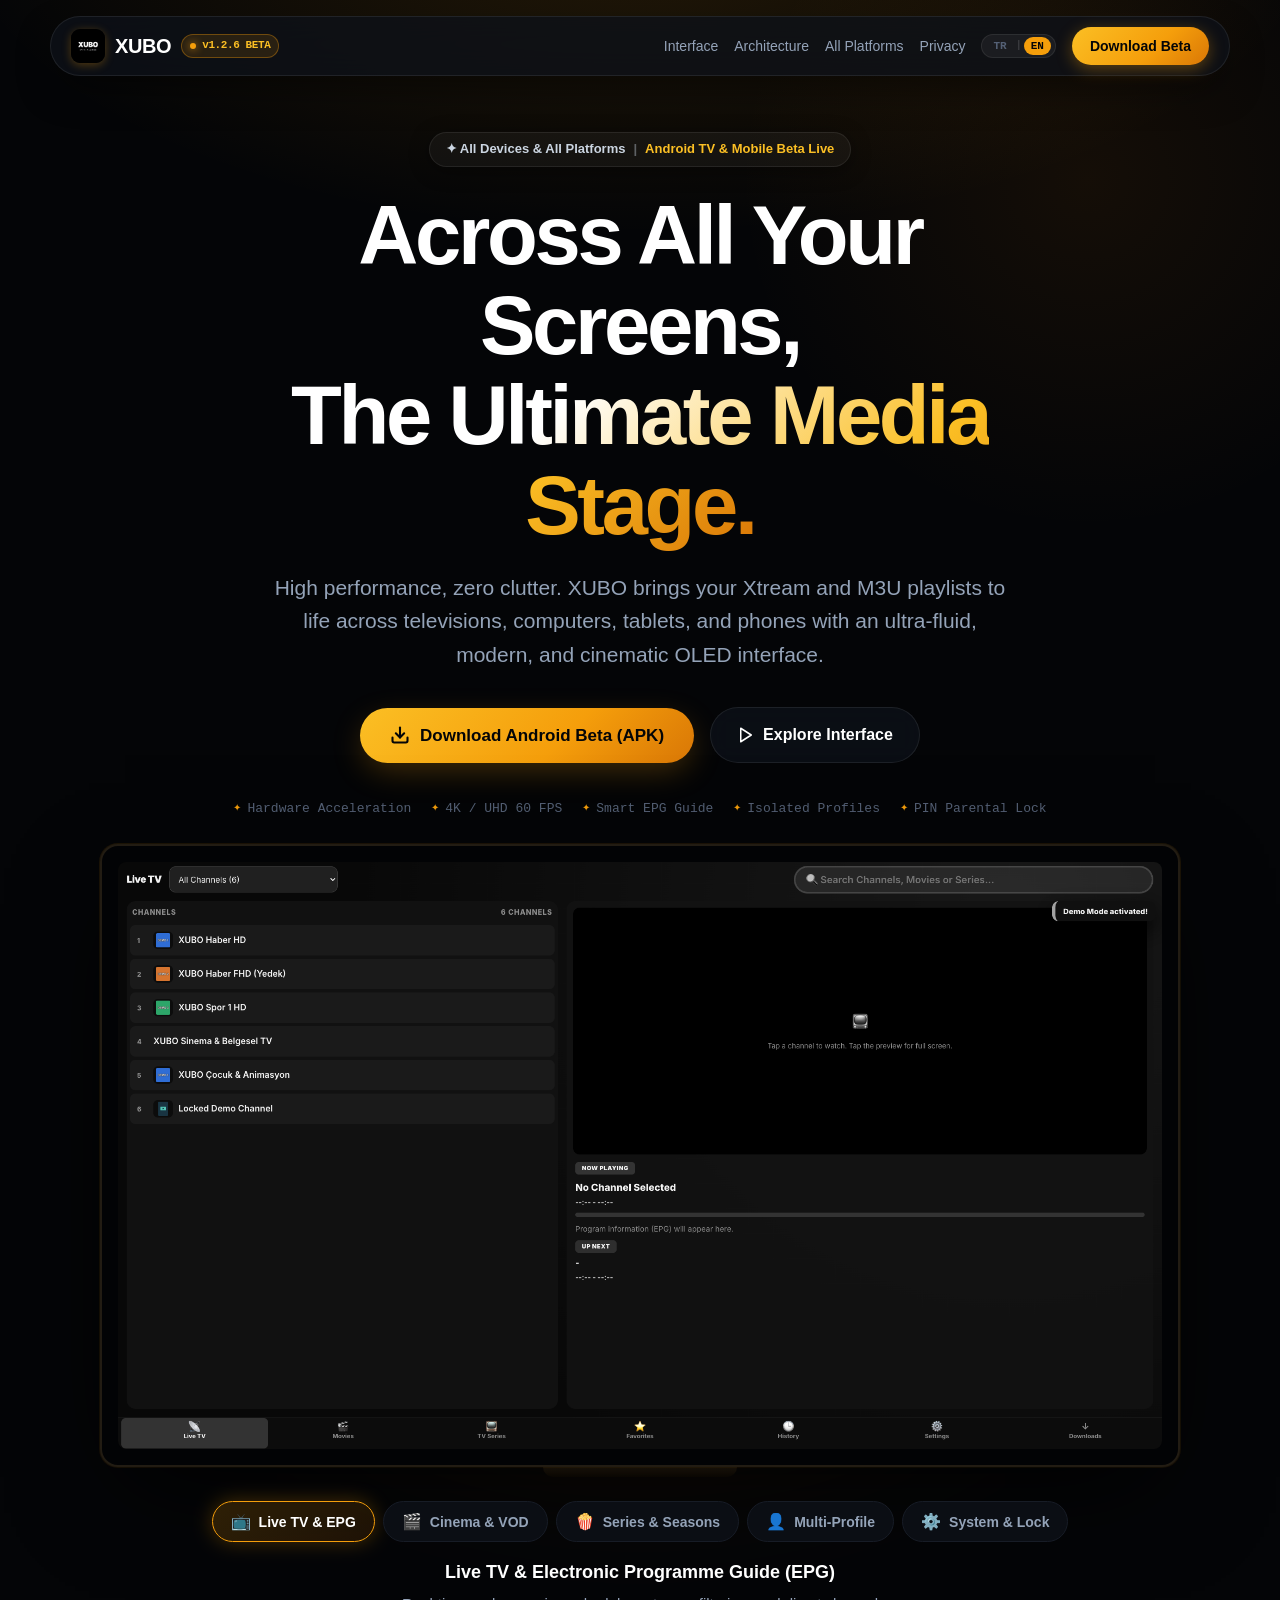
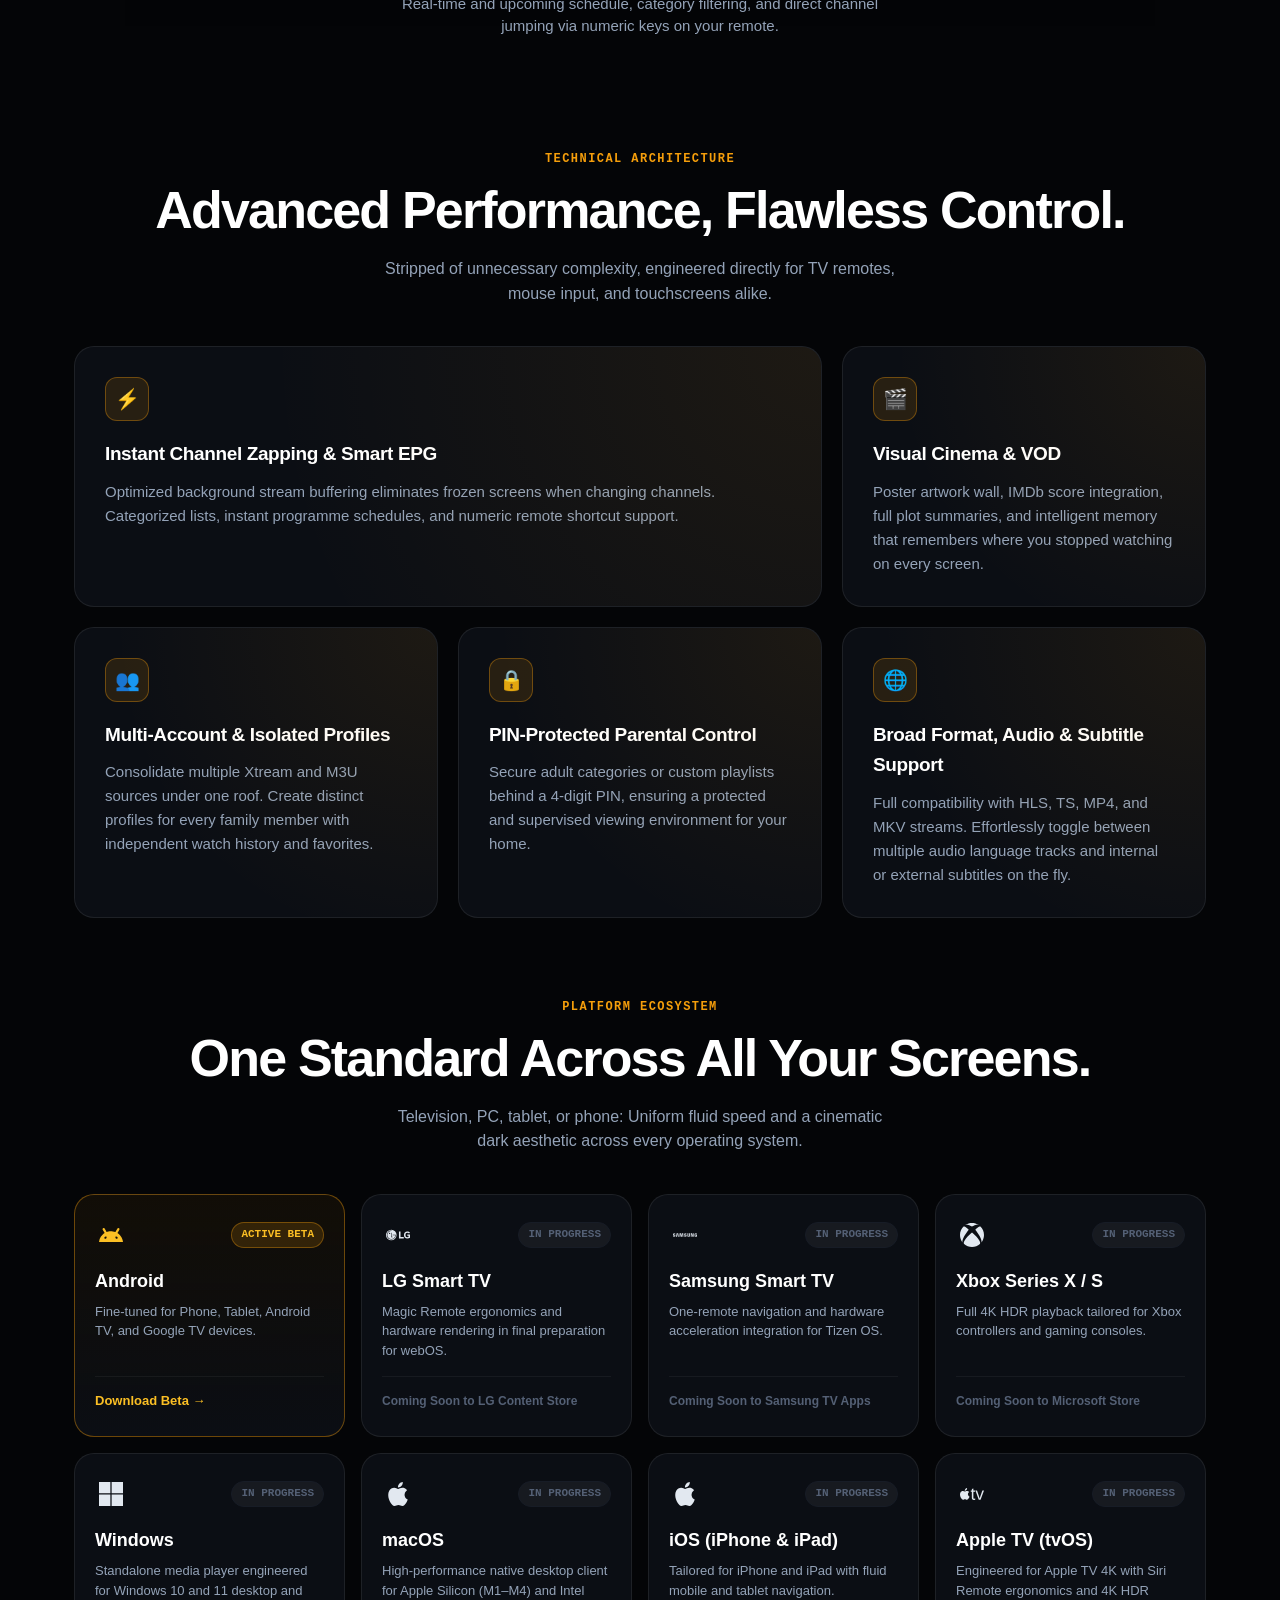
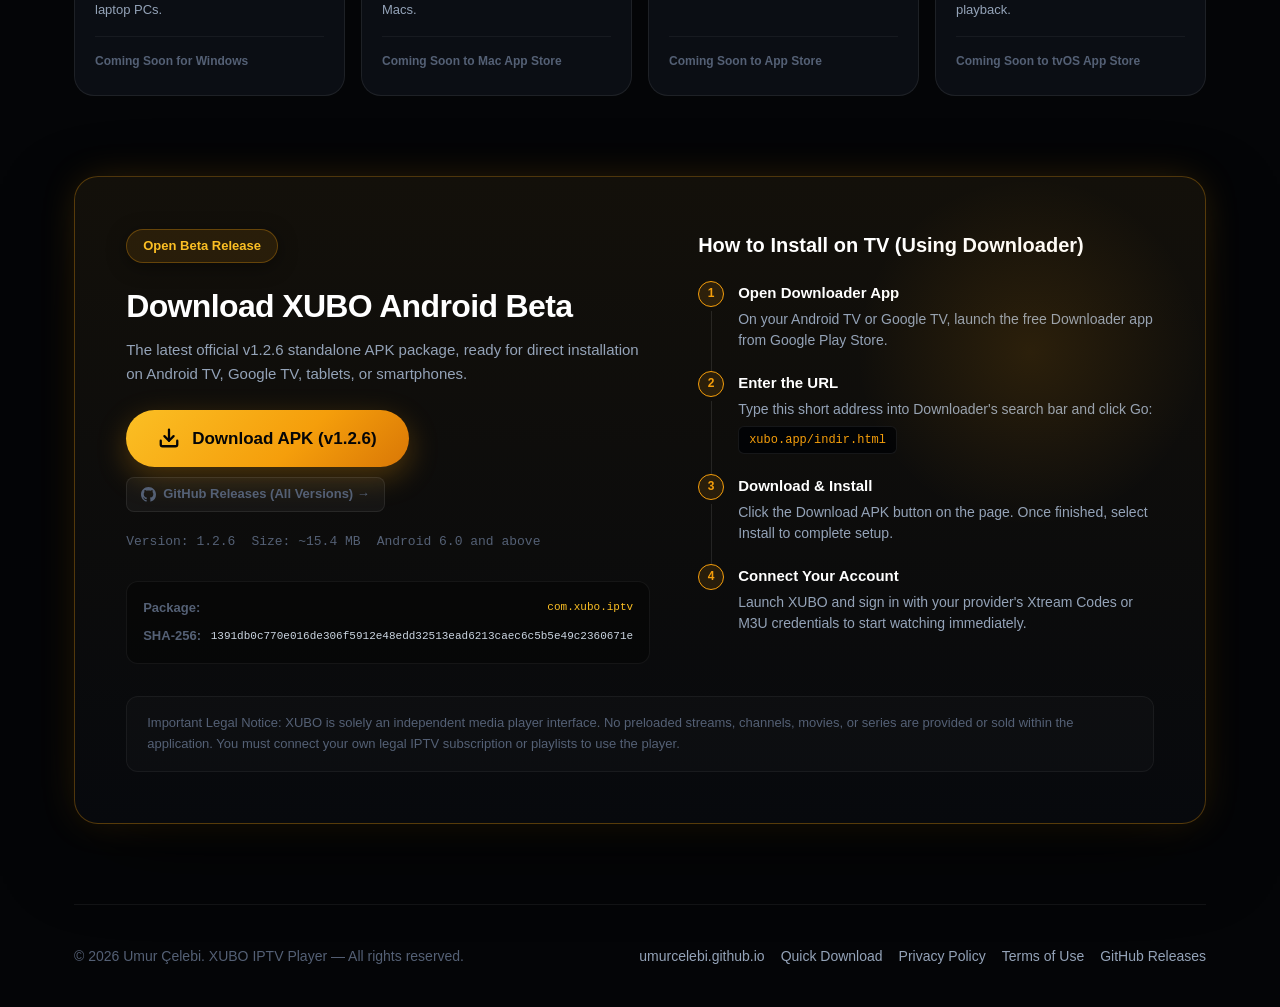
==== commit 83ff2348: "fix: restore xubo.app root index.html" ====
--- a/index.html
+++ b/index.html
@@ -1,533 +1,417 @@
-<!DOCTYPE html>
+<!doctype html>
 <html lang="tr">
 <head>
-  <meta charset="UTF-8">
-  <meta name="viewport" content="width=device-width, initial-scale=1.0">
-  <title>Ginger Pizza — Yeni Sitemiz & Online Sipariş Çok Yakında</title>
-  <meta name="description" content="Kadıköy Göztepe'nin butik pizzacısı Ginger Pizza. Yeni web sitemiz ve online sipariş sistemimiz hazırlanıyor. Sipariş ve bilgi için: 0216 337 02 01">
-  <meta name="theme-color" content="#d86a1a">
-  <link rel="icon" type="image/jpeg" href="images/logo.jpg">
-  <link rel="apple-touch-icon" href="images/logo.jpg">
-
-  <!-- Open Graph -->
-  <meta property="og:title" content="Ginger Pizza — Kadıköy Göztepe Butik Pizzacısı">
-  <meta property="og:description" content="Yeni web sitemiz ve online sipariş sistemimiz çok yakında! Telefonla sipariş: 0216 337 02 01">
-  <meta property="og:type" content="restaurant.restaurant">
-  <meta property="og:url" content="https://www.gingerpizza.com">
-
-  <!-- Google Fonts -->
-  <link rel="preconnect" href="https://fonts.googleapis.com">
-  <link rel="preconnect" href="https://fonts.gstatic.com" crossorigin>
-  <link href="https://fonts.googleapis.com/css2?family=Fraunces:ital,opsz,wght@0,9..144,400;0,9..144,600;0,9..144,700;1,9..144,400&family=Plus+Jakarta+Sans:wght@400;500;600;700&display=swap" rel="stylesheet">
-
-  <style>
-    :root {
-      --white: #ffffff;
-      --off-white: #fcf9f4;
-      --sand-50: #f7f2ea;
-      --sand-100: #eee5d8;
-      --sand-200: #dfd2bf;
-
-      --ginger-50: #fff6ee;
-      --ginger-100: #feecd9;
-      --ginger-200: #fcd5b0;
-      --ginger-400: #f09540;
-      --ginger-500: #d86a1a;
-      --ginger-600: #b8500c;
-
-      --ink-900: #1b1411;
-      --ink-700: #423630;
-      --ink-600: #554740;
-      --ink-500: #6d5d54;
-      --ink-400: #9c8b82;
-
-      --font-display: "Fraunces", Georgia, serif;
-      --font-body: "Plus Jakarta Sans", -apple-system, BlinkMacSystemFont, "Segoe UI", sans-serif;
-    }
-
-    * {
-      box-sizing: border-box;
-      margin: 0;
-      padding: 0;
-    }
-
-    html, body {
-      overflow-x: hidden;
-    }
-
-    body {
-      min-height: 100vh;
-      min-height: 100dvh;
-      display: flex;
-      flex-direction: column;
-      background:
-        radial-gradient(circle at 85% 12%, rgba(216, 106, 26, 0.11), transparent 42%),
-        radial-gradient(circle at 12% 88%, rgba(240, 149, 64, 0.09), transparent 45%),
-        var(--off-white);
-      color: var(--ink-900);
-      font-family: var(--font-body);
-      line-height: 1.6;
-      -webkit-font-smoothing: antialiased;
-    }
-
-    a {
-      color: inherit;
-      text-decoration: none;
-    }
-
-    /* Header */
-    .top-bar {
-      width: 100%;
-      max-width: 980px;
-      margin: 0 auto;
-      padding: 24px 24px 0;
-      display: flex;
-      align-items: center;
-      justify-content: space-between;
-      gap: 16px;
-    }
-
-    .brand-logo {
-      display: inline-flex;
-      align-items: center;
-      gap: 12px;
-    }
-
-    .brand-mark {
-      width: 68px;
-      height: 68px;
-      border-radius: 50%;
-      background: var(--white);
-      display: grid;
-      place-items: center;
-      box-shadow: 0 6px 18px rgba(216, 106, 26, 0.18);
-      flex-shrink: 0;
-      overflow: hidden;
-    }
-
-    .brand-mark img {
-      width: 100%;
-      height: 100%;
-      object-fit: cover;
-      border-radius: 50%;
-      display: block;
-    }
-
-    .brand-text {
-      display: flex;
-      flex-direction: column;
-      line-height: 1.1;
-    }
-
-    .brand-title {
-      font-family: var(--font-display);
-      font-size: 1.35rem;
-      font-weight: 700;
-      color: var(--ink-900);
-      letter-spacing: -0.02em;
-    }
-
-    .brand-title span {
-      color: var(--ginger-500);
-    }
-
-    .brand-subtitle {
-      font-size: 0.72rem;
-      font-weight: 600;
-      color: var(--ink-500);
-      letter-spacing: 0.08em;
-      text-transform: uppercase;
-      margin-top: 3px;
-    }
-
-    .status-pill {
-      display: inline-flex;
-      align-items: center;
-      gap: 8px;
-      padding: 8px 14px;
-      border-radius: 999px;
-      background: var(--white);
-      border: 1px solid var(--sand-100);
-      font-size: 0.82rem;
-      font-weight: 600;
-      color: var(--ink-700);
-      box-shadow: 0 2px 10px rgba(27, 20, 17, 0.04);
-      white-space: nowrap;
-    }
-
-    .status-dot {
-      width: 8px;
-      height: 8px;
-      border-radius: 50%;
-      background: var(--ginger-500);
-      box-shadow: 0 0 0 4px rgba(216, 106, 26, 0.16);
-      animation: pulse 2s infinite;
-    }
-
-    @keyframes pulse {
-      0%, 100% { transform: scale(1); opacity: 1; }
-      50% { transform: scale(1.15); opacity: 0.75; }
-    }
-
-    /* Main Card */
-    .main-wrap {
-      flex: 1;
-      display: flex;
-      align-items: center;
-      justify-content: center;
-      padding: 32px 24px 40px;
-    }
-
-    .coming-card {
-      width: 100%;
-      max-width: 860px;
-      background: var(--white);
-      border: 1px solid var(--sand-100);
-      border-radius: 26px;
-      padding: 44px 40px;
-      box-shadow: 0 20px 55px rgba(27, 20, 17, 0.06);
-      display: grid;
-      grid-template-columns: 1.15fr 0.85fr;
-      gap: 36px;
-      align-items: center;
-    }
-
-    .hero-eyebrow {
-      display: inline-flex;
-      align-items: center;
-      gap: 8px;
-      padding: 6px 14px;
-      border-radius: 999px;
-      background: var(--ginger-50);
-      border: 1px solid var(--ginger-200);
-      color: var(--ginger-600);
-      font-size: 0.8rem;
-      font-weight: 700;
-      letter-spacing: 0.03em;
-      text-transform: uppercase;
-      margin-bottom: 18px;
-    }
-
-    .hero-title {
-      font-family: var(--font-display);
-      font-size: clamp(1.9rem, 3.6vw, 2.65rem);
-      font-weight: 700;
-      line-height: 1.16;
-      letter-spacing: -0.02em;
-      color: var(--ink-900);
-      margin-bottom: 16px;
-    }
-
-    .hero-title em {
-      font-style: italic;
-      color: var(--ginger-500);
-    }
-
-    .hero-desc {
-      font-size: 1rem;
-      color: var(--ink-600);
-      margin-bottom: 26px;
-    }
-
-    .cta-row {
-      display: flex;
-      flex-wrap: wrap;
-      gap: 12px;
-    }
-
-    .btn-primary {
-      display: inline-flex;
-      align-items: center;
-      justify-content: center;
-      gap: 9px;
-      padding: 13px 22px;
-      border-radius: 999px;
-      background: var(--ginger-500);
-      color: var(--white);
-      font-weight: 700;
-      font-size: 0.94rem;
-      box-shadow: 0 8px 20px rgba(216, 106, 26, 0.24);
-      transition: background 0.2s, transform 0.15s;
-    }
-
-    .btn-primary:hover {
-      background: var(--ginger-600);
-      transform: translateY(-1px);
-    }
-
-    .btn-secondary {
-      display: inline-flex;
-      align-items: center;
-      justify-content: center;
-      gap: 9px;
-      padding: 13px 20px;
-      border-radius: 999px;
-      background: var(--sand-50);
-      color: var(--ink-900);
-      border: 1px solid var(--sand-200);
-      font-weight: 600;
-      font-size: 0.92rem;
-      transition: background 0.2s, border-color 0.2s;
-    }
-
-    .btn-secondary:hover {
-      background: var(--sand-100);
-      border-color: var(--ginger-200);
-    }
-
-    /* Info Column */
-    .info-box {
-      background: var(--off-white);
-      border: 1px solid var(--sand-100);
-      border-radius: 20px;
-      padding: 24px;
-      display: flex;
-      flex-direction: column;
-      gap: 18px;
-    }
-
-    .info-item {
-      display: flex;
-      align-items: flex-start;
-      gap: 13px;
-    }
-
-    .info-icon {
-      width: 38px;
-      height: 38px;
-      border-radius: 11px;
-      background: var(--white);
-      border: 1px solid var(--sand-100);
-      color: var(--ginger-500);
-      display: grid;
-      place-items: center;
-      flex-shrink: 0;
-    }
-
-    .info-label {
-      font-size: 0.74rem;
-      font-weight: 700;
-      text-transform: uppercase;
-      letter-spacing: 0.05em;
-      color: var(--ink-400);
-      margin-bottom: 2px;
-    }
-
-    .info-val {
-      font-size: 0.92rem;
-      font-weight: 600;
-      color: var(--ink-900);
-      line-height: 1.45;
-    }
-
-    .info-val a {
-      color: var(--ginger-600);
-      text-decoration: underline;
-      text-underline-offset: 3px;
-    }
-
-    .info-sub {
-      font-size: 0.84rem;
-      font-weight: 500;
-      color: var(--ink-500);
-      display: block;
-      margin-top: 2px;
-    }
-
-    /* Footer */
-    .site-footer {
-      width: 100%;
-      max-width: 980px;
-      margin: 0 auto;
-      padding: 0 24px 26px;
-      display: flex;
-      flex-wrap: wrap;
-      align-items: center;
-      justify-content: space-between;
-      gap: 12px;
-      font-size: 0.82rem;
-      color: var(--ink-500);
-    }
-
-    .footer-links {
-      display: flex;
-      align-items: center;
-      gap: 14px;
-    }
-
-    .footer-links a {
-      text-decoration: underline;
-      text-underline-offset: 3px;
-      opacity: 0.8;
-    }
-
-    .footer-links a:hover {
-      opacity: 1;
-      color: var(--ginger-600);
-    }
-
-    @media (max-width: 820px) {
-      .coming-card {
-        grid-template-columns: 1fr;
-        padding: 30px 22px;
-        gap: 26px;
+  <meta charset="utf-8">
+  <meta name="viewport" content="width=device-width, initial-scale=1">
+  <script>
+    (function() {
+      var p = new URLSearchParams(window.location.search).get('lang');
+      var l = p || localStorage.getItem('xubo_site_lang');
+      if (!l) {
+        var bl = (navigator.language || '').toLowerCase();
+        l = bl.startsWith('tr') ? 'tr' : 'en';
       }
-    }
-
-    @media (max-width: 540px) {
-      .top-bar {
-        flex-direction: column;
-        align-items: flex-start;
-        padding: 16px 16px 0;
-        gap: 10px;
+      if (l === 'en' || l === 'tr') {
+        document.documentElement.lang = l;
       }
-      .brand-mark {
-        width: 52px;
-        height: 52px;
-      }
-      .main-wrap {
-        padding: 20px 14px 28px;
-      }
-      .coming-card {
-        padding: 24px 18px;
-        border-radius: 20px;
-      }
-      .cta-row {
-        flex-direction: column;
-      }
-      .btn-primary,
-      .btn-secondary {
-        width: 100%;
-      }
-      .site-footer {
-        padding: 0 16px 22px;
-      }
-    }
-  </style>
-  <script>
-    (function(){try{var p=new URLSearchParams(location.search),q=p.get("r")||p.get("restaurant"),h=(location.hostname||"").toLowerCase(),s=(q||sessionStorage.getItem("ginger_active_restaurant_slug")||"").trim().toLowerCase(),c=(h&&h!=="www.gingerpizza.com"&&h!=="gingerpizza.com"&&h!=="xubo.app"&&h!=="www.xubo.app"&&h!=="localhost"&&h!=="127.0.0.1");if((s&&s!=="ginger-pizza")||(!s&&c)){document.documentElement.style.visibility="hidden";setTimeout(function(){document.documentElement.style.visibility="";},1500);}}catch(e){}})();
+    })();
   </script>
+  <title>XUBO — Tüm Ekranlarınız İçin Yeni Nesil IPTV Oynatıcı</title>
+  <meta name="description" content="XUBO; televizyon, bilgisayar, tablet ve telefonda kendi IPTV aboneliğinizdeki canlı TV, film ve dizileri en yüksek performans ve sinematik koyu arayüzle oynatan bağımsız medya oynatıcısıdır.">
+  <link rel="icon" href="favicon.png" type="image/png">
+  <link rel="stylesheet" href="assets/css/xubo.css">
+  <script src="assets/js/xubo.js" defer></script>
 </head>
 <body>
 
-  <header class="top-bar">
-    <div class="brand-logo">
-      <div class="brand-mark">
-        <img src="images/logo.jpg" alt="Ginger Pizza Logo">
+  <!-- Floating Capsule Navigation -->
+  <div class="nav-wrapper">
+    <header class="floating-nav">
+      <a href="./" class="nav-brand" aria-label="XUBO">
+        <img src="assets/img/xubo-icon.png" alt="XUBO Logo" width="34" height="34">
+        <span>XUBO</span>
+        <span class="pulse-indicator">
+          <span class="pulse-dot" aria-hidden="true"></span>
+          v1.2.6 BETA
+        </span>
+      </a>
+
+      <nav class="nav-menu" aria-label="Menü">
+        <a class="nav-opt" href="#ekranlar" data-i18n="nav_screens">Arayüz</a>
+        <a class="nav-opt" href="#ozellikler" data-i18n="nav_architecture">Mimarisi</a>
+        <a class="nav-opt" href="#ekosistem" data-i18n="nav_devices">Tüm Platformlar</a>
+        <a class="nav-opt" href="privacy.html" data-i18n="nav_privacy">Gizlilik</a>
+
+        <!-- Language Switcher -->
+        <div class="lang-switcher" aria-label="Dil Seçimi">
+          <button type="button" class="lang-btn is-active" data-lang="tr" aria-pressed="true">TR</button>
+          <span class="lang-sep" aria-hidden="true">|</span>
+          <button type="button" class="lang-btn" data-lang="en" aria-pressed="false">EN</button>
+        </div>
+
+        <a class="btn-nav-cta" href="#indir" data-i18n="nav_beta_cta">Beta İndir</a>
+      </nav>
+    </header>
+  </div>
+
+  <div class="wrap">
+    <main id="icerik">
+      <!-- 1. Theatrical Hero Stage -->
+      <section class="hero-stage">
+        <div class="hero-pill-badge">
+          <span data-i18n="hero_badge">✦ Tüm Cihazlar & Tüm Platformlar</span>
+          <span style="opacity: 0.4;">|</span>
+          <span class="tag-highlight" data-i18n="hero_badge_sub">Android TV & Mobil Beta Yayında</span>
+        </div>
+
+        <h1>
+          <span data-i18n="hero_h1_lead">Tüm Ekranlarınızda</span><br>
+          <span class="gradient-text" data-i18n="hero_h1_grad">Kusursuz Medya Sahnesi.</span>
+        </h1>
+
+        <p class="hero-lead" data-i18n="hero_lead">
+          Yüksek performans, sıfır karmaşa. XUBO; televizyondan bilgisayara, tabletten telefona tüm cihazlarınızda Xtream ve M3U oynatma listelerinizi ultra akıcı, modern ve sinematik bir OLED arayüzüyle buluşturan yeni nesil medya oynatıcısıdır.
+        </p>
+
+        <div class="hero-buttons">
+          <a class="btn-glow-primary" href="#indir">
+            <svg width="20" height="20" viewBox="0 0 24 24" fill="none" stroke="currentColor" stroke-width="2.5" stroke-linecap="round" stroke-linejoin="round" aria-hidden="true"><path d="M21 15v4a2 2 0 0 1-2 2H5a2 2 0 0 1-2-2v-4"></path><polyline points="7 10 12 15 17 10"></polyline><line x1="12" y1="15" x2="12" y2="3"></line></svg>
+            <span data-i18n="hero_btn_dl">Android Beta Sürümünü İndir (APK)</span>
+          </a>
+          <a class="btn-glass-secondary" href="#ekranlar">
+            <svg width="18" height="18" viewBox="0 0 24 24" fill="none" stroke="currentColor" stroke-width="2" stroke-linecap="round" stroke-linejoin="round" aria-hidden="true"><polygon points="5 3 19 12 5 21 5 3"></polygon></svg>
+            <span data-i18n="hero_btn_explore">Arayüzü İncele</span>
+          </a>
+        </div>
+
+        <div class="specs-ticker">
+          <span data-i18n="spec_hw">Donanım Hızlandırma</span>
+          <span data-i18n="spec_4k">4K / UHD 60 FPS</span>
+          <span data-i18n="spec_epg">Akıllı EPG Rehberi</span>
+          <span data-i18n="spec_multi">Çoklu Profil</span>
+          <span data-i18n="spec_pin">PIN Ebeveyn Kilidi</span>
+        </div>
+
+        <!-- 2. Cinematic OLED Showcase -->
+        <div class="showcase-stage" id="ekranlar">
+          <div class="ambient-glow" aria-hidden="true"></div>
+
+          <div class="oled-tv">
+            <div class="tv-display">
+              <img class="is-visible" data-screen="live" src="assets/img/screen-live.png" alt="XUBO Canlı TV ve EPG Program Rehberi" width="1920" height="1080">
+              <img data-screen="vod" src="assets/img/screen-vod.png" alt="XUBO 4K VOD Sinema ve Film Kütüphanesi" width="1920" height="1080" loading="lazy">
+              <img data-screen="series" src="assets/img/screen-series.png" alt="XUBO Dizi ve Sezon Takip Arayüzü" width="1920" height="1080" loading="lazy">
+              <img data-screen="login" src="assets/img/screen-login.png" alt="XUBO Giriş ve Çoklu Profil Yönetimi" width="1920" height="1080" loading="lazy">
+              <img data-screen="settings" src="assets/img/screen-settings.png" alt="XUBO Sistem Ayarları ve Ebeveyn Kilidi" width="1920" height="1080" loading="lazy">
+            </div>
+          </div>
+          <div class="tv-pedestal" aria-hidden="true"></div>
+
+          <!-- Dynamic Dock Switcher -->
+          <div class="showcase-dock">
+            <div class="dock-tabs" role="tablist" aria-label="Uygulama Ekranları">
+              <button type="button" class="dock-btn is-active" role="tab" aria-selected="true" data-target="live">
+                <span class="dock-icon">📺</span> <span data-i18n="tab_live">Canlı TV & EPG</span>
+              </button>
+              <button type="button" class="dock-btn" role="tab" aria-selected="false" data-target="vod">
+                <span class="dock-icon">🎬</span> <span data-i18n="tab_vod">Sinema & VOD</span>
+              </button>
+              <button type="button" class="dock-btn" role="tab" aria-selected="false" data-target="series">
+                <span class="dock-icon">🍿</span> <span data-i18n="tab_series">Dizi & Sezon</span>
+              </button>
+              <button type="button" class="dock-btn" role="tab" aria-selected="false" data-target="login">
+                <span class="dock-icon">👤</span> <span data-i18n="tab_login">Çoklu Profil</span>
+              </button>
+              <button type="button" class="dock-btn" role="tab" aria-selected="false" data-target="settings">
+                <span class="dock-icon">⚙️</span> <span data-i18n="tab_settings">Sistem & Kilit</span>
+              </button>
+            </div>
+
+            <div class="dock-info" aria-live="polite">
+              <h3 data-dock-title>Canlı TV ve Elektronik Program Rehberi (EPG)</h3>
+              <p data-dock-desc>Anlık ve sıradaki yayın bilgisi, kategori bazlı filtreleme ve kumandadan doğrudan sayı ile kanal seçimi.</p>
+            </div>
+          </div>
+        </div>
+      </section>
+
+      <!-- 3. Bento Grid Features Architecture -->
+      <section id="ozellikler" aria-labelledby="h-ozellikler">
+        <div class="section-header">
+          <div class="section-eyebrow" data-i18n="bento_eyebrow">TEKNİK MİMARİ</div>
+          <h2 class="section-heading" id="h-ozellikler" data-i18n="bento_h2">Gelişmiş Performans, Kusursuz Kontrol.</h2>
+          <p class="section-desc" data-i18n="bento_desc">Gereksiz karmaşadan arındırılmış, televizyon kumandasından mobil dokunmatiğe kadar her cihaza özel ergonomi.</p>
+        </div>
+
+        <div class="bento-grid">
+          <!-- Card 1: Wide 2 cols -->
+          <div class="bento-card col-span-2">
+            <div class="bento-icon-box" aria-hidden="true">⚡</div>
+            <h3 data-i18n="bento_1_title">Anlık Kanal Değişimi ve Akıllı EPG</h3>
+            <p data-i18n="bento_1_desc">Arka planda optimize edilen akış tamponlaması sayesinde kanal değiştirirken ekran donmaz. Kategorize edilmiş liste, anlık yayın akışı, program detayları ve sayı tuşlarıyla doğrudan kanal atlama desteği sunar.</p>
+          </div>
+
+          <!-- Card 2 -->
+          <div class="bento-card">
+            <div class="bento-icon-box" aria-hidden="true">🎬</div>
+            <h3 data-i18n="bento_2_title">Görsel Sinema & VOD</h3>
+            <p data-i18n="bento_2_desc">Film ve diziler için poster afiş duvarı, IMDb puanları, özet bilgileri ve kaldığınız saniyeyi her profilde bağımsız hatırlayan akıllı oynatıcı hafızası.</p>
+          </div>
+
+          <!-- Card 3 -->
+          <div class="bento-card">
+            <div class="bento-icon-box" aria-hidden="true">👥</div>
+            <h3 data-i18n="bento_3_title">Çoklu Hesap ve Bağımsız Profiller</h3>
+            <p data-i18n="bento_3_desc">Xtream ve M3U hesaplarınızı tek çatıda toplayın. Evdeki her aile üyesi için ayrı profil oluşturup favorileri ve geçmişi birbirinden ayırın.</p>
+          </div>
+
+          <!-- Card 4 -->
+          <div class="bento-card">
+            <div class="bento-icon-box" aria-hidden="true">🔒</div>
+            <h3 data-i18n="bento_4_title">PIN Korumalı Ebeveyn Kilidi</h3>
+            <p data-i18n="bento_4_desc">Yetişkin kategorileri ya da özel listeleri 4 haneli güvenli PIN şifresiyle kilitleyin; aileniz için her zaman güvenli ve denetimli bir izleme ortamı sağlayın.</p>
+          </div>
+
+          <!-- Card 5 -->
+          <div class="bento-card">
+            <div class="bento-icon-box" aria-hidden="true">🌐</div>
+            <h3 data-i18n="bento_5_title">Geniş Format ve Ses/Altyazı Desteği</h3>
+            <p data-i18n="bento_5_desc">HLS, TS, MP4 ve MKV kapsayıcıları ile tam uyum. Yayın anında çoklu ses dilleri ve harici altyazılar arasında tek dokunuşla geçiş yapabilme imkanı.</p>
+          </div>
+        </div>
+      </section>
+
+      <!-- 4. Ecosystem & Platform Matrix (8 Platforms) -->
+      <section id="ekosistem" aria-labelledby="h-ekosistem">
+        <div class="section-header">
+          <div class="section-eyebrow" data-i18n="eco_eyebrow">PLATFORM EKOSİSTEMİ</div>
+          <h2 class="section-heading" id="h-ekosistem" data-i18n="eco_h2">Tüm Ekranlarınızda Tek Standart.</h2>
+          <p class="section-desc" data-i18n="eco_desc">Televizyon, bilgisayar, tablet ve telefon: Farklı işletim sistemlerinde aynı tutarlı hız ve sinematik koyu arayüz.</p>
+        </div>
+
+        <div class="ecosystem-grid">
+          <!-- 1. Android (Active Beta) -->
+          <div class="eco-card eco-active">
+            <div>
+              <div class="eco-head">
+                <span class="eco-icon" aria-label="Android"><svg viewBox="0 0 24 24" fill="currentColor" aria-hidden="true"><path d="M18.4395 5.5586c-.675 1.1664-1.352 2.3318-2.0274 3.498-.0366-.0155-.0742-.0286-.1113-.043-1.8249-.6957-3.484-.8-4.42-.787-1.8551.0185-3.3544.4643-4.2597.8203-.084-.1494-1.7526-3.021-2.0215-3.4864a1.1451 1.1451 0 0 0-.1406-.1914c-.3312-.364-.9054-.4859-1.379-.203-.475.282-.7136.9361-.3886 1.5019 1.9466 3.3696-.0966-.2158 1.9473 3.3593.0172.031-.4946.2642-1.3926 1.0177C2.8987 12.176.452 14.772 0 18.9902h24c-.119-1.1108-.3686-2.099-.7461-3.0683-.7438-1.9118-1.8435-3.2928-2.7402-4.1836a12.1048 12.1048 0 0 0-2.1309-1.6875c.6594-1.122 1.312-2.2559 1.9649-3.3848.2077-.3615.1886-.7956-.0079-1.1191a1.1001 1.1001 0 0 0-.8515-.5332c-.5225-.0536-.9392.3128-1.0488.5449zm-.0391 8.461c.3944.5926.324 1.3306-.1563 1.6503-.4799.3197-1.188.0985-1.582-.4941-.3944-.5927-.324-1.3307.1563-1.6504.4727-.315 1.1812-.1086 1.582.4941zM7.207 13.5273c.4803.3197.5506 1.0577.1563 1.6504-.394.5926-1.1038.8138-1.584.4941-.48-.3197-.5503-1.0577-.1563-1.6504.4008-.6021 1.1087-.8106 1.584-.4941z"/></svg></span>
+                <span class="eco-pill pill-live" data-i18n="eco_android_badge">Aktif Beta</span>
+              </div>
+              <h3 data-i18n="eco_android_title">Android</h3>
+              <p class="eco-desc" data-i18n="eco_android_desc">Telefon, Tablet, Android TV ve Google TV cihazları için optimize edildi.</p>
+            </div>
+            <div class="eco-footer">
+              <a href="#indir" data-i18n="eco_android_cta">
+                Beta Sürümünü İndir →
+              </a>
+            </div>
+          </div>
+
+          <!-- 2. LG webOS -->
+          <div class="eco-card">
+            <div>
+              <div class="eco-head">
+                <span class="eco-icon" aria-label="LG Smart TV"><svg viewBox="0 0 24 24" fill="currentColor" aria-hidden="true"><path d="M14.522 14.078h3.27v1.33h-4.847v-6.83h1.577v5.5zm6.74-1.274h1.284v1.195c-.236.09-.698.18-1.137.18-1.42 0-1.893-.721-1.893-2.186 0-1.398.45-2.221 1.869-2.221.791 0 1.24.248 1.612.722l.982-.903c-.6-.855-1.646-1.114-2.629-1.114-2.208 0-3.368 1.205-3.368 3.504 0 2.288 1.047 3.528 3.358 3.528 1.06 0 2.096-.27 2.66-.665V11.53h-2.739v1.274zM5.291 6.709a5.29 5.29 0 1 1 0 10.582 5.291 5.291 0 1 1 0-10.582m3.16 8.457a4.445 4.445 0 0 0 1.31-3.161v-.242l-.22.001H6.596v.494h2.662l-.001.015a3.985 3.985 0 0 1-3.965 3.708 3.95 3.95 0 0 1-2.811-1.165 3.952 3.952 0 0 1-1.164-2.811c0-1.061.414-2.059 1.164-2.81a3.951 3.951 0 0 1 2.81-1.164l.252.003v-.495l-.251-.003a4.475 4.475 0 0 0-4.47 4.469c0 1.194.465 2.316 1.309 3.161a4.444 4.444 0 0 0 3.16 1.31 4.444 4.444 0 0 0 3.162-1.31m-2.91-1.297V9.644H5.04v4.72h1.556v-.495H5.543zm-1.265-3.552a.676.676 0 1 0-.675.674.676.676 0 0 0 .675-.674"/></svg></span>
+                <span class="eco-pill pill-soon" data-i18n="eco_lg_badge">Hazırlanıyor</span>
+              </div>
+              <h3 data-i18n="eco_lg_title">LG Smart TV</h3>
+              <p class="eco-desc" data-i18n="eco_lg_desc">webOS platformu için Magic Remote kumanda optimizasyonları tamamlanıyor.</p>
+            </div>
+            <div class="eco-footer">
+              <span class="soon-label" data-i18n="eco_lg_status">Yakında LG Content Store'da</span>
+            </div>
+          </div>
+
+          <!-- 3. Samsung Tizen OS -->
+          <div class="eco-card">
+            <div>
+              <div class="eco-head">
+                <span class="eco-icon" aria-label="Samsung Smart TV"><svg viewBox="0 0 24 24" fill="currentColor" aria-hidden="true"><path d="M19.8166 10.2808l.0459 2.6934h-.023l-.7793-2.6934h-1.2837v3.3925h.8481l-.0458-2.785h.023l.8366 2.785h1.2264v-3.3925zm-16.149 0l-.6418 3.427h.9284l.4699-3.1175h.0229l.4585 3.1174h.9169l-.6304-3.4269zm5.1805 0l-.424 2.6132h-.023l-.424-2.6132H6.5788l-.0688 3.427h.8596l.023-3.0832h.0114l.573 3.0831h.8711l.5731-3.083h.023l.0228 3.083h.8596l-.0802-3.4269zm-7.2664 2.4527c.0343.0802.0229.1949.0114.2522-.0229.1146-.1031.2292-.3324.2292-.2177 0-.3438-.126-.3438-.3095v-.3323H0v.2636c0 .7679.6074.9971 1.2493.9971.6189 0 1.1346-.2178 1.2149-.7794.0458-.298.0114-.4928 0-.5616-.1605-.722-1.467-.9283-1.5588-1.3295-.0114-.0688-.0114-.1375 0-.1834.023-.1146.1032-.2292.3095-.2292.2063 0 .321.126.321.3095v.2063h.8595v-.2407c0-.745-.6762-.8596-1.1576-.8596-.6074 0-1.1117.2063-1.2034.7564-.023.149-.0344.2866.0114.4585.1376.7106 1.364.9169 1.5358 1.3524m11.152 0c.0343.0803.0228.1834.0114.2522-.023.1146-.1032.2292-.3324.2292-.2178 0-.3438-.126-.3438-.3095v-.3323h-.917v.2636c0 .7564.596.9857 1.2379.9857.6189 0 1.1232-.2063 1.2034-.7794.0459-.298.0115-.4814 0-.5616-.1375-.7106-1.4327-.9284-1.5243-1.318-.0115-.0688-.0115-.1376 0-.1835.0229-.1146.1031-.2292.3094-.2292.1948 0 .321.126.321.3095v.2063h.848v-.2407c0-.745-.6647-.8596-1.146-.8596-.6075 0-1.1004.1948-1.192.7564-.023.149-.023.2866.0114.4585.1376.7106 1.341.9054 1.513 1.3524m2.8882.4585c.2407 0 .3094-.1605.3323-.2522.0115-.0343.0115-.0917.0115-.126v-2.533h.871v2.4642c0 .0688 0 .1948-.0114.2292-.0573.6419-.5616.8482-1.192.8482-.6303 0-1.1346-.2063-1.192-.8482 0-.0344-.0114-.1604-.0114-.2292v-2.4642h.871v2.533c0 .0458 0 .0916.0115.126 0 .0917.0688.2522.3095.2522m7.1518-.0344c.2522 0 .3324-.1605.3553-.2522.0115-.0343.0115-.0917.0115-.126v-.4929h-.3553v-.5043H24v.917c0 .0687 0 .1145-.0115.2292-.0573.6303-.596.8481-1.2034.8481-.6075 0-1.1461-.2178-1.2034-.8481-.0115-.1147-.0115-.1605-.0115-.2293v-1.444c0-.0574.0115-.172.0115-.2293.0802-.6419.596-.8482 1.2034-.8482s1.1347.2063 1.2034.8482c.0115.1031.0115.2292.0115.2292v.1146h-.8596v-.1948s0-.0803-.0115-.1261c-.0114-.0802-.0802-.2521-.3438-.2521-.2521 0-.321.1604-.3438.2521-.0115.0458-.0115.1032-.0115.1605v1.5702c0 .0458 0 .0916.0115.126 0 .0917.0917.2522.3323.2522"/></svg></span>
+                <span class="eco-pill pill-soon" data-i18n="eco_samsung_badge">Hazırlanıyor</span>
+              </div>
+              <h3 data-i18n="eco_samsung_title">Samsung Smart TV</h3>
+              <p class="eco-desc" data-i18n="eco_samsung_desc">Tizen OS için tek kumanda ergonomisi ve donanım hızlandırma entegrasyonu.</p>
+            </div>
+            <div class="eco-footer">
+              <span class="soon-label" data-i18n="eco_samsung_status">Yakında Samsung Smart TV Mağazası'nda</span>
+            </div>
+          </div>
+
+          <!-- 4. Xbox Series X / S -->
+          <div class="eco-card">
+            <div>
+              <div class="eco-head">
+                <span class="eco-icon" aria-label="Xbox"><svg viewBox="0 0 24 24" fill="currentColor" aria-hidden="true"><path d="M4.102 21.033C6.211 22.881 8.977 24 12 24c3.026 0 5.789-1.119 7.902-2.967 1.877-1.912-4.316-8.709-7.902-11.417-3.582 2.708-9.779 9.505-7.898 11.417zm11.16-14.406c2.5 2.961 7.484 10.313 6.076 12.912C23.002 17.48 24 14.861 24 12.004c0-3.34-1.365-6.362-3.57-8.536 0 0-.027-.022-.082-.042-.063-.022-.152-.045-.281-.045-.592 0-1.985.434-4.805 3.246zM3.654 3.426c-.057.02-.082.041-.086.042C1.365 5.642 0 8.664 0 12.004c0 2.854.998 5.473 2.661 7.533-1.401-2.605 3.579-9.951 6.08-12.91-2.82-2.813-4.216-3.245-4.806-3.245-.131 0-.223.021-.281.046v-.002zM12 3.551S9.055 1.828 6.755 1.746c-.903-.033-1.454.295-1.521.339C7.379.646 9.659 0 11.984 0H12c2.334 0 4.605.646 6.766 2.085-.068-.046-.615-.372-1.52-.339C14.946 1.828 12 3.545 12 3.545v.006z"/></svg></span>
+                <span class="eco-pill pill-soon" data-i18n="eco_xbox_badge">Hazırlanıyor</span>
+              </div>
+              <h3 data-i18n="eco_xbox_title">Xbox Series X / S</h3>
+              <p class="eco-desc" data-i18n="eco_xbox_desc">Xbox oyun kumandası ile tam uyumlu 4K HDR oynatma deneyimi.</p>
+            </div>
+            <div class="eco-footer">
+              <span class="soon-label" data-i18n="eco_xbox_status">Yakında Microsoft Store'da</span>
+            </div>
+          </div>
+
+          <!-- 5. Windows -->
+          <div class="eco-card">
+            <div>
+              <div class="eco-head">
+                <span class="eco-icon" aria-label="Windows"><svg viewBox="0 0 24 24" fill="currentColor" aria-hidden="true"><path d="M0 0h11.377v11.372H0zm12.623 0H24v11.372H12.623zM0 12.623h11.377V24H0zm12.623 0H24V24H12.623z"/></svg></span>
+                <span class="eco-pill pill-soon" data-i18n="eco_windows_badge">Hazırlanıyor</span>
+              </div>
+              <h3 data-i18n="eco_windows_title">Windows</h3>
+              <p class="eco-desc" data-i18n="eco_windows_desc">Windows 10 ve 11 masaüstü ve dizüstü bilgisayarlar için bağımsız oynatıcı uygulaması.</p>
+            </div>
+            <div class="eco-footer">
+              <span class="soon-label" data-i18n="eco_windows_status">Yakında Windows İçin Yayında</span>
+            </div>
+          </div>
+
+          <!-- 6. macOS -->
+          <div class="eco-card">
+            <div>
+              <div class="eco-head">
+                <span class="eco-icon" aria-label="Apple macOS"><svg viewBox="0 0 24 24" fill="currentColor" aria-hidden="true"><path d="M12.152 6.896c-.948 0-2.415-1.078-3.96-1.04-2.04.027-3.91 1.183-4.961 3.014-2.117 3.675-.546 9.103 1.519 12.09 1.013 1.454 2.208 3.09 3.792 3.039 1.52-.065 2.09-.987 3.935-.987 1.831 0 2.35.987 3.96.948 1.637-.026 2.676-1.48 3.676-2.948 1.156-1.688 1.636-3.325 1.662-3.415-.039-.013-3.182-1.221-3.22-4.857-.026-3.04 2.48-4.494 2.597-4.559-1.429-2.09-3.623-2.324-4.39-2.376-2-.156-3.675 1.09-4.61 1.09zM15.53 3.83c.843-1.012 1.4-2.427 1.245-3.83-1.207.052-2.662.805-3.532 1.818-.78.896-1.454 2.338-1.273 3.714 1.338.104 2.715-.688 3.559-1.701"/></svg></span>
+                <span class="eco-pill pill-soon" data-i18n="eco_macos_badge">Hazırlanıyor</span>
+              </div>
+              <h3 data-i18n="eco_macos_title">macOS</h3>
+              <p class="eco-desc" data-i18n="eco_macos_desc">Apple Silicon (M1/M2/M3/M4) ve Intel Mac cihazları için yüksek performanslı masaüstü arayüzü.</p>
+            </div>
+            <div class="eco-footer">
+              <span class="soon-label" data-i18n="eco_macos_status">Yakında Mac App Store'da</span>
+            </div>
+          </div>
+
+          <!-- 7. iOS (iPhone & iPad) -->
+          <div class="eco-card">
+            <div>
+              <div class="eco-head">
+                <span class="eco-icon" aria-label="Apple iOS"><svg viewBox="0 0 24 24" fill="currentColor" aria-hidden="true"><path d="M12.152 6.896c-.948 0-2.415-1.078-3.96-1.04-2.04.027-3.91 1.183-4.961 3.014-2.117 3.675-.546 9.103 1.519 12.09 1.013 1.454 2.208 3.09 3.792 3.039 1.52-.065 2.09-.987 3.935-.987 1.831 0 2.35.987 3.96.948 1.637-.026 2.676-1.48 3.676-2.948 1.156-1.688 1.636-3.325 1.662-3.415-.039-.013-3.182-1.221-3.22-4.857-.026-3.04 2.48-4.494 2.597-4.559-1.429-2.09-3.623-2.324-4.39-2.376-2-.156-3.675 1.09-4.61 1.09zM15.53 3.83c.843-1.012 1.4-2.427 1.245-3.83-1.207.052-2.662.805-3.532 1.818-.78.896-1.454 2.338-1.273 3.714 1.338.104 2.715-.688 3.559-1.701"/></svg></span>
+                <span class="eco-pill pill-soon" data-i18n="eco_ios_badge">Hazırlanıyor</span>
+              </div>
+              <h3 data-i18n="eco_ios_title">iOS (iPhone & iPad)</h3>
+              <p class="eco-desc" data-i18n="eco_ios_desc">iPhone ve iPad ekranları için optimize edilmiş, akıcı mobil ve tablet deneyimi.</p>
+            </div>
+            <div class="eco-footer">
+              <span class="soon-label" data-i18n="eco_ios_status">Yakında App Store'da</span>
+            </div>
+          </div>
+
+          <!-- 8. Apple TV (tvOS) -->
+          <div class="eco-card">
+            <div>
+              <div class="eco-head">
+                <span class="eco-icon" aria-label="Apple TV"><svg viewBox="0 0 24 24" fill="currentColor" aria-hidden="true"><path d="M20.57 17.735h-1.815l-3.34-9.203h1.633l2.02 5.987c.075.231.273.9.586 2.012l.297-.997.33-1.006 2.094-6.004H24zm-5.344-.066a5.76 5.76 0 0 1-1.55.207c-1.23 0-1.84-.693-1.84-2.087V9.646h-1.063V8.532h1.121V7.081l1.476-.602v2.062h1.707v1.113H13.38v5.805c0 .446.074.75.214.932.14.182.396.264.75.264.207 0 .495-.041.883-.115zm-7.29-5.343c.017 1.764 1.55 2.358 1.567 2.366-.017.042-.248.842-.808 1.658-.487.71-.99 1.418-1.79 1.435-.783.016-1.03-.462-1.93-.462-.89 0-1.17.445-1.913.478-.758.025-1.344-.775-1.838-1.484-.998-1.451-1.765-4.098-.734-5.88.51-.89 1.426-1.451 2.416-1.46.75-.016 1.468.512 1.93.512.461 0 1.327-.627 2.234-.536.38.016 1.452.157 2.136 1.154-.058.033-1.278.743-1.27 2.219M6.468 7.988c.404-.495.685-1.18.61-1.864-.585.025-1.294.388-1.723.883-.38.437-.71 1.138-.619 1.806.652.05 1.328-.338 1.732-.825Z"/></svg></span>
+                <span class="eco-pill pill-soon" data-i18n="eco_appletv_badge">Hazırlanıyor</span>
+              </div>
+              <h3 data-i18n="eco_appletv_title">Apple TV (tvOS)</h3>
+              <p class="eco-desc" data-i18n="eco_appletv_desc">tvOS ve Apple TV 4K için Siri Remote kumanda uyumu ve 4K HDR yayın deneyimi.</p>
+            </div>
+            <div class="eco-footer">
+              <span class="soon-label" data-i18n="eco_appletv_status">Yakında tvOS App Store'da</span>
+            </div>
+          </div>
+        </div>
+      </section>
+
+      <!-- 5. Monolith Download Hub -->
+      <section id="indir" aria-labelledby="h-indir">
+        <div class="download-hub">
+          <div class="hub-layout">
+            <!-- Left: Download Hero & Verification -->
+            <div class="hub-hero">
+              <div class="hero-pill-badge" style="background: rgba(245, 158, 11, 0.1); border-color: rgba(245, 158, 11, 0.3); color: var(--amber-bright);" data-i18n="hub_badge">
+                Açık Beta Dağıtımı
+              </div>
+              <h3 id="h-indir" data-i18n="hub_h3">XUBO Android Beta'yı İndirin</h3>
+              <p data-i18n="hub_lead">
+                Android TV, Google TV, tablet veya akıllı telefonunuza doğrudan kurabileceğiniz en güncel v1.2.6 resmi APK paketidir.
+              </p>
+
+              <a class="btn-download-hero" href="downloads/xubo-iptv.apk" download="xubo-iptv.apk">
+                <svg width="22" height="22" viewBox="0 0 24 24" fill="none" stroke="currentColor" stroke-width="2.5" stroke-linecap="round" stroke-linejoin="round" aria-hidden="true"><path d="M21 15v4a2 2 0 0 1-2 2H5a2 2 0 0 1-2-2v-4"></path><polyline points="7 10 12 15 17 10"></polyline><line x1="12" y1="15" x2="12" y2="3"></line></svg>
+                <span data-i18n="hub_btn">APK'yı İndir (v1.2.6)</span>
+              </a>
+
+              <div style="margin-top: 10px;">
+                <a href="https://github.com/umurcelebi/xubo/releases" target="_blank" rel="noopener" style="display: inline-flex; align-items: center; gap: 7px; color: var(--text-dim); font-size: 13px; font-weight: 600; text-decoration: none; padding: 6px 14px; border-radius: 8px; background: rgba(255, 255, 255, 0.04); border: 1px solid rgba(255, 255, 255, 0.08); transition: all 0.2s ease;">
+                  <svg width="15" height="15" viewBox="0 0 24 24" fill="currentColor" aria-hidden="true"><path d="M12 0C5.37 0 0 5.37 0 12c0 5.31 3.435 9.795 8.205 11.385.6.105.825-.255.825-.57 0-.285-.015-1.23-.015-2.235-3.015.555-3.795-.735-4.035-1.41-.135-.345-.72-1.41-1.23-1.695-.42-.225-1.02-.78-.015-.795.945-.015 1.62.87 1.845 1.23 1.08 1.815 2.805 1.305 3.495.99.105-.78.42-1.305.765-1.605-2.67-.3-5.46-1.335-5.46-5.925 0-1.305.465-2.385 1.23-3.225-.12-.3-.54-1.53.12-3.18 0 0 1.005-.315 3.3 1.23.96-.27 1.98-.405 3-.405s2.04.135 3 .405c2.295-1.56 3.3-1.23 3.3-1.23.66 1.65.24 2.88.12 3.18.765.84 1.23 1.905 1.23 3.225 0 4.605-2.805 5.625-5.475 5.925.435.375.81 1.095.81 2.22 0 1.605-.015 2.895-.015 3.3 0 .315.225.69.825.57A12.02 12.02 0 0024 12c0-6.63-5.37-12-12-12z"/></svg>
+                  <span data-i18n="hub_github_releases">GitHub Releases (Tüm Sürümler) →</span>
+                </a>
+              </div>
+
+              <div class="apk-specs">
+                <span data-i18n="hub_spec_ver">Sürüm: 1.2.6</span>
+                <span data-i18n="hub_spec_size">Boyut: ~15.4 MB</span>
+                <span data-i18n="hub_spec_req">Android 6.0 ve üzeri</span>
+              </div>
+
+              <!-- Cryptographic Hash Verification -->
+              <div class="security-card">
+                <div class="hash-row">
+                  <span style="color: var(--text-dim); font-weight: 600;" data-i18n="hub_pkg">Paket:</span>
+                  <code style="color: var(--amber-bright);">com.xubo.iptv</code>
+                </div>
+                <div class="hash-row" style="margin-top: 8px;">
+                  <span style="color: var(--text-dim); font-weight: 600;" data-i18n="hub_hash">SHA-256:</span>
+                  <code>1391db0c770e016de306f5912e48edd32513ead6213caec6c5b5e49c2360671e</code>
+                </div>
+              </div>
+            </div>
+
+            <!-- Right: Fast TV Installation Timeline -->
+            <div>
+              <h4 style="font-size: 20px; font-weight: 750; color: var(--text-primary); margin: 0 0 20px;" data-i18n="hub_guide_title">
+                Televizyona Kurulum (Downloader ile)
+              </h4>
+
+              <ol class="timeline-guide">
+                <li>
+                  <h4 data-i18n="hub_step_1_title">Downloader Uygulamasını Açın</h4>
+                  <p data-i18n="hub_step_1_desc">Android TV veya Google TV cihazınızda Google Play Store'dan ücretsiz Downloader uygulamasını açın.</p>
+                </li>
+                <li>
+                  <h4 data-i18n="hub_step_2_title">Adresi Yazın</h4>
+                  <p><span data-i18n="hub_step_2_desc">Downloader arama çubuğuna şu kısa adresi girip kumandadan Go butonuna basın:</span><br>
+                    <span class="fast-url">xubo.app/indir.html</span>
+                  </p>
+                </li>
+                <li>
+                  <h4 data-i18n="hub_step_3_title">İndirin ve Yükleyin</h4>
+                  <p data-i18n="hub_step_3_desc">Açılan sayfada APK'yı İndir seçeneğine tıklayın. İndirme bittiğinde Yükle (Install) butonuna basarak kurulumu tamamlayın.</p>
+                </li>
+                <li>
+                  <h4 data-i18n="hub_step_4_title">Hesabınızı Ekleyin</h4>
+                  <p data-i18n="hub_step_4_desc">Uygulamayı açıp IPTV sağlayıcınızın Xtream Codes veya M3U bağlantı bilgileriyle anında izlemeye başlayın.</p>
+                </li>
+              </ol>
+            </div>
+          </div>
+
+          <!-- Legal Disclaimer -->
+          <div class="legal-box" data-i18n="legal_text">
+            Önemli Yasal Bilgilendirme: XUBO yalnızca bağımsız bir medya oynatıcı arayüzüdür. Uygulama içerisinde hazır yayın, kanal, film veya dizi bulunmaz ve satılmaz. Hizmetten yararlanmak için kendi yasal IPTV aboneliğinizi kullanmanız gerekir.
+          </div>
+        </div>
+      </section>
+    </main>
+
+    <!-- Global Footer -->
+    <footer class="global-footer">
+      <div class="footer-inner">
+        <div data-i18n="footer_copy">
+          © 2026 Umur Çelebi. XUBO IPTV Player — Tüm hakları saklıdır.
+        </div>
+        <div class="footer-links">
+          <a href="https://umurcelebi.github.io/" target="_blank" rel="noopener">umurcelebi.github.io</a>
+          <a href="indir.html" data-i18n="footer_quick_dl">Hızlı İndirme</a>
+          <a href="privacy.html" data-i18n="footer_privacy">Gizlilik Politikası</a>
+          <a href="terms.html" data-i18n="footer_terms">Kullanım Koşulları</a>
+          <a href="https://github.com/umurcelebi/xubo/releases" target="_blank" rel="noopener" data-i18n="footer_github">GitHub Sürümleri</a>
+        </div>
       </div>
-      <div class="brand-text">
-        <span class="brand-title">Ginger <span>Pizza</span></span>
-      </div>
-    </div>
-
-    <div class="status-pill">
-      <span class="status-dot" aria-hidden="true"></span>
-      Online Sipariş Hazırlanıyor
-    </div>
-  </header>
-
-  <main class="main-wrap">
-    <section class="coming-card" aria-labelledby="comingTitle">
-      <div>
-        <div class="hero-eyebrow">🔥 Fırınımız Açık, Sitemiz Yenileniyor</div>
-        <h1 id="comingTitle" class="hero-title">
-          Yeni menümüz ve online sipariş sistemimiz <em>çok yakında</em> burada.
-        </h1>
-        <p class="hero-desc">
-          Göztepe'deki taş fırınımızdan sıcacık lezzetlerimizi doğrudan web sitemiz üzerinden sipariş edebilmeniz için son hazırlıklarımızı yapıyoruz. Bu sırada telefonla hemen sipariş verebilirsiniz.
-        </p>
-
-        <div class="cta-row">
-          <a href="tel:02163370201" class="btn-primary">
-            <svg width="18" height="18" viewBox="0 0 24 24" fill="none" stroke="currentColor" stroke-width="2.2" stroke-linecap="round" stroke-linejoin="round" aria-hidden="true">
-              <path d="M22 16.92v3a2 2 0 0 1-2.18 2 19.79 19.79 0 0 1-8.63-3.07 19.5 19.5 0 0 1-6-6 19.79 19.79 0 0 1-3.07-8.67A2 2 0 0 1 4.11 2h3a2 2 0 0 1 2 1.72 12.84 12.84 0 0 0 .7 2.81 2 2 0 0 1-.45 2.11L8.09 9.91a16 16 0 0 0 6 6l1.27-1.27a2 2 0 0 1 2.11-.45 12.84 12.84 0 0 0 2.81.7A2 2 0 0 1 22 16.92z"/>
-            </svg>
-            Telefonla Sipariş: 0216 337 02 01
-          </a>
-          <a href="https://instagram.com/gingerpizza" target="_blank" rel="noopener noreferrer" class="btn-secondary">
-            <svg width="18" height="18" viewBox="0 0 24 24" fill="none" stroke="currentColor" stroke-width="2.2" stroke-linecap="round" stroke-linejoin="round" aria-hidden="true">
-              <rect x="2" y="2" width="20" height="20" rx="5" ry="5"/>
-              <path d="M16 11.37A4 4 0 1 1 12.63 8 4 4 0 0 1 16 11.37z"/>
-              <line x1="17.5" y1="6.5" x2="17.51" y2="6.5"/>
-            </svg>
-            @gingerpizza
-          </a>
-        </div>
-      </div>
-
-      <aside class="info-box" aria-label="İletişim ve Konum Bilgileri">
-        <div class="info-item">
-          <div class="info-icon" aria-hidden="true">
-            <svg width="18" height="18" viewBox="0 0 24 24" fill="none" stroke="currentColor" stroke-width="2.2" stroke-linecap="round" stroke-linejoin="round">
-              <path d="M21 10c0 7-9 13-9 13s-9-6-9-13a9 9 0 0 1 18 0z"/>
-              <circle cx="12" cy="10" r="3"/>
-            </svg>
-          </div>
-          <div>
-            <div class="info-label">Adres</div>
-            <div class="info-val">
-              Göztepe Mah. Rıdvanpaşa Sk. No: 16<br>Kadıköy / İstanbul
-              <span class="info-sub"><a href="https://maps.google.com/?q=Ginger+Pizza+Göztepe+Kadıköy" target="_blank" rel="noopener noreferrer">Google Haritalar'da Aç →</a></span>
-            </div>
-          </div>
-        </div>
-
-        <div class="info-item">
-          <div class="info-icon" aria-hidden="true">
-            <svg width="18" height="18" viewBox="0 0 24 24" fill="none" stroke="currentColor" stroke-width="2.2" stroke-linecap="round" stroke-linejoin="round">
-              <path d="M22 16.92v3a2 2 0 0 1-2.18 2 19.79 19.79 0 0 1-8.63-3.07 19.5 19.5 0 0 1-6-6 19.79 19.79 0 0 1-3.07-8.67A2 2 0 0 1 4.11 2h3a2 2 0 0 1 2 1.72 12.84 12.84 0 0 0 .7 2.81 2 2 0 0 1-.45 2.11L8.09 9.91a16 16 0 0 0 6 6l1.27-1.27a2 2 0 0 1 2.11-.45 12.84 12.84 0 0 0 2.81.7A2 2 0 0 1 22 16.92z"/>
-            </svg>
-          </div>
-          <div>
-            <div class="info-label">Telefon</div>
-            <div class="info-val">
-              <a href="tel:02163370201">0216 337 02 01</a>
-            </div>
-          </div>
-        </div>
-
-        <div class="info-item">
-          <div class="info-icon" aria-hidden="true">
-            <svg width="18" height="18" viewBox="0 0 24 24" fill="none" stroke="currentColor" stroke-width="2.2" stroke-linecap="round" stroke-linejoin="round">
-              <circle cx="12" cy="12" r="10"/>
-              <polyline points="12 6 12 12 16 14"/>
-            </svg>
-          </div>
-          <div>
-            <div class="info-label">Çalışma Saatleri</div>
-            <div class="info-val">
-              Haftanın her günü: 11:30 – 23:00
-              <span class="info-sub">Paket Servis & Gel Al</span>
-            </div>
-          </div>
-        </div>
-
-        <div class="info-item">
-          <div class="info-icon" aria-hidden="true">
-            <svg width="18" height="18" viewBox="0 0 24 24" fill="none" stroke="currentColor" stroke-width="2.2" stroke-linecap="round" stroke-linejoin="round">
-              <rect x="2" y="2" width="20" height="20" rx="5" ry="5"/>
-              <path d="M16 11.37A4 4 0 1 1 12.63 8 4 4 0 0 1 16 11.37z"/>
-              <line x1="17.5" y1="6.5" x2="17.51" y2="6.5"/>
-            </svg>
-          </div>
-          <div>
-            <div class="info-label">Instagram</div>
-            <div class="info-val">
-              <a href="https://instagram.com/gingerpizza" target="_blank" rel="noopener noreferrer">@gingerpizza</a>
-            </div>
-          </div>
-        </div>
-      </aside>
-    </section>
-  </main>
-
-  <footer class="site-footer">
-    <div>© 2026 Ginger Pizza · Kadıköy, İstanbul</div>
-    <div class="footer-links">
-      <a href="admin.html">Yönetici Girişi</a>
-    </div>
-  </footer>
-
-  <script src="js/config.js?v=20261112"></script>
+    </footer>
+  </div>
+
 </body>
 </html>
--- a/assets/css/xubo.css
+++ b/assets/css/xubo.css
@@ -0,0 +1,1239 @@
+/* ==========================================================================
+   XUBO — Next-Gen IPTV Media Player
+   Bespoke Design: Dark Titanium, Cyber-OLED & Warm Amber Luminescence
+   Fully Responsive & Mobile-Optimized (Zero Overflow)
+   ========================================================================== */
+
+:root {
+  --bg-core: #040507;
+  --bg-deep: #07090d;
+  --bg-surface: #0b0e14;
+  --bg-glass: rgba(14, 18, 26, 0.76);
+  --bg-glass-hover: rgba(22, 28, 40, 0.88);
+  --bg-card: #0f131c;
+
+  --border-glass: rgba(255, 255, 255, 0.08);
+  --border-glass-hover: rgba(245, 158, 11, 0.4);
+  --border-subtle: #171c26;
+
+  /* Brand Accent: Warm Amber & Golden Titanium */
+  --amber: #f59e0b;
+  --amber-bright: #fbbf24;
+  --amber-light: #fef3c7;
+  --amber-glow: rgba(245, 158, 11, 0.28);
+  --amber-subtle: rgba(245, 158, 11, 0.12);
+  --amber-border: rgba(245, 158, 11, 0.35);
+  --amber-gradient: linear-gradient(135deg, #fbbf24 0%, #f59e0b 60%, #d97706 100%);
+
+  --text-primary: #ffffff;
+  --text-secondary: #cbd5e1;
+  --text-muted: #94a3b8;
+  --text-dim: #546075;
+
+  --font-sans: -apple-system, BlinkMacSystemFont, "Segoe UI", Roboto, "Inter", Helvetica, Arial, sans-serif;
+  --font-mono: "JetBrains Mono", ui-monospace, SFMono-Regular, Menlo, Monaco, Consolas, monospace;
+
+  --container: 1180px;
+  --radius-lg: 20px;
+  --radius-md: 12px;
+  --radius-pill: 999px;
+
+  color-scheme: dark;
+}
+
+*, *::before, *::after {
+  box-sizing: border-box;
+}
+
+html {
+  -webkit-text-size-adjust: 100%;
+  scroll-behavior: smooth;
+  background-color: var(--bg-core);
+  overflow-x: hidden;
+}
+
+body {
+  margin: 0;
+  padding: 0;
+  width: 100%;
+  max-width: 100%;
+  font-family: var(--font-sans);
+  font-size: 16px;
+  line-height: 1.6;
+  color: var(--text-secondary);
+  background-color: var(--bg-core);
+  background-image: 
+    radial-gradient(ellipse 90% 60% at 50% -10%, rgba(245, 158, 11, 0.14) 0%, transparent 60%),
+    radial-gradient(circle 500px at 85% 20%, rgba(217, 119, 6, 0.08) 0%, transparent 70%);
+  background-attachment: fixed;
+  -webkit-font-smoothing: antialiased;
+  -moz-osx-font-smoothing: grayscale;
+  overflow-x: hidden;
+}
+
+img {
+  max-width: 100%;
+  height: auto;
+  display: block;
+}
+
+a {
+  color: var(--amber-bright);
+  text-decoration: none;
+  transition: all 0.2s ease;
+}
+
+a:hover {
+  color: #fde68a;
+}
+
+:focus-visible {
+  outline: 2px solid var(--amber);
+  outline-offset: 4px;
+  border-radius: 8px;
+}
+
+.wrap {
+  width: 100%;
+  max-width: var(--container);
+  margin: 0 auto;
+  padding: 0 24px;
+  box-sizing: border-box;
+}
+
+@media (max-width: 640px) {
+  .wrap {
+    padding: 0 16px;
+  }
+}
+
+/* ==========================================================================
+   Floating Glass Navigation Header
+   ========================================================================== */
+
+.nav-wrapper {
+  position: sticky;
+  top: 16px;
+  z-index: 100;
+  padding: 0 16px;
+  margin-bottom: 24px;
+  box-sizing: border-box;
+}
+
+.floating-nav {
+  max-width: var(--container);
+  margin: 0 auto;
+  background: var(--bg-glass);
+  backdrop-filter: blur(20px);
+  -webkit-backdrop-filter: blur(20px);
+  border: 1px solid var(--border-glass);
+  border-radius: var(--radius-pill);
+  padding: 10px 20px;
+  display: flex;
+  align-items: center;
+  justify-content: space-between;
+  box-shadow: 0 16px 40px -10px rgba(0, 0, 0, 0.6);
+  box-sizing: border-box;
+}
+
+.nav-brand {
+  display: flex;
+  align-items: center;
+  gap: 10px;
+  color: var(--text-primary);
+  font-weight: 800;
+  font-size: 20px;
+  letter-spacing: -0.02em;
+  flex-shrink: 0;
+}
+
+.nav-brand img {
+  width: 34px;
+  height: 34px;
+  border-radius: 9px;
+  box-shadow: 0 2px 10px rgba(245, 158, 11, 0.3);
+}
+
+.nav-brand .pulse-indicator {
+  display: inline-flex;
+  align-items: center;
+  gap: 6px;
+  font-size: 11px;
+  font-family: var(--font-mono);
+  font-weight: 700;
+  color: var(--amber-bright);
+  background: var(--amber-subtle);
+  border: 1px solid var(--amber-border);
+  padding: 2px 8px;
+  border-radius: var(--radius-pill);
+}
+
+.pulse-dot {
+  width: 6px;
+  height: 6px;
+  border-radius: 50%;
+  background: var(--amber);
+  box-shadow: 0 0 8px var(--amber);
+  animation: pulseAnim 2s infinite ease-in-out;
+}
+
+@keyframes pulseAnim {
+  0%, 100% { opacity: 1; transform: scale(1); }
+  50% { opacity: 0.4; transform: scale(0.85); }
+}
+
+.nav-menu {
+  display: flex;
+  align-items: center;
+  gap: 16px;
+  font-size: 14px;
+  font-weight: 500;
+}
+
+.nav-menu a {
+  color: var(--text-muted);
+}
+
+.nav-menu a:hover {
+  color: var(--text-primary);
+}
+
+/* Language Switcher */
+.lang-switcher {
+  display: inline-flex;
+  align-items: center;
+  background: rgba(255, 255, 255, 0.05);
+  border: 1px solid var(--border-glass);
+  border-radius: var(--radius-pill);
+  padding: 2px 4px;
+  gap: 2px;
+  font-size: 11px;
+  font-family: var(--font-mono);
+  font-weight: 700;
+  flex-shrink: 0;
+}
+
+.lang-btn {
+  background: none;
+  border: none;
+  color: var(--text-dim);
+  padding: 3px 7px;
+  border-radius: var(--radius-pill);
+  cursor: pointer;
+  transition: all 0.2s ease;
+  font-family: inherit;
+  font-size: inherit;
+  font-weight: inherit;
+}
+
+.lang-btn:hover {
+  color: var(--text-primary);
+}
+
+.lang-btn.is-active {
+  background: var(--amber);
+  color: #040507;
+}
+
+.lang-sep {
+  color: rgba(255, 255, 255, 0.15);
+  font-size: 10px;
+}
+
+.btn-nav-cta {
+  background: var(--amber-gradient);
+  color: #040507 !important;
+  font-weight: 750;
+  padding: 8px 18px;
+  border-radius: var(--radius-pill);
+  box-shadow: 0 4px 16px rgba(245, 158, 11, 0.35);
+  transition: transform 0.2s ease, box-shadow 0.2s ease;
+  white-space: nowrap;
+  flex-shrink: 0;
+}
+
+.btn-nav-cta:hover {
+  transform: translateY(-1px);
+  box-shadow: 0 6px 22px rgba(245, 158, 11, 0.5);
+}
+
+@media (max-width: 820px) {
+  .nav-menu a.nav-opt {
+    display: none;
+  }
+}
+
+@media (max-width: 480px) {
+  .nav-wrapper {
+    top: 10px;
+    padding: 0 8px;
+  }
+  .floating-nav {
+    padding: 8px 12px;
+  }
+  .nav-brand {
+    font-size: 18px;
+    gap: 8px;
+  }
+  .nav-brand img {
+    width: 28px;
+    height: 28px;
+  }
+  .nav-brand .pulse-indicator {
+    display: none; /* Hide badge on mobile header to prevent button collisions */
+  }
+  .nav-menu {
+    gap: 8px;
+  }
+  .btn-nav-cta {
+    padding: 6px 12px;
+    font-size: 12px;
+  }
+}
+
+/* ==========================================================================
+   Hero Stage (Theatrical, Symmetrical & Cinematic)
+   ========================================================================== */
+
+.hero-stage {
+  padding: 48px 0 32px;
+  text-align: center;
+  box-sizing: border-box;
+}
+
+.hero-pill-badge {
+  display: inline-flex;
+  align-items: center;
+  justify-content: center;
+  gap: 8px;
+  background: rgba(255, 255, 255, 0.04);
+  border: 1px solid var(--border-glass);
+  padding: 6px 16px;
+  border-radius: var(--radius-pill);
+  font-size: 13px;
+  font-weight: 600;
+  color: var(--text-secondary);
+  margin-bottom: 24px;
+  box-shadow: 0 4px 20px rgba(0, 0, 0, 0.4);
+  max-width: 100%;
+  box-sizing: border-box;
+}
+
+.hero-pill-badge span.tag-highlight {
+  color: var(--amber-bright);
+  font-weight: 700;
+}
+
+.hero-stage h1 {
+  font-size: clamp(30px, 6.5vw, 84px);
+  font-weight: 850;
+  line-height: 1.08;
+  letter-spacing: -0.04em;
+  color: var(--text-primary);
+  margin: 0 auto 20px;
+  max-width: 17ch;
+  overflow-wrap: break-word;
+}
+
+.hero-stage h1 .gradient-text {
+  background: linear-gradient(135deg, #ffffff 30%, #fbbf24 70%, #d97706 100%);
+  -webkit-background-clip: text;
+  -webkit-text-fill-color: transparent;
+}
+
+.hero-stage .hero-lead {
+  font-size: clamp(15px, 2vw, 21px);
+  color: var(--text-muted);
+  max-width: 64ch;
+  margin: 0 auto 36px;
+  line-height: 1.6;
+}
+
+.hero-buttons {
+  display: flex;
+  flex-wrap: wrap;
+  align-items: center;
+  justify-content: center;
+  gap: 16px;
+  margin-bottom: 36px;
+  width: 100%;
+}
+
+.btn-glow-primary {
+  display: inline-flex;
+  align-items: center;
+  justify-content: center;
+  gap: 10px;
+  background: var(--amber-gradient);
+  color: #040507;
+  font-size: 17px;
+  font-weight: 750;
+  padding: 14px 30px;
+  border-radius: var(--radius-pill);
+  box-shadow: 0 10px 32px -4px var(--amber-glow);
+  transition: all 0.25s ease;
+  box-sizing: border-box;
+}
+
+.btn-glow-primary:hover {
+  color: #000000;
+  transform: translateY(-2px);
+  box-shadow: 0 14px 40px -2px rgba(245, 158, 11, 0.45);
+}
+
+.btn-glass-secondary {
+  display: inline-flex;
+  align-items: center;
+  justify-content: center;
+  gap: 8px;
+  background: var(--bg-glass);
+  backdrop-filter: blur(12px);
+  color: var(--text-primary);
+  border: 1px solid var(--border-glass);
+  font-size: 16px;
+  font-weight: 600;
+  padding: 14px 26px;
+  border-radius: var(--radius-pill);
+  transition: all 0.2s ease;
+  box-sizing: border-box;
+}
+
+.btn-glass-secondary:hover {
+  background: var(--bg-glass-hover);
+  border-color: rgba(255, 255, 255, 0.2);
+  color: #ffffff;
+  transform: translateY(-2px);
+}
+
+/* Feature Ticker / Specs Pills */
+.specs-ticker {
+  display: flex;
+  flex-wrap: wrap;
+  align-items: center;
+  justify-content: center;
+  gap: 10px 20px;
+  font-size: 13px;
+  font-family: var(--font-mono);
+  color: var(--text-dim);
+}
+
+.specs-ticker span {
+  display: inline-flex;
+  align-items: center;
+  gap: 6px;
+}
+
+.specs-ticker span::before {
+  content: '✦';
+  color: var(--amber);
+  font-size: 10px;
+}
+
+@media (max-width: 640px) {
+  .hero-stage {
+    padding: 24px 0 20px;
+  }
+  .hero-pill-badge {
+    font-size: 11px;
+    padding: 6px 12px;
+    margin-bottom: 18px;
+    flex-direction: column;
+    gap: 4px;
+    border-radius: 12px;
+  }
+  .hero-stage h1 {
+    font-size: clamp(26px, 8vw, 36px);
+    margin-bottom: 14px;
+  }
+  .hero-stage .hero-lead {
+    font-size: 14px;
+    line-height: 1.55;
+    margin-bottom: 24px;
+  }
+  .hero-buttons {
+    flex-direction: column;
+    gap: 12px;
+    align-items: stretch;
+  }
+  .btn-glow-primary,
+  .btn-glass-secondary {
+    width: 100%;
+    padding: 13px 18px;
+    font-size: 15px;
+    text-align: center;
+  }
+  .specs-ticker {
+    font-size: 11px;
+    gap: 8px 12px;
+  }
+}
+
+/* ==========================================================================
+   Cinematic OLED TV Frame & Dynamic Showcase
+   ========================================================================== */
+
+.showcase-stage {
+  margin: 24px auto 0;
+  max-width: 1080px;
+  position: relative;
+  box-sizing: border-box;
+}
+
+/* Ambient Backlight Glow */
+.ambient-glow {
+  position: absolute;
+  top: 10%;
+  left: 5%;
+  right: 5%;
+  bottom: 15%;
+  background: radial-gradient(ellipse at center, rgba(245, 158, 11, 0.18) 0%, rgba(217, 119, 6, 0.1) 40%, transparent 70%);
+  filter: blur(60px);
+  pointer-events: none;
+  z-index: 0;
+  transition: background 0.5s ease;
+}
+
+.oled-tv {
+  position: relative;
+  z-index: 1;
+  background: #020305;
+  border: 2px solid #221c13;
+  border-radius: 18px;
+  padding: clamp(6px, 1.3vw, 16px);
+  box-shadow: 0 35px 100px -25px rgba(0, 0, 0, 0.95), 0 0 0 1px rgba(245, 158, 11, 0.1);
+  box-sizing: border-box;
+}
+
+.tv-display {
+  position: relative;
+  aspect-ratio: 16 / 9;
+  border-radius: 8px;
+  overflow: hidden;
+  background: #000000;
+}
+
+.tv-display img {
+  position: absolute;
+  inset: 0;
+  width: 100%;
+  height: 100%;
+  object-fit: cover;
+  opacity: 0;
+  transition: opacity 0.4s cubic-bezier(0.16, 1, 0.3, 1), transform 0.4s ease;
+  transform: scale(0.99);
+}
+
+.tv-display img.is-visible {
+  opacity: 1;
+  transform: scale(1);
+}
+
+.tv-pedestal {
+  width: 18%;
+  height: 10px;
+  margin: 0 auto;
+  background: linear-gradient(180deg, #2b2214 0%, #0c0905 100%);
+  border-radius: 0 0 10px 10px;
+}
+
+/* Dock Switcher */
+.showcase-dock {
+  margin-top: 24px;
+  position: relative;
+  z-index: 2;
+  width: 100%;
+  box-sizing: border-box;
+}
+
+.dock-tabs {
+  display: flex;
+  flex-wrap: wrap;
+  justify-content: center;
+  gap: 8px;
+  width: 100%;
+}
+
+.dock-btn {
+  display: inline-flex;
+  align-items: center;
+  gap: 8px;
+  font-family: var(--font-sans);
+  font-size: 14px;
+  font-weight: 600;
+  color: var(--text-muted);
+  background: var(--bg-surface);
+  border: 1px solid var(--border-subtle);
+  border-radius: var(--radius-pill);
+  padding: 10px 18px;
+  cursor: pointer;
+  transition: all 0.2s ease;
+  box-sizing: border-box;
+  white-space: nowrap;
+}
+
+.dock-btn:hover {
+  background: var(--bg-card);
+  border-color: var(--border-glass-hover);
+  color: var(--text-primary);
+}
+
+.dock-btn.is-active {
+  background: linear-gradient(135deg, rgba(245, 158, 11, 0.18) 0%, rgba(217, 119, 6, 0.12) 100%);
+  border-color: var(--amber);
+  color: #ffffff;
+  box-shadow: 0 0 20px var(--amber-glow);
+}
+
+.dock-btn .dock-icon {
+  font-size: 16px;
+}
+
+.dock-info {
+  margin-top: 16px;
+  text-align: center;
+  padding: 0 8px;
+}
+
+.dock-info h3 {
+  font-size: 18px;
+  font-weight: 700;
+  color: var(--text-primary);
+  margin: 0 0 6px;
+}
+
+.dock-info p {
+  font-size: 15px;
+  color: var(--text-muted);
+  max-width: 60ch;
+  margin: 0 auto;
+  line-height: 1.5;
+}
+
+@media (max-width: 640px) {
+  .oled-tv {
+    border-radius: 12px;
+    padding: 5px;
+  }
+  .tv-display {
+    border-radius: 6px;
+  }
+  .showcase-dock {
+    margin-top: 16px;
+    width: 100%;
+    max-width: 100%;
+    overflow: hidden;
+  }
+  /* On mobile: scrollable smooth horizontal pill row */
+  .dock-tabs {
+    width: 100%;
+    max-width: 100%;
+    box-sizing: border-box;
+    flex-wrap: nowrap;
+    overflow-x: auto;
+    -webkit-overflow-scrolling: touch;
+    justify-content: flex-start;
+    padding: 4px 4px 10px;
+    scrollbar-width: none;
+  }
+  .dock-tabs::-webkit-scrollbar {
+    display: none;
+  }
+  .dock-btn {
+    flex-shrink: 0;
+    padding: 8px 14px;
+    font-size: 13px;
+  }
+  .dock-info h3 {
+    font-size: 16px;
+  }
+  .dock-info p {
+    font-size: 13px;
+  }
+}
+
+/* ==========================================================================
+   Bento Grid Features Architecture
+   ========================================================================== */
+
+section {
+  padding: 80px 0 0;
+  box-sizing: border-box;
+}
+
+.section-header {
+  text-align: center;
+  margin-bottom: 40px;
+  padding: 0 8px;
+}
+
+.section-eyebrow {
+  font-size: 12px;
+  font-family: var(--font-mono);
+  font-weight: 700;
+  letter-spacing: 0.12em;
+  text-transform: uppercase;
+  color: var(--amber);
+  margin-bottom: 12px;
+}
+
+h2.section-heading {
+  font-size: clamp(28px, 4.5vw, 52px);
+  font-weight: 800;
+  letter-spacing: -0.035em;
+  color: var(--text-primary);
+  margin: 0 auto 16px;
+  line-height: 1.15;
+  overflow-wrap: break-word;
+}
+
+.section-desc {
+  font-size: 16px;
+  color: var(--text-muted);
+  max-width: 58ch;
+  margin: 0 auto;
+  line-height: 1.55;
+}
+
+/* The Bento Grid */
+.bento-grid {
+  display: grid;
+  grid-template-columns: 1fr;
+  gap: 16px;
+  width: 100%;
+  box-sizing: border-box;
+}
+
+@media (min-width: 768px) {
+  .bento-grid {
+    grid-template-columns: repeat(2, 1fr);
+    gap: 20px;
+  }
+}
+
+@media (min-width: 1040px) {
+  .bento-grid {
+    grid-template-columns: repeat(3, 1fr);
+  }
+}
+
+.bento-card {
+  background: var(--bg-surface);
+  border: 1px solid var(--border-glass);
+  border-radius: var(--radius-lg);
+  padding: 30px;
+  position: relative;
+  overflow: hidden;
+  transition: all 0.3s cubic-bezier(0.16, 1, 0.3, 1);
+  box-sizing: border-box;
+}
+
+.bento-card::before {
+  content: '';
+  position: absolute;
+  inset: 0;
+  background: radial-gradient(circle at top right, rgba(245, 158, 11, 0.08), transparent 70%);
+  pointer-events: none;
+}
+
+.bento-card:hover {
+  transform: translateY(-3px);
+  border-color: var(--border-glass-hover);
+  box-shadow: 0 20px 40px -15px rgba(0, 0, 0, 0.7), 0 0 30px -10px var(--amber-glow);
+}
+
+.bento-card.col-span-2 {
+  grid-column: 1 / -1;
+}
+
+@media (min-width: 1040px) {
+  .bento-card.col-span-2 {
+    grid-column: span 2;
+  }
+}
+
+.bento-icon-box {
+  width: 44px;
+  height: 44px;
+  border-radius: 12px;
+  background: var(--amber-subtle);
+  border: 1px solid var(--amber-border);
+  display: flex;
+  align-items: center;
+  justify-content: center;
+  font-size: 20px;
+  margin-bottom: 18px;
+}
+
+.bento-card h3 {
+  font-size: 19px;
+  font-weight: 750;
+  letter-spacing: -0.02em;
+  color: var(--text-primary);
+  margin: 0 0 10px;
+}
+
+.bento-card p {
+  font-size: 15px;
+  color: var(--text-muted);
+  line-height: 1.6;
+  margin: 0;
+}
+
+@media (max-width: 640px) {
+  section {
+    padding: 60px 0 0;
+  }
+  .section-header {
+    margin-bottom: 28px;
+  }
+  .bento-card {
+    padding: 20px 18px;
+    border-radius: 16px;
+  }
+  .bento-card h3 {
+    font-size: 17px;
+  }
+  .bento-card p {
+    font-size: 14px;
+    line-height: 1.5;
+  }
+}
+
+/* ==========================================================================
+   Platform Ecosystem Matrix (8 Cards)
+   ========================================================================== */
+
+.ecosystem-grid {
+  display: grid;
+  grid-template-columns: 1fr;
+  gap: 14px;
+  width: 100%;
+  box-sizing: border-box;
+}
+
+@media (min-width: 600px) {
+  .ecosystem-grid {
+    grid-template-columns: repeat(2, 1fr);
+    gap: 16px;
+  }
+}
+
+@media (min-width: 1024px) {
+  .ecosystem-grid {
+    grid-template-columns: repeat(4, 1fr);
+  }
+}
+
+.eco-card {
+  background: var(--bg-surface);
+  border: 1px solid var(--border-glass);
+  border-radius: var(--radius-lg);
+  padding: 24px 20px;
+  display: flex;
+  flex-direction: column;
+  justify-content: space-between;
+  transition: all 0.25s ease;
+  box-sizing: border-box;
+}
+
+.eco-card:hover {
+  border-color: rgba(255, 255, 255, 0.18);
+  transform: translateY(-2px);
+}
+
+.eco-card.eco-active {
+  border-color: rgba(245, 158, 11, 0.4);
+  background: linear-gradient(180deg, rgba(245, 158, 11, 0.06) 0%, var(--bg-surface) 100%);
+}
+
+.eco-head {
+  display: flex;
+  align-items: center;
+  justify-content: space-between;
+  margin-bottom: 16px;
+}
+
+.eco-icon {
+  width: 32px;
+  height: 32px;
+  display: inline-flex;
+  align-items: center;
+  justify-content: center;
+  color: #e2e8f0;
+  flex-shrink: 0;
+  transition: transform 0.25s ease, color 0.25s ease;
+}
+
+.eco-icon svg {
+  width: 24px;
+  height: 24px;
+  display: block;
+}
+
+.eco-card:hover .eco-icon {
+  transform: scale(1.08);
+  color: #ffffff;
+}
+
+.eco-card.eco-active .eco-icon {
+  color: var(--amber-bright);
+}
+
+.eco-pill {
+  font-size: 11px;
+  font-family: var(--font-mono);
+  font-weight: 700;
+  text-transform: uppercase;
+  padding: 3px 9px;
+  border-radius: var(--radius-pill);
+}
+
+.eco-pill.pill-live {
+  background: rgba(245, 158, 11, 0.15);
+  color: var(--amber-bright);
+  border: 1px solid var(--amber-border);
+}
+
+.eco-pill.pill-soon {
+  background: rgba(255, 255, 255, 0.05);
+  color: var(--text-dim);
+  border: 1px solid var(--border-subtle);
+}
+
+.eco-card h3 {
+  font-size: 18px;
+  font-weight: 750;
+  color: var(--text-primary);
+  margin: 0 0 6px;
+}
+
+.eco-card .eco-desc {
+  font-size: 13px;
+  color: var(--text-muted);
+  margin: 0 0 16px;
+  line-height: 1.5;
+}
+
+.eco-footer {
+  margin-top: auto;
+  padding-top: 14px;
+  border-top: 1px solid rgba(255, 255, 255, 0.05);
+  font-size: 13px;
+  font-weight: 600;
+}
+
+.eco-footer a {
+  display: inline-flex;
+  align-items: center;
+  gap: 6px;
+  color: var(--amber-bright);
+}
+
+.eco-footer span.soon-label {
+  color: var(--text-dim);
+  font-size: 12px;
+}
+
+@media (max-width: 640px) {
+  .eco-card {
+    padding: 18px 16px;
+    border-radius: 16px;
+  }
+}
+
+/* ==========================================================================
+   Monolith Download Hub (Zero Horizontal Blowout on Mobile)
+   ========================================================================== */
+
+.download-hub {
+  background: linear-gradient(180deg, #13100a 0%, #07090d 100%);
+  border: 1px solid rgba(245, 158, 11, 0.3);
+  border-radius: 24px;
+  padding: clamp(24px, 4vw, 56px);
+  box-shadow: 0 30px 90px -20px rgba(0, 0, 0, 0.8), 0 0 40px -10px var(--amber-glow);
+  position: relative;
+  overflow: hidden;
+  width: 100%;
+  box-sizing: border-box;
+}
+
+.download-hub::after {
+  content: '';
+  position: absolute;
+  top: 0;
+  right: 0;
+  width: 350px;
+  height: 350px;
+  background: radial-gradient(circle, rgba(245, 158, 11, 0.12) 0%, transparent 70%);
+  pointer-events: none;
+}
+
+.hub-layout {
+  display: grid;
+  grid-template-columns: 1fr;
+  gap: 36px;
+  width: 100%;
+  box-sizing: border-box;
+}
+
+@media (min-width: 900px) {
+  .hub-layout {
+    grid-template-columns: 1.15fr 1fr;
+    gap: 48px;
+  }
+}
+
+.hub-hero {
+  width: 100%;
+  max-width: 100%;
+  box-sizing: border-box;
+}
+
+.hub-hero h3, .hub-hero h1 {
+  font-size: clamp(22px, 4vw, 32px);
+  font-weight: 850;
+  color: var(--text-primary);
+  letter-spacing: -0.02em;
+  margin: 0 0 12px;
+  line-height: 1.2;
+  overflow-wrap: break-word;
+}
+
+.hub-hero p {
+  font-size: 15px;
+  color: var(--text-muted);
+  line-height: 1.6;
+  margin: 0 0 24px;
+}
+
+.btn-download-hero {
+  display: inline-flex;
+  align-items: center;
+  justify-content: center;
+  gap: 12px;
+  background: var(--amber-gradient);
+  color: #040507;
+  font-size: 17px;
+  font-weight: 800;
+  padding: 15px 32px;
+  border-radius: var(--radius-pill);
+  box-shadow: 0 10px 30px var(--amber-glow);
+  transition: all 0.25s ease;
+  box-sizing: border-box;
+  max-width: 100%;
+}
+
+.btn-download-hero:hover {
+  transform: translateY(-2px);
+  box-shadow: 0 14px 40px rgba(245, 158, 11, 0.5);
+  color: #000000;
+}
+
+.apk-specs {
+  display: flex;
+  flex-wrap: wrap;
+  gap: 12px 16px;
+  margin-top: 20px;
+  font-size: 13px;
+  font-family: var(--font-mono);
+  color: var(--text-dim);
+}
+
+/* Installation Guide Timeline */
+.timeline-guide {
+  list-style: none;
+  counter-reset: step;
+  padding: 0;
+  margin: 0;
+  width: 100%;
+  box-sizing: border-box;
+}
+
+.timeline-guide > li {
+  counter-increment: step;
+  position: relative;
+  padding: 0 0 20px 40px;
+  box-sizing: border-box;
+}
+
+.timeline-guide > li::before {
+  content: counter(step);
+  position: absolute;
+  left: 0;
+  top: 0;
+  width: 26px;
+  height: 26px;
+  border-radius: 50%;
+  background: var(--amber-subtle);
+  border: 1px solid var(--amber);
+  color: var(--amber);
+  font-weight: 800;
+  font-size: 12px;
+  display: flex;
+  align-items: center;
+  justify-content: center;
+}
+
+.timeline-guide > li::after {
+  content: '';
+  position: absolute;
+  left: 13px;
+  top: 30px;
+  bottom: 0;
+  width: 1px;
+  background: rgba(255, 255, 255, 0.1);
+}
+
+.timeline-guide > li:last-child::after {
+  display: none;
+}
+
+.timeline-guide h4 {
+  margin: 0 0 4px;
+  font-size: 15px;
+  font-weight: 700;
+  color: var(--text-primary);
+}
+
+.timeline-guide p {
+  margin: 0;
+  font-size: 14px;
+  color: var(--text-muted);
+  line-height: 1.5;
+  overflow-wrap: break-word;
+}
+
+.fast-url {
+  display: inline-block;
+  background: #020305;
+  border: 1px solid var(--border-glass);
+  padding: 4px 10px;
+  border-radius: 6px;
+  font-family: var(--font-mono);
+  font-size: 12px;
+  color: var(--amber);
+  margin-top: 6px;
+  max-width: 100%;
+  overflow-wrap: anywhere;
+  word-break: break-all;
+  box-sizing: border-box;
+}
+
+/* Security Hash Box */
+.security-card {
+  margin-top: 28px;
+  background: rgba(0, 0, 0, 0.35);
+  border: 1px solid rgba(255, 255, 255, 0.06);
+  border-radius: var(--radius-md);
+  padding: 16px;
+  font-size: 13px;
+  width: 100%;
+  box-sizing: border-box;
+}
+
+.security-card .hash-row {
+  display: flex;
+  flex-direction: column;
+  gap: 4px;
+  width: 100%;
+}
+
+@media (min-width: 600px) {
+  .security-card .hash-row {
+    flex-direction: row;
+    justify-content: space-between;
+    align-items: center;
+  }
+}
+
+.security-card code {
+  font-family: var(--font-mono);
+  font-size: 11px;
+  color: var(--text-secondary);
+  overflow-wrap: anywhere;
+  word-break: break-all;
+  line-height: 1.4;
+  display: block;
+}
+
+/* Legal Disclaimer Box */
+.legal-box {
+  margin-top: 32px;
+  background: rgba(255, 255, 255, 0.02);
+  border: 1px solid rgba(255, 255, 255, 0.05);
+  border-radius: var(--radius-md);
+  padding: 16px 20px;
+  font-size: 13px;
+  color: var(--text-dim);
+  line-height: 1.6;
+  width: 100%;
+  box-sizing: border-box;
+}
+
+.legal-box strong {
+  color: var(--text-secondary);
+}
+
+@media (max-width: 640px) {
+  .download-hub {
+    padding: 24px 16px;
+    border-radius: 18px;
+  }
+  .btn-download-hero {
+    width: 100%;
+    padding: 14px 18px;
+    font-size: 15px;
+  }
+  .apk-specs {
+    font-size: 11px;
+    gap: 6px 10px;
+  }
+  .timeline-guide > li {
+    padding: 0 0 18px 34px;
+  }
+  .fast-url {
+    font-size: 11px;
+    padding: 4px 8px;
+  }
+}
+
+/* ==========================================================================
+   Footer
+   ========================================================================== */
+
+.global-footer {
+  margin-top: 80px;
+  padding: 40px 0;
+  border-top: 1px solid rgba(255, 255, 255, 0.06);
+  font-size: 14px;
+  color: var(--text-dim);
+  box-sizing: border-box;
+}
+
+.footer-inner {
+  display: flex;
+  flex-direction: column;
+  gap: 16px;
+}
+
+@media (min-width: 640px) {
+  .footer-inner {
+    flex-direction: row;
+    justify-content: space-between;
+    align-items: center;
+  }
+}
+
+.footer-links {
+  display: flex;
+  flex-wrap: wrap;
+  gap: 16px;
+}
+
+.footer-links a {
+  color: var(--text-muted);
+}
+
+.footer-links a:hover {
+  color: var(--text-primary);
+}
